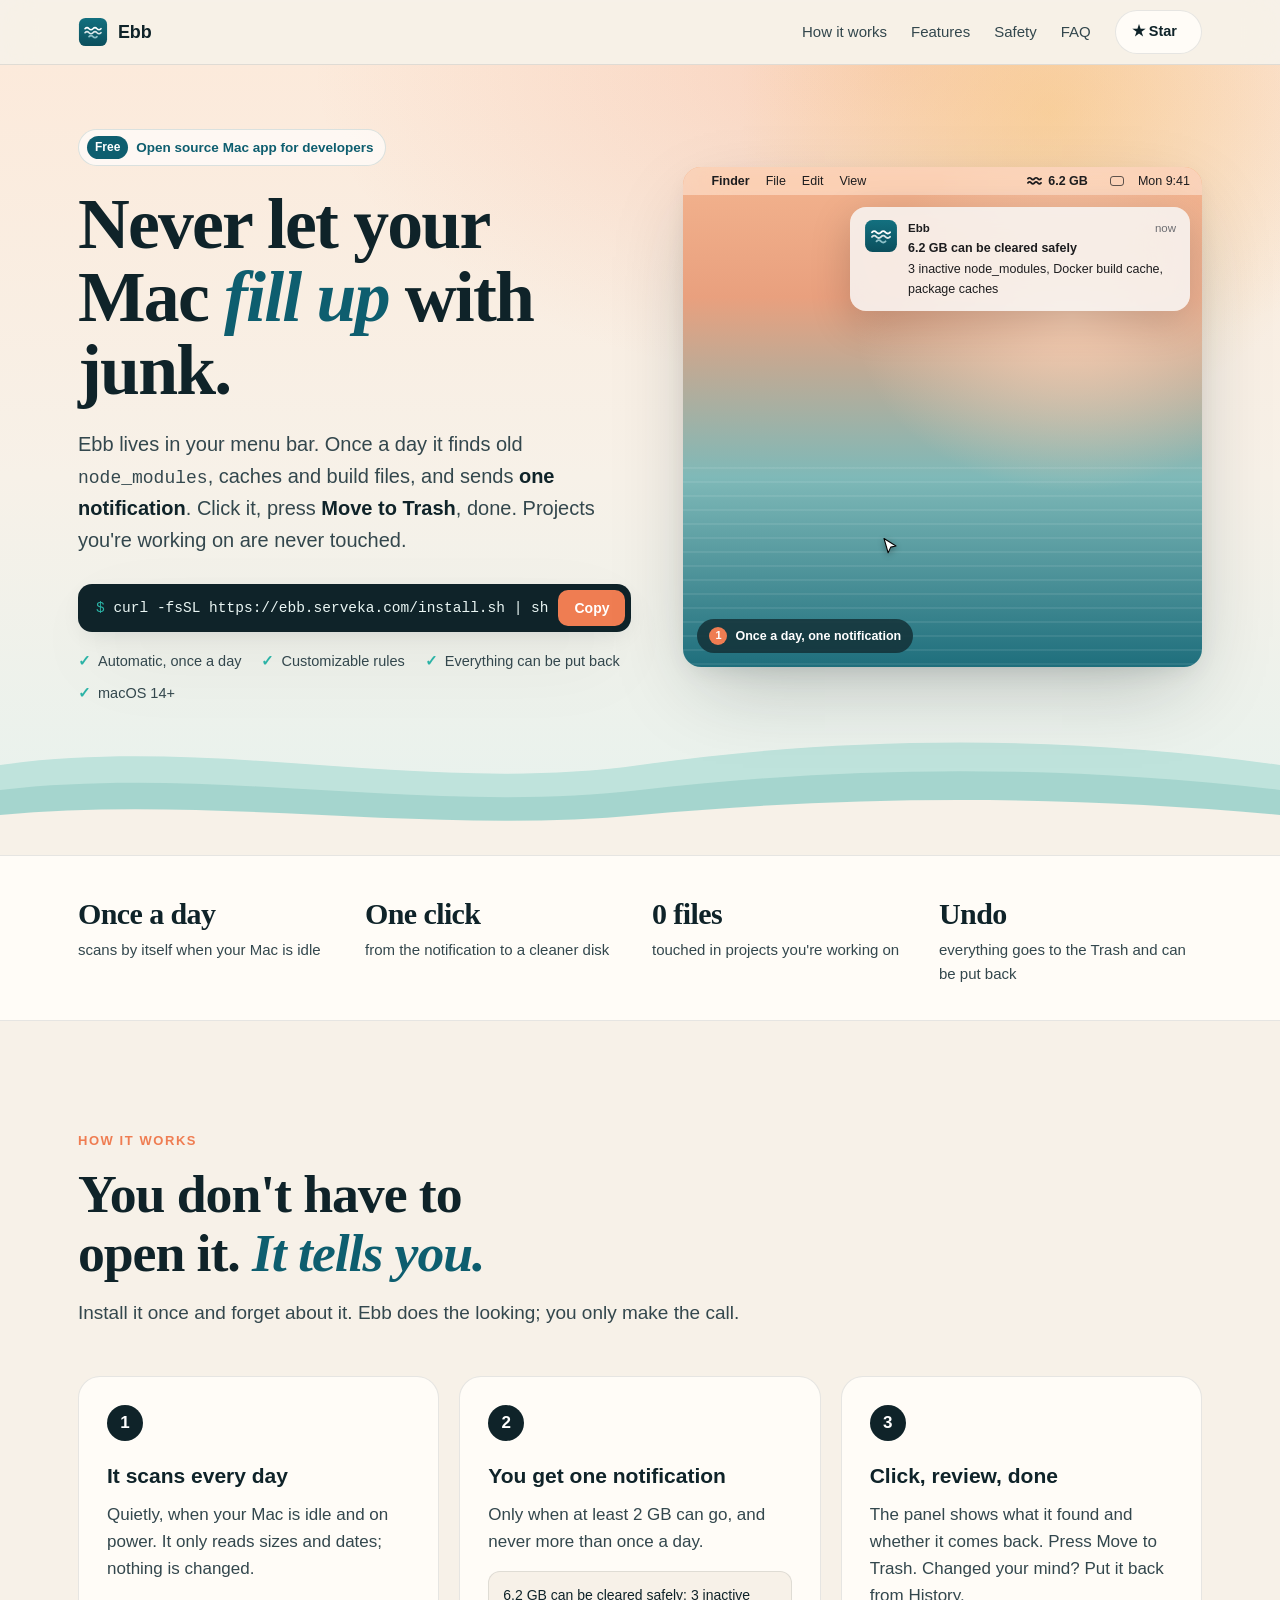
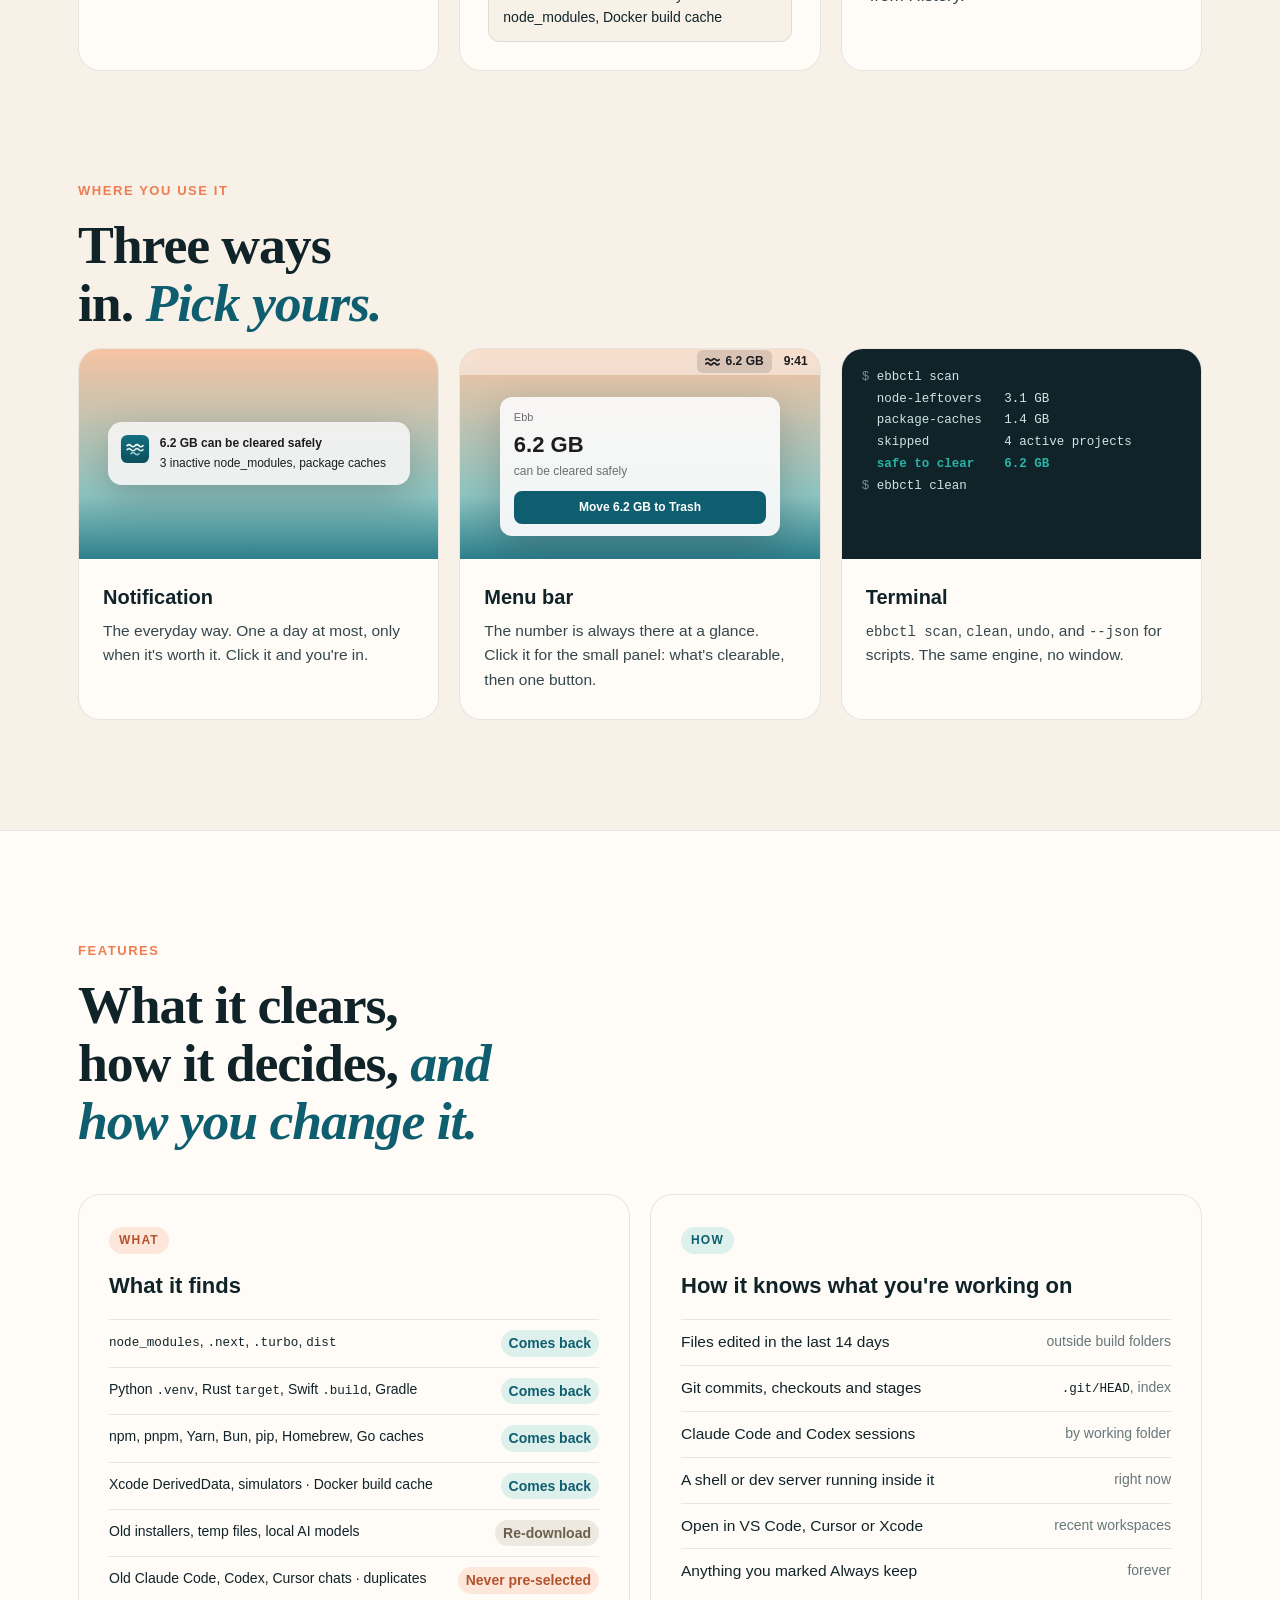
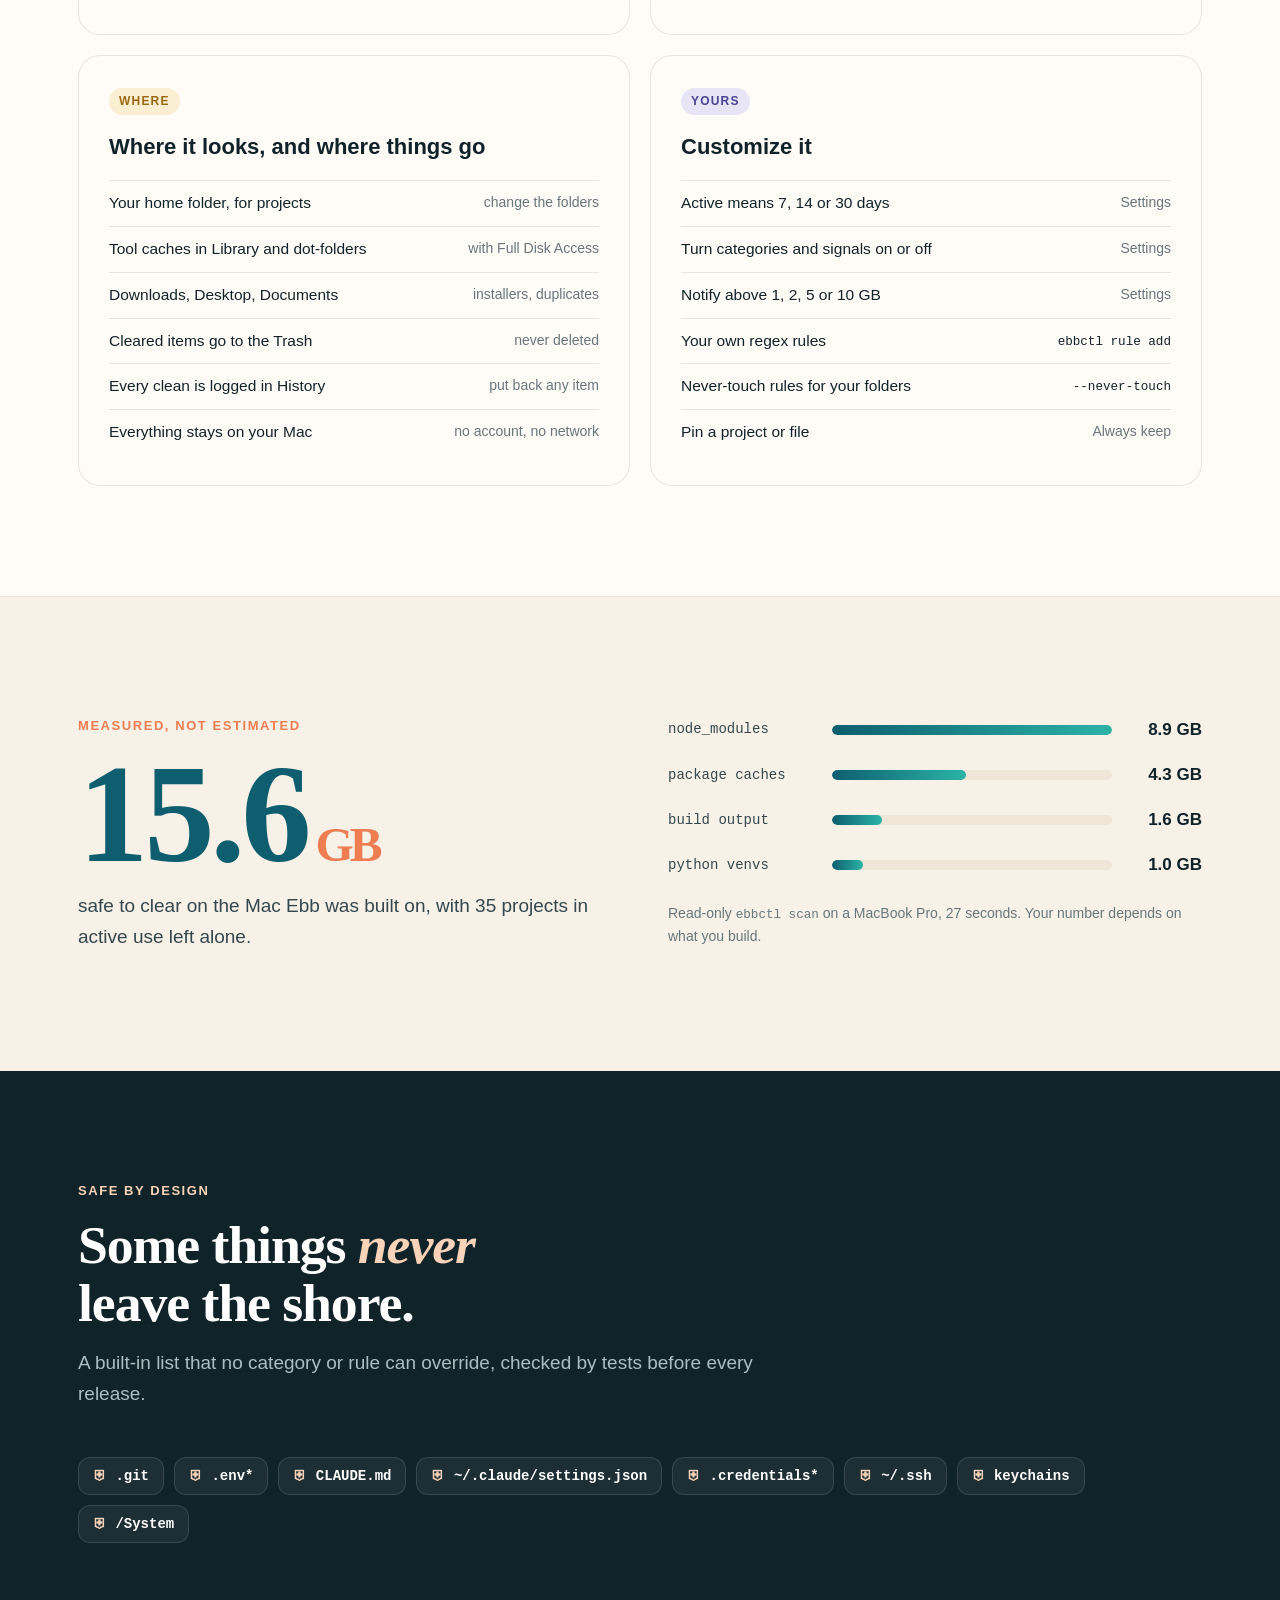
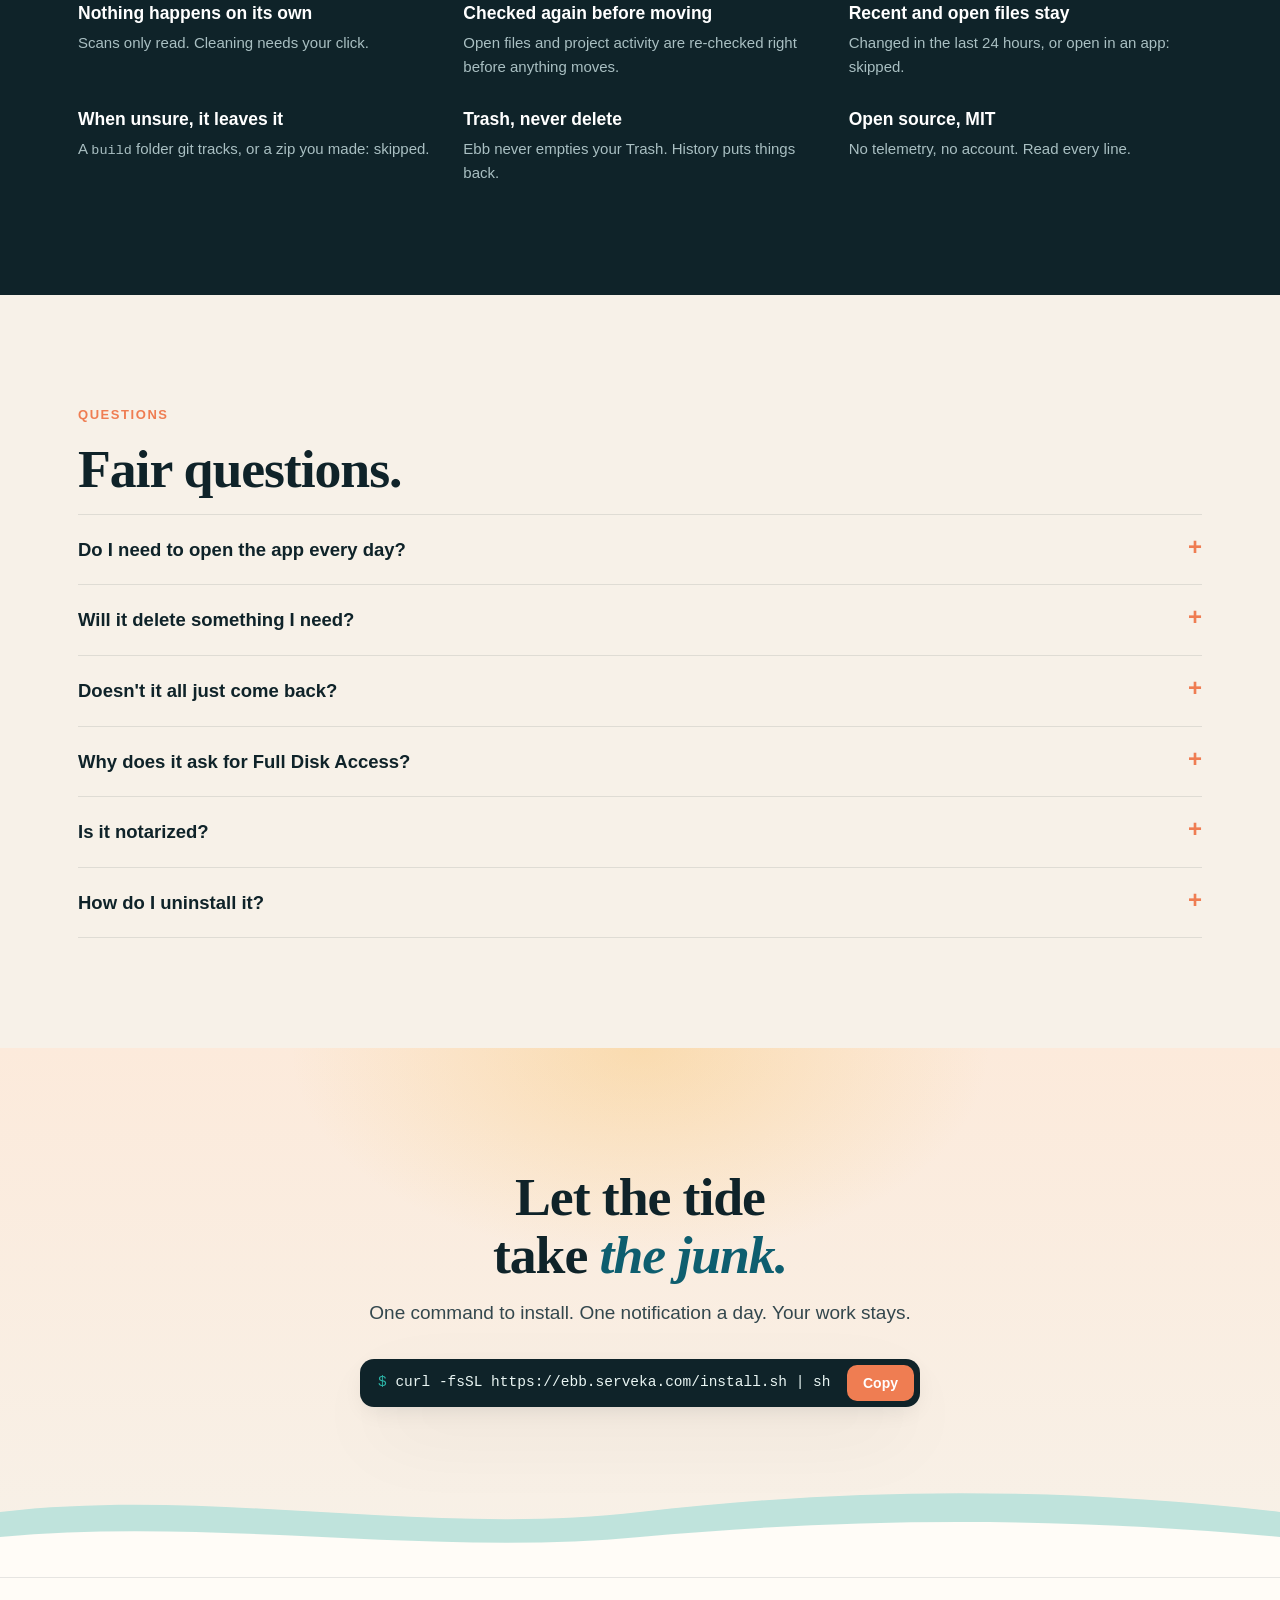
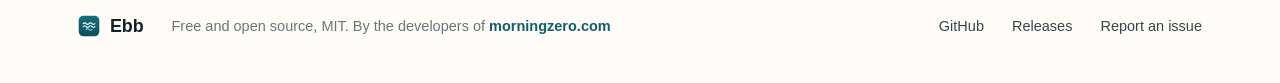
==== landing/index.html @ 32900940 "Keep a feature row on one line" ====
<!doctype html>
<html lang="en" class="no-js">
<head>
  <meta charset="utf-8">
  <meta name="viewport" content="width=device-width, initial-scale=1">
  <title>Ebb · Automatic Mac cleanup for developers (free, open source)</title>
  <meta name="description" content="Ebb keeps your Mac from filling up. Once a day it finds old node_modules, caches, build output and AI agent history, sends one notification, and moves what you approve to the Trash. It never touches a project you're working on. Free and open source.">
  <meta name="keywords" content="mac cleaner for developers, delete node_modules, clear npm cache, Xcode DerivedData, free up disk space mac, open source mac cleaner">
  <link rel="canonical" href="https://ebb.serveka.com/">
  <link rel="icon" href="assets/icon.svg" type="image/svg+xml">
  <meta name="theme-color" content="#F7F1E8">
  <meta property="og:type" content="website">
  <meta property="og:site_name" content="Ebb">
  <meta property="og:url" content="https://ebb.serveka.com/">
  <meta property="og:title" content="Ebb · Never let your Mac fill up with junk">
  <meta property="og:description" content="Automatic, customizable cleanup for developers' Macs. One notification a day, one click, and your active projects are never touched.">
  <meta property="og:image" content="https://ebb.serveka.com/assets/og.png">
  <meta name="twitter:card" content="summary_large_image">
  <script type="application/ld+json">
  {
    "@context": "https://schema.org",
    "@type": "SoftwareApplication",
    "name": "Ebb",
    "url": "https://ebb.serveka.com/",
    "description": "Automatic, customizable disk cleanup for developers' Macs. Finds old node_modules, caches and build output, and never touches active projects.",
    "applicationCategory": "UtilitiesApplication",
    "operatingSystem": "macOS 14 or later",
    "offers": { "@type": "Offer", "price": "0", "priceCurrency": "USD" },
    "license": "https://opensource.org/licenses/MIT",
    "codeRepository": "https://github.com/rajpra808/ebb",
    "author": { "@type": "Person", "name": "Rajendra Prajapat" }
  }
  </script>
  <link rel="stylesheet" href="styles.css">
  <script>document.documentElement.classList.replace("no-js", "js")</script>
</head>
<body>

<nav class="top">
  <div class="wrap">
    <a class="brand" href="#"><img src="assets/icon.svg" alt="">Ebb</a>
    <div class="links">
      <a href="#how">How it works</a>
      <a href="#features">Features</a>
      <a href="#safety">Safety</a>
      <a href="#faq">FAQ</a>
      <a class="btn" href="https://github.com/rajpra808/ebb">★ Star <span class="count" id="stars"></span></a>
    </div>
  </div>
</nav>

<header class="hero">
  <div class="wrap">
    <div>
      <span class="tag"><b>Free</b> Open source Mac app for developers</span>
      <h1>Never let your Mac <em>fill up</em> with junk.</h1>
      <p class="lead">Ebb lives in your menu bar. Once a day it finds old <code>node_modules</code>, caches and build files, and sends <b>one notification</b>. Click it, press <b>Move to Trash</b>, done. Projects you're working on are never touched.</p>
      <div class="install">
        <code><span class="p">$ </span>curl -fsSL https://ebb.serveka.com/install.sh | sh</code>
        <button class="copy" data-copy="curl -fsSL https://ebb.serveka.com/install.sh | sh">Copy</button>
      </div>
      <ul class="checks">
        <li>Automatic, once a day</li>
        <li>Customizable rules</li>
        <li>Everything can be put back</li>
        <li>macOS 14+</li>
      </ul>
    </div>

    <!-- A Mac's top right corner: the notification arrives, one click opens the panel, one more clears. -->
    <div class="mac" id="mac" role="img" aria-label="Ebb in the menu bar: a notification says 6.2 GB can be cleared safely; clicking it opens a small panel with Move to Trash.">
      <div class="menubar">
        <span class="apple"></span><b>Finder</b><span>File</span><span>Edit</span><span>View</span>
        <div class="right">
          <span class="ebb-item" id="ebb-item">
            <svg viewBox="0 0 16 12" fill="none" stroke="currentColor" stroke-width="1.8" stroke-linecap="round"><path d="M1 3.5q1.75-2 3.5 0t3.5 0t3.5 0t3.5 0"/><path d="M1 8q1.75-2 3.5 0t3.5 0t3.5 0t3.5 0"/></svg>
            <span id="item-size">6.2 GB</span>
          </span>
          <span class="icon"></span><span>Mon 9:41</span>
        </div>
      </div>

      <div class="notice" id="notice">
        <img src="assets/icon.svg" alt="">
        <div>
          <div class="t"><b>Ebb</b><span>now</span></div>
          <div class="h">6.2 GB can be cleared safely</div>
          <div>3 inactive node_modules, Docker build cache, package caches</div>
        </div>
        <span class="press"></span>
      </div>

      <div class="panel" id="panel">
        <div class="ph">
          <div class="row1"><b>Ebb</b><span>Scanned today, 9:30</span></div>
          <div class="big"><span id="panel-size">6.2 GB</span> <small>can be cleared safely</small></div>
          <div class="bar"><i style="flex:3.1;background:#0E5E6F"></i><i style="flex:1.7;background:#3B8F9A"></i><i style="flex:1.4;background:#8FC1C9"></i></div>
        </div>
        <div class="items">
          <div class="it"><i style="background:#0E5E6F"></i><span>node_modules<small>3 projects inactive 30+ days</small></span><em>Comes back</em><b>3.1 GB</b></div>
          <div class="it"><i style="background:#3B8F9A"></i><span>Docker build cache<small>Not used by any container</small></span><em>Comes back</em><b>1.7 GB</b></div>
          <div class="it"><i style="background:#8FC1C9"></i><span>Package caches<small>npm, pip, Homebrew</small></span><em>Comes back</em><b>1.4 GB</b></div>
        </div>
        <div class="safe">⛨ <span><b>4 active projects skipped</b> · edits, git or agent sessions</span></div>
        <div class="acts"><span>Review</span><span class="go" id="go">Move 6.2 GB to Trash</span></div>
        <div class="done"><b>Moved 6.2 GB to the Trash</b><span>Put it back any time from History.</span></div>
      </div>

      <svg class="cursor" id="cursor" viewBox="0 0 24 24" aria-hidden="true"><path d="M4 2l16 10-7 1.5L9.5 21z" fill="#fff" stroke="#000" stroke-width="1.4" stroke-linejoin="round"/></svg>
      <div class="caption" id="caption"><i>1</i><span>A notification, once a day</span></div>
    </div>
  </div>

  <div class="tide" aria-hidden="true">
    <svg class="c" viewBox="0 0 2880 160" preserveAspectRatio="none"><path fill="#BFE3DC" d="M0 70 C240 40 480 100 720 70 S1200 40 1440 70 S1920 100 2160 70 S2640 40 2880 70 V160 H0Z"/></svg>
    <svg class="b" viewBox="0 0 2880 160" preserveAspectRatio="none"><path fill="#9FD3CB" opacity=".8" d="M0 95 C240 70 480 120 720 95 S1200 70 1440 95 S1920 120 2160 95 S2640 70 2880 95 V160 H0Z"/></svg>
    <svg class="a" viewBox="0 0 2880 160" preserveAspectRatio="none"><path fill="#F7F1E8" d="M0 120 C240 100 480 140 720 120 S1200 100 1440 120 S1920 140 2160 120 S2640 100 2880 120 V160 H0Z"/></svg>
  </div>
</header>

<div class="oneliner">
  <div class="wrap">
    <div><b>Once a day</b>scans by itself when your Mac is idle</div>
    <div><b>One click</b>from the notification to a cleaner disk</div>
    <div><b>0 files</b>touched in projects you're working on</div>
    <div><b>Undo</b>everything goes to the Trash and can be put back</div>
  </div>
</div>

<section id="how">
  <div class="wrap">
    <div class="kicker reveal">How it works</div>
    <h2 class="reveal">You don't have to open it. <em>It tells you.</em></h2>
    <p class="sub reveal">Install it once and forget about it. Ebb does the looking; you only make the call.</p>
    <div class="steps">
      <div class="step reveal"><div class="n">1</div><h3>It scans every day</h3><p>Quietly, when your Mac is idle and on power. It only reads sizes and dates; nothing is changed.</p></div>
      <div class="step reveal"><div class="n">2</div><h3>You get one notification</h3><p>Only when at least 2 GB can go, and never more than once a day.</p><div class="quote">6.2 GB can be cleared safely: 3 inactive node_modules, Docker build cache</div></div>
      <div class="step reveal"><div class="n">3</div><h3>Click, review, done</h3><p>The panel shows what it found and whether it comes back. Press Move to Trash. Changed your mind? Put it back from History.</p></div>
    </div>
  </div>
</section>

<section style="padding-top:0">
  <div class="wrap">
    <div class="kicker reveal">Where you use it</div>
    <h2 class="reveal">Three ways in. <em>Pick yours.</em></h2>
    <div class="where">
      <div class="surface reveal">
        <div class="art"><div class="mini-note"><img src="assets/icon.svg" alt=""><div><b>6.2 GB can be cleared safely</b><br>3 inactive node_modules, package caches</div></div></div>
        <div class="body"><h3>Notification</h3><p>The everyday way. One a day at most, only when it's worth it. Click it and you're in.</p></div>
      </div>
      <div class="surface reveal">
        <div class="art"><div class="mini-bar"><span class="ebb-item"><svg viewBox="0 0 16 12" width="14" fill="none" stroke="currentColor" stroke-width="1.8" stroke-linecap="round"><path d="M1 3.5q1.75-2 3.5 0t3.5 0t3.5 0t3.5 0"/><path d="M1 8q1.75-2 3.5 0t3.5 0t3.5 0t3.5 0"/></svg>6.2 GB</span><span>9:41</span></div>
          <div class="mini-pop"><div style="color:#6e6e73;font-size:11px">Ebb</div><div class="big">6.2 GB</div><div style="color:#6e6e73">can be cleared safely</div><div class="go">Move 6.2 GB to Trash</div></div></div>
        <div class="body"><h3>Menu bar</h3><p>The number is always there at a glance. Click it for the small panel: what's clearable, then one button.</p></div>
      </div>
      <div class="surface reveal">
        <div class="art term"><div class="mini-term"><span class="d">$</span> ebbctl scan
  node-leftovers   3.1 GB
  package-caches   1.4 GB
  skipped          4 active projects
  <span class="g">safe to clear    6.2 GB</span>
<span class="d">$</span> ebbctl clean</div></div>
        <div class="body"><h3>Terminal</h3><p><code>ebbctl scan</code>, <code>clean</code>, <code>undo</code>, and <code>--json</code> for scripts. The same engine, no window.</p></div>
      </div>
    </div>
  </div>
</section>

<section id="features" style="background:var(--paper);border-top:1px solid var(--line);border-bottom:1px solid var(--line)">
  <div class="wrap">
    <div class="kicker reveal">Features</div>
    <h2 class="reveal">What it clears, how it decides, <em>and how you change it.</em></h2>
    <div class="features" style="margin-top:44px">
      <div class="feature reveal">
        <span class="label l-what">What</span><h3>What it finds</h3>
        <ul>
          <li><span style="text-align:left;color:var(--ink)"><code>node_modules</code>, <code>.next</code>, <code>.turbo</code>, <code>dist</code></span><span class="pill y">Comes back</span></li>
          <li><span style="text-align:left;color:var(--ink)">Python <code>.venv</code>, Rust <code>target</code>, Swift <code>.build</code>, Gradle</span><span class="pill y">Comes back</span></li>
          <li><span style="text-align:left;color:var(--ink)">npm, pnpm, Yarn, Bun, pip, Homebrew, Go caches</span><span class="pill y">Comes back</span></li>
          <li><span style="text-align:left;color:var(--ink)">Xcode DerivedData, simulators · Docker build cache</span><span class="pill y">Comes back</span></li>
          <li><span style="text-align:left;color:var(--ink)">Old installers, temp files, local AI models</span><span class="pill r">Re-download</span></li>
          <li><span style="text-align:left;color:var(--ink)">Old Claude Code, Codex, Cursor chats · duplicates</span><span class="pill n">Never pre-selected</span></li>
        </ul>
      </div>
      <div class="feature reveal">
        <span class="label l-how">How</span><h3>How it knows what you're working on</h3>
        <ul>
          <li>Files edited in the last 14 days<span>outside build folders</span></li>
          <li>Git commits, checkouts and stages<span><code>.git/HEAD</code>, index</span></li>
          <li>Claude Code and Codex sessions<span>by working folder</span></li>
          <li>A shell or dev server running inside it<span>right now</span></li>
          <li>Open in VS Code, Cursor or Xcode<span>recent workspaces</span></li>
          <li>Anything you marked Always keep<span>forever</span></li>
        </ul>
      </div>
      <div class="feature reveal">
        <span class="label l-where">Where</span><h3>Where it looks, and where things go</h3>
        <ul>
          <li>Your home folder, for projects<span>change the folders</span></li>
          <li>Tool caches in Library and dot-folders<span>with Full Disk Access</span></li>
          <li>Downloads, Desktop, Documents<span>installers, duplicates</span></li>
          <li>Cleared items go to the Trash<span>never deleted</span></li>
          <li>Every clean is logged in History<span>put back any item</span></li>
          <li>Everything stays on your Mac<span>no account, no network</span></li>
        </ul>
      </div>
      <div class="feature reveal">
        <span class="label l-yours">Yours</span><h3>Customize it</h3>
        <ul>
          <li>Active means 7, 14 or 30 days<span>Settings</span></li>
          <li>Turn categories and signals on or off<span>Settings</span></li>
          <li>Notify above 1, 2, 5 or 10 GB<span>Settings</span></li>
          <li>Your own regex rules<span><code>ebbctl rule add</code></span></li>
          <li>Never-touch rules for your folders<span><code>--never-touch</code></span></li>
          <li>Pin a project or file<span>Always keep</span></li>
        </ul>
      </div>
    </div>
  </div>
</section>

<section>
  <div class="wrap numbers">
    <div class="reveal">
      <div class="kicker">Measured, not estimated</div>
      <div class="big-figure"><span id="figure" data-to="16.0">16.0</span><small> GB</small></div>
      <p class="sub" style="margin:14px 0 0">safe to clear on the Mac Ebb was built on, with 35 projects in active use left alone.</p>
    </div>
    <div class="reveal">
      <div class="bars" id="bars">
        <div><span class="l">node_modules</span><span class="t"><span class="f" data-w="100"></span></span><span class="v">8.9 GB</span></div>
        <div><span class="l">package caches</span><span class="t"><span class="f" data-w="48"></span></span><span class="v">4.3 GB</span></div>
        <div><span class="l">build output</span><span class="t"><span class="f" data-w="18"></span></span><span class="v">1.6 GB</span></div>
        <div><span class="l">python venvs</span><span class="t"><span class="f" data-w="11"></span></span><span class="v">1.0 GB</span></div>
      </div>
      <p class="fine">Read-only <code>ebbctl scan</code> on a MacBook Pro, 27 seconds. Your number depends on what you build.</p>
    </div>
  </div>
</section>

<section id="safety" class="shore">
  <div class="wrap">
    <div class="kicker reveal" style="color:var(--peach)">Safe by design</div>
    <h2 class="reveal">Some things <em>never</em> leave the shore.</h2>
    <p class="sub reveal">A built-in list that no category or rule can override, checked by tests before every release.</p>
    <div class="chips reveal"><span>.git</span><span>.env*</span><span>CLAUDE.md</span><span>~/.claude/settings.json</span><span>.credentials*</span><span>~/.ssh</span><span>keychains</span><span>/System</span></div>
    <div class="promises">
      <div class="reveal"><h3>Nothing happens on its own</h3><p>Scans only read. Cleaning needs your click.</p></div>
      <div class="reveal"><h3>Checked again before moving</h3><p>Open files and project activity are re-checked right before anything moves.</p></div>
      <div class="reveal"><h3>Recent and open files stay</h3><p>Changed in the last 24 hours, or open in an app: skipped.</p></div>
      <div class="reveal"><h3>When unsure, it leaves it</h3><p>A <code>build</code> folder git tracks, or a zip you made: skipped.</p></div>
      <div class="reveal"><h3>Trash, never delete</h3><p>Ebb never empties your Trash. History puts things back.</p></div>
      <div class="reveal"><h3>Open source, MIT</h3><p>No telemetry, no account. Read every line.</p></div>
    </div>
  </div>
</section>

<section id="faq">
  <div class="wrap">
    <div class="kicker reveal">Questions</div>
    <h2 class="reveal">Fair questions.</h2>
    <div class="reveal">
      <details><summary>Do I need to open the app every day?</summary><p>No. Ebb scans by itself and sends a notification only when there's at least 2 GB to clear. Click it, check the panel, press Move to Trash. The full window is there when you want details.</p></details>
      <details><summary>Will it delete something I need?</summary><p>It never deletes: items go to the Trash and every clean is logged, so you can put things back. Projects with any recent activity are skipped completely, and a never-touch list protects things like .git, .env and your AI tool settings.</p></details>
      <details><summary>Doesn't it all just come back?</summary><p>Caches refill when a tool needs them, and Ebb says so for every item. Most of the space is from projects you stopped opening, which only comes back if you build them again.</p></details>
      <details><summary>Why does it ask for Full Disk Access?</summary><p>macOS hides parts of ~/Library and some tool folders without it. Ebb still works without it and tells you what it couldn't see.</p></details>
      <details><summary>Is it notarized?</summary><p>Not yet. The install script downloads with curl, which macOS doesn't flag, and verifies the checksum and signature. If you download the zip in a browser, right-click Ebb and choose Open the first time.</p></details>
      <details><summary>How do I uninstall it?</summary><p><code>curl -fsSL https://ebb.serveka.com/install.sh | sh -s -- --uninstall</code> removes the app, the commands and the daily agent.</p></details>
    </div>
  </div>
</section>

<section class="cta">
  <div class="wrap">
    <h2 class="reveal">Let the tide take <em>the junk.</em></h2>
    <p class="sub reveal" style="margin:0 auto">One command to install. One notification a day. Your work stays.</p>
    <div class="install reveal">
      <code><span class="p">$ </span>curl -fsSL https://ebb.serveka.com/install.sh | sh</code>
      <button class="copy" data-copy="curl -fsSL https://ebb.serveka.com/install.sh | sh">Copy</button>
    </div>
  </div>
  <div class="tide" aria-hidden="true">
    <svg class="b" viewBox="0 0 2880 160" preserveAspectRatio="none"><path fill="#BFE3DC" d="M0 95 C240 70 480 120 720 95 S1200 70 1440 95 S1920 120 2160 95 S2640 70 2880 95 V160 H0Z"/></svg>
    <svg class="a" viewBox="0 0 2880 160" preserveAspectRatio="none"><path fill="#FFFCF7" d="M0 120 C240 100 480 140 720 120 S1200 100 1440 120 S1920 140 2160 120 S2640 100 2880 120 V160 H0Z"/></svg>
  </div>
</section>

<footer>
  <div class="wrap">
    <a class="brand" href="#"><img src="assets/icon.svg" alt="" style="width:22px;height:22px">Ebb</a>
    <span>Free and open source, MIT. By the developers of <a class="mz" href="https://morningzero.com">morningzero.com</a></span>
    <span class="sp"></span>
    <a href="https://github.com/rajpra808/ebb">GitHub</a>
    <a href="https://github.com/rajpra808/ebb/releases">Releases</a>
    <a href="https://github.com/rajpra808/ebb/issues">Report an issue</a>
  </div>
</footer>

<script src="script.js" defer></script>
</body>
</html>
---- landing/styles.css ----
/* Ebb · ebb.serveka.com — low tide at dusk: sand, sunset coral, deep teal. */

:root {
  color-scheme: light;
  --sand: #F7F1E8;
  --paper: #FFFCF7;
  --shell: #EFE6D8;
  --ink: #0F2329;
  --ink-2: #33474D;
  --muted: #66777C;
  --line: rgba(15, 35, 41, .1);
  --teal: #0E5E6F;
  --sea: #13788A;
  --aqua: #2BB3A6;
  --foam: #CDEBE6;
  --coral: #EF7D52;
  --peach: #FBD3B8;
  --gold: #F5B94A;
  --radius: 22px;
  --serif: "New York", "Iowan Old Style", "Palatino Linotype", Palatino, Georgia, serif;
  --sans: -apple-system, BlinkMacSystemFont, "SF Pro Text", Inter, "Segoe UI", sans-serif;
  --mono: ui-monospace, "SF Mono", SFMono-Regular, Menlo, Consolas, monospace;
  --shadow: 0 30px 80px -20px rgba(15, 35, 41, .28), 0 8px 24px -8px rgba(15, 35, 41, .12);
}

* { box-sizing: border-box; }
html { scroll-behavior: smooth; }
body { margin: 0; background: var(--sand); color: var(--ink); font: 17px/1.6 var(--sans); -webkit-font-smoothing: antialiased; overflow-x: hidden; }
a { color: var(--teal); text-underline-offset: 3px; }
code { font-family: var(--mono); font-size: .9em; }
.wrap { max-width: 1180px; margin: 0 auto; padding: 0 28px; }
::selection { background: var(--peach); }

/* ---------- Nav ---------- */
nav.top { position: sticky; top: 0; z-index: 40; background: rgba(247, 241, 232, .78); backdrop-filter: blur(16px) saturate(1.5); border-bottom: 1px solid var(--line); }
nav.top .wrap { display: flex; align-items: center; gap: 28px; height: 64px; }
.brand { display: flex; gap: 10px; align-items: center; font-weight: 750; font-size: 18px; color: var(--ink); text-decoration: none; letter-spacing: -.01em; }
.brand img { width: 30px; height: 30px; }
nav .links { margin-left: auto; display: flex; gap: 24px; align-items: center; font-size: 15px; }
nav .links a { color: var(--ink-2); text-decoration: none; }
nav .links a:hover { color: var(--ink); }
.btn { display: inline-flex; gap: 8px; align-items: center; padding: 9px 16px; border-radius: 999px; font-weight: 650; font-size: 14.5px; text-decoration: none; border: 1px solid var(--line); background: var(--paper); color: var(--ink) !important; }
.btn.dark { background: var(--ink); color: #fff !important; border-color: var(--ink); }
.btn .count { color: var(--muted); font-weight: 500; }
.btn.dark .count { color: #A9BCC0; }

/* ---------- Hero ---------- */
.hero { position: relative; overflow: hidden;
  background:
    radial-gradient(520px 520px at 82% 6%, rgba(245, 185, 74, .35), transparent 60%),
    radial-gradient(900px 500px at 70% 0%, rgba(239, 125, 82, .22), transparent 65%),
    linear-gradient(180deg, #FCEADB 0%, var(--sand) 52%, #E6F2EE 100%);
}
.hero .wrap { position: relative; z-index: 2; display: grid; grid-template-columns: 1fr 1.05fr; gap: 52px; align-items: center; padding-top: 64px; padding-bottom: 150px; }
.tag { display: inline-flex; gap: 8px; align-items: center; font-size: 13.5px; font-weight: 650; color: var(--teal); background: rgba(255,255,255,.65); border: 1px solid rgba(14,94,111,.15); padding: 6px 12px 6px 8px; border-radius: 999px; }
.tag b { background: var(--teal); color: #fff; border-radius: 999px; padding: 2px 8px; font-size: 12px; }
h1 { font-family: var(--serif); font-weight: 600; letter-spacing: -.025em; line-height: 1.02; font-size: clamp(44px, 5.6vw, 76px); margin: 22px 0 20px; }
h1 em { font-style: italic; color: var(--teal); }
.hero .lead { font-size: 20px; color: var(--ink-2); margin: 0 0 28px; max-width: 32em; }
.hero .lead b { color: var(--ink); }
.install { display: flex; align-items: center; gap: 10px; max-width: 560px; padding: 6px 6px 6px 18px; border-radius: 14px; background: var(--ink); box-shadow: var(--shadow); }
.install code { flex: 1; color: #EAF6F4; font-size: 14.5px; white-space: nowrap; overflow-x: auto; scrollbar-width: none; }
.install code::-webkit-scrollbar { display: none; }
.install .p { color: var(--aqua); user-select: none; }
.copy { border: 0; cursor: pointer; padding: 11px 16px; border-radius: 10px; font: 650 14px/1 var(--sans); background: var(--coral); color: #fff; transition: transform .15s, background .2s; }
.copy:hover { transform: translateY(-1px); }
.copy.done { background: var(--aqua); }
.checks { display: flex; flex-wrap: wrap; gap: 8px 20px; margin: 18px 0 0; padding: 0; list-style: none; font-size: 14.5px; color: var(--ink-2); }
.checks li::before { content: "✓"; color: var(--aqua); font-weight: 800; margin-right: 7px; }

/* The receding tide along the bottom of the hero. */
.tide { position: absolute; left: 0; right: 0; bottom: 0; height: 160px; z-index: 1; pointer-events: none; }
.tide svg { position: absolute; bottom: 0; left: 0; width: 200%; height: 100%; }
.tide .a { animation: drift 26s linear infinite, ebb 10s ease-in-out infinite; }
.tide .b { animation: drift 38s linear infinite reverse, ebb 13s ease-in-out infinite; }
.tide .c { animation: drift 52s linear infinite, ebb 16s ease-in-out infinite; }
@keyframes drift { to { transform: translateX(-50%); } }
@keyframes ebb { 50% { bottom: -24px; } }

/* ---------- The Mac: menu bar, notification, panel ---------- */
.mac { position: relative; border-radius: 18px; overflow: hidden; height: 500px; box-shadow: var(--shadow);
  background:
    radial-gradient(60% 50% at 75% 30%, rgba(251, 211, 184, .85), transparent 70%),
    linear-gradient(180deg, #F3B48F 0%, #E9A07E 26%, #7FB9B8 62%, #1E6E7C 100%);
}
.mac::after { /* a quiet sea horizon in the wallpaper */
  content: ""; position: absolute; left: 0; right: 0; bottom: 0; height: 40%;
  background: repeating-linear-gradient(180deg, rgba(255,255,255,.08) 0 2px, transparent 2px 14px);
}
.menubar { position: absolute; inset: 0 0 auto 0; height: 28px; z-index: 3; display: flex; align-items: center; gap: 16px; padding: 0 12px;
  background: rgba(255, 255, 255, .42); backdrop-filter: blur(20px) saturate(1.6); font-size: 12.5px; color: #1d1d1f; }
.menubar .apple { font-size: 14px; }
.menubar b { font-weight: 700; }
.menubar .right { margin-left: auto; display: flex; gap: 14px; align-items: center; }
.menubar .icon { width: 14px; height: 10px; border: 1.5px solid #1d1d1f; border-radius: 3px; opacity: .7; }
.ebb-item { display: inline-flex; gap: 6px; align-items: center; padding: 2px 8px; border-radius: 6px; font-weight: 650; font-variant-numeric: tabular-nums; transition: background .2s; }
.ebb-item.on { background: rgba(0, 0, 0, .14); }
.ebb-item svg { width: 15px; height: 12px; }

.notice { position: absolute; z-index: 4; top: 40px; right: 12px; width: min(340px, 80%); padding: 12px 14px; border-radius: 16px; display: grid; grid-template-columns: 34px 1fr; gap: 10px;
  background: rgba(246, 246, 246, .86); backdrop-filter: blur(24px) saturate(1.6); box-shadow: 0 12px 40px rgba(0,0,0,.18); font-size: 12.5px; color: #1d1d1f;
  transform: translateX(115%); transition: transform .7s cubic-bezier(.2, .9, .25, 1); }
.notice.show { transform: none; }
.notice img { width: 34px; height: 34px; }
.notice .t { display: flex; justify-content: space-between; color: #6e6e73; font-size: 11.5px; }
.notice .t b { color: #1d1d1f; }
.notice .h { font-weight: 700; margin: 1px 0; }
.notice .press { position: absolute; inset: 0; border-radius: inherit; background: rgba(0,0,0,.06); opacity: 0; transition: opacity .15s; }
.notice.pressed .press { opacity: 1; }

.panel { position: absolute; z-index: 4; top: 34px; right: 64px; width: min(350px, 76%); border-radius: 14px; overflow: hidden;
  background: rgba(250, 250, 250, .94); backdrop-filter: blur(24px); box-shadow: 0 18px 50px rgba(0,0,0,.22); color: #1d1d1f; font-size: 12px;
  opacity: 0; transform: translateY(-8px) scale(.98); transform-origin: top right; transition: opacity .3s, transform .35s cubic-bezier(.2,.9,.25,1); pointer-events: none; }
.panel.show { opacity: 1; transform: none; }
.panel .ph { padding: 12px 14px 10px; }
.panel .row1 { display: flex; justify-content: space-between; color: #6e6e73; font-size: 11px; }
.panel .row1 b { color: #1d1d1f; }
.panel .big { font-size: 26px; font-weight: 800; letter-spacing: -.02em; font-variant-numeric: tabular-nums; margin: 4px 0 8px; }
.panel .big small { font-size: 12px; font-weight: 500; color: #6e6e73; letter-spacing: 0; }
.panel .bar { display: flex; gap: 2px; height: 5px; border-radius: 99px; overflow: hidden; }
.panel .bar i { display: block; height: 100%; transition: flex-grow .8s ease; }
.panel .items { border-top: 1px solid rgba(0,0,0,.06); }
.panel .it { display: grid; grid-template-columns: 8px 1fr auto auto; gap: 8px; align-items: center; padding: 7px 14px; transition: opacity .4s, transform .6s cubic-bezier(.6,0,.3,1); }
.panel .it i { width: 7px; height: 7px; border-radius: 2px; }
.panel .it span small { display: block; color: #6e6e73; font-size: 10.5px; }
.panel .it em { font-style: normal; font-size: 10px; font-weight: 650; color: var(--teal); background: #E1F0F2; padding: 2px 6px; border-radius: 99px; }
.panel .it b { font-variant-numeric: tabular-nums; min-width: 52px; text-align: right; }
.panel .it.gone { opacity: 0; transform: translateX(40%); }
.panel .safe { display: flex; gap: 6px; padding: 8px 14px; background: rgba(0,0,0,.035); color: #3a3a3c; font-size: 11px; }
.panel .acts { display: flex; gap: 8px; padding: 10px 14px 12px; }
.panel .acts span { padding: 7px 12px; border-radius: 8px; background: rgba(0,0,0,.07); font-weight: 600; }
.panel .acts .go { flex: 1; text-align: center; background: var(--teal); color: #fff; transition: transform .12s, filter .2s; }
.panel .acts .go.pressed { transform: scale(.97); filter: brightness(1.15); }
.panel .done { display: none; padding: 16px 14px 18px; text-align: center; }
.panel.cleaned .items, .panel.cleaned .safe, .panel.cleaned .acts { display: none; }
.panel.cleaned .done { display: block; }
.panel .done b { display: block; font-size: 14px; margin-bottom: 2px; }
.panel .done span { color: #6e6e73; }

.cursor { position: absolute; z-index: 6; width: 18px; height: 18px; left: 40%; top: 70%; transition: left .9s cubic-bezier(.4,0,.2,1), top .9s cubic-bezier(.4,0,.2,1); pointer-events: none; filter: drop-shadow(0 2px 3px rgba(0,0,0,.35)); }
.caption { position: absolute; z-index: 5; left: 14px; bottom: 14px; max-width: calc(100% - 28px); display: flex; gap: 8px; align-items: center; padding: 7px 12px; border-radius: 999px;
  background: rgba(15, 35, 41, .72); color: #fff; font-size: 12.5px; font-weight: 600; backdrop-filter: blur(10px); }
.caption i { width: 18px; height: 18px; border-radius: 50%; display: grid; place-items: center; background: var(--coral); font-style: normal; font-size: 11px; }

/* ---------- Sections ---------- */
section { padding: 110px 0; }
.kicker { font-size: 13px; font-weight: 750; letter-spacing: .12em; text-transform: uppercase; color: var(--coral); margin-bottom: 14px; }
h2 { font-family: var(--serif); font-weight: 600; letter-spacing: -.02em; line-height: 1.08; font-size: clamp(34px, 4.2vw, 54px); margin: 0 0 16px; max-width: 20ch; text-wrap: balance; }
h2 em { font-style: italic; color: var(--teal); }
.sub { color: var(--ink-2); font-size: 19px; max-width: 38em; margin: 0 0 48px; }
.reveal { opacity: 0; transform: translateY(24px); transition: opacity .8s ease, transform .8s cubic-bezier(.2,.7,.2,1); }
.reveal.in { opacity: 1; transform: none; }
.no-js .reveal { opacity: 1; transform: none; }

/* What it is, in one line each. */
.oneliner { background: var(--paper); border-top: 1px solid var(--line); border-bottom: 1px solid var(--line); padding: 34px 0; }
.oneliner .wrap { display: grid; grid-template-columns: repeat(4, 1fr); gap: 24px; }
.oneliner div { font-size: 15px; color: var(--ink-2); }
.oneliner b { display: block; font-family: var(--serif); font-size: 30px; color: var(--ink); font-weight: 600; letter-spacing: -.02em; }

/* Steps */
.steps { display: grid; grid-template-columns: repeat(3, 1fr); gap: 20px; }
.step { background: var(--paper); border: 1px solid var(--line); border-radius: var(--radius); padding: 28px; position: relative; }
.step .n { width: 36px; height: 36px; border-radius: 50%; display: grid; place-items: center; background: var(--ink); color: #fff; font-weight: 750; margin-bottom: 18px; }
.step h3 { margin: 0 0 8px; font-size: 21px; }
.step p { margin: 0; color: var(--ink-2); }
.step .quote { margin-top: 16px; padding: 12px 14px; border-radius: 12px; background: var(--sand); font-size: 14px; color: var(--ink); border: 1px solid var(--line); }

/* Where you use it */
.where { display: grid; grid-template-columns: repeat(3, 1fr); gap: 20px; }
.surface { background: var(--paper); border: 1px solid var(--line); border-radius: var(--radius); overflow: hidden; display: flex; flex-direction: column; }
.surface .art { height: 210px; position: relative; display: grid; place-items: center; overflow: hidden;
  background: linear-gradient(180deg, #F6C3A3, #8CC3C0 70%, #2C7F8C); }
.surface .art.term { background: #0F2329; place-items: stretch; }
.surface .body { padding: 22px 24px 26px; }
.surface h3 { margin: 0 0 6px; font-size: 20px; }
.surface p { margin: 0; color: var(--ink-2); font-size: 15.5px; }
.mini-bar { position: absolute; top: 0; left: 0; right: 0; height: 26px; background: rgba(255,255,255,.45); backdrop-filter: blur(10px); display: flex; justify-content: flex-end; align-items: center; gap: 12px; padding: 0 12px; font-size: 12px; font-weight: 650; color: #1d1d1f; }
.mini-bar .ebb-item { background: rgba(0,0,0,.12); }
.mini-pop { width: 78%; margin-top: 26px; border-radius: 12px; background: rgba(250,250,250,.94); box-shadow: 0 14px 40px rgba(0,0,0,.2); padding: 12px 14px; font-size: 12px; color: #1d1d1f; }
.mini-pop .big { font-size: 22px; font-weight: 800; }
.mini-pop .go { margin-top: 10px; background: var(--teal); color: #fff; text-align: center; border-radius: 8px; padding: 7px; font-weight: 650; }
.mini-note { width: 84%; border-radius: 14px; padding: 12px; background: rgba(246,246,246,.9); box-shadow: 0 14px 40px rgba(0,0,0,.2); display: grid; grid-template-columns: 30px 1fr; gap: 10px; font-size: 12px; color: #1d1d1f; animation: float 5s ease-in-out infinite; }
.mini-note img { width: 30px; }
@keyframes float { 50% { transform: translateY(-6px); } }
.mini-term { font: 12.5px/1.75 var(--mono); color: #CFE6E3; padding: 18px 20px; white-space: pre; }
.mini-term .g { color: var(--aqua); font-weight: 700; } .mini-term .d { color: #6F8D93; }

/* Features: what, how, where, your way */
.features { display: grid; grid-template-columns: repeat(2, 1fr); gap: 20px; }
.feature { background: var(--paper); border: 1px solid var(--line); border-radius: var(--radius); padding: 30px; }
.feature .label { display: inline-block; font-size: 12px; font-weight: 750; letter-spacing: .1em; text-transform: uppercase; padding: 4px 10px; border-radius: 999px; margin-bottom: 14px; }
.l-what { background: #FDE6DA; color: #B3532D; } .l-how { background: #DDF0EC; color: var(--teal); }
.l-where { background: #FBEFD3; color: #9A6A12; } .l-yours { background: #E7E4F6; color: #4B4290; }
.feature h3 { margin: 0 0 16px; font-size: 22px; }
.feature ul { list-style: none; margin: 0; padding: 0; }
.feature li { display: grid; grid-template-columns: 1fr auto; gap: 12px; padding: 10px 0; border-top: 1px solid var(--line); font-size: 15.5px; }
.feature li span { color: var(--muted); font-size: 14px; text-align: right; }
.feature li code { color: var(--ink); }
.pill { font-size: 12px; font-weight: 650; padding: 2px 8px; border-radius: 99px; white-space: nowrap; }
.pill.y { background: #DDF0EC; color: var(--teal); } .pill.r { background: #EEE9E0; color: #6B5F4D; } .pill.n { background: #FDE6DA; color: #B3532D; }

/* Never touch */
.shore { background: var(--ink); color: #EAF3F2; position: relative; overflow: hidden; }
.shore h2 { color: #fff; } .shore h2 em { color: var(--peach); }
.shore .sub { color: #A9BFC2; }
.chips { display: flex; flex-wrap: wrap; gap: 10px; }
.chips span { font: 600 14px/1 var(--mono); padding: 11px 14px; border-radius: 12px; background: rgba(255,255,255,.06); border: 1px solid rgba(255,255,255,.12); color: #fff; }
.chips span::before { content: "⛨ "; color: var(--peach); }
.promises { display: grid; grid-template-columns: repeat(3, 1fr); gap: 26px 32px; margin-top: 56px; }
.promises h3 { margin: 0 0 4px; font-size: 17.5px; color: #fff; }
.promises p { margin: 0; color: #A9BFC2; font-size: 15px; }

/* Numbers */
.numbers { display: grid; grid-template-columns: 1fr 1fr; gap: 56px; align-items: center; }
.big-figure { font-family: var(--serif); font-size: clamp(84px, 11vw, 150px); line-height: .9; letter-spacing: -.03em; font-weight: 600; color: var(--teal); }
.big-figure small { font-size: .35em; color: var(--coral); }
.bars div { display: grid; grid-template-columns: 150px 1fr 76px; gap: 14px; align-items: center; padding: 9px 0; }
.bars .l { font-family: var(--mono); font-size: 14px; color: var(--ink-2); }
.bars .v { text-align: right; font-weight: 700; font-variant-numeric: tabular-nums; }
.bars .t { height: 10px; border-radius: 99px; background: var(--shell); overflow: hidden; }
.bars .f { display: block; height: 100%; width: 0; border-radius: inherit; background: linear-gradient(90deg, var(--teal), var(--aqua)); transition: width 1.5s cubic-bezier(.2,.7,.2,1); }
.fine { color: var(--muted); font-size: 14px; }

/* FAQ */
details { border-top: 1px solid var(--line); padding: 20px 0; }
details:last-of-type { border-bottom: 1px solid var(--line); }
summary { cursor: pointer; list-style: none; display: flex; justify-content: space-between; gap: 20px; font-weight: 650; font-size: 18.5px; }
summary::-webkit-details-marker { display: none; }
summary::after { content: "+"; color: var(--coral); font-size: 24px; line-height: 1; transition: transform .25s; }
details[open] summary::after { transform: rotate(45deg); }
details p { color: var(--ink-2); margin: 12px 0 0; max-width: 48em; }

/* CTA + footer */
.cta { text-align: center; position: relative; overflow: hidden; padding: 120px 0 170px;
  background: radial-gradient(500px 300px at 50% 0%, rgba(245,185,74,.3), transparent 70%), linear-gradient(180deg, #FCEADB, var(--sand)); }
.cta h2 { margin: 0 auto 14px; }
.cta .install { margin: 30px auto 0; text-align: left; }
footer { background: var(--paper); border-top: 1px solid var(--line); padding: 34px 0 44px; font-size: 14.5px; color: var(--muted); }
footer .wrap { display: flex; flex-wrap: wrap; gap: 20px 28px; align-items: center; }
footer .sp { flex: 1; }
footer a { color: var(--ink-2); text-decoration: none; }
footer a:hover { color: var(--ink); }
footer .mz { font-weight: 650; color: var(--teal); }

@media (max-width: 980px) {
  .hero .wrap, .numbers { grid-template-columns: 1fr; }
  .steps, .where, .promises { grid-template-columns: 1fr 1fr; }
  .features { grid-template-columns: 1fr; }
  .oneliner .wrap { grid-template-columns: 1fr 1fr; }
  nav .links a:not(.btn) { display: none; }
}
@media (max-width: 640px) {
  .steps, .where, .promises, .oneliner .wrap { grid-template-columns: 1fr; }
  section { padding: 84px 0; }
  .bars div { grid-template-columns: 110px 1fr 66px; }
}
@media (prefers-reduced-motion: reduce) {
  *, *::before, *::after { animation: none !important; transition: none !important; }
  .reveal { opacity: 1; transform: none; }
}
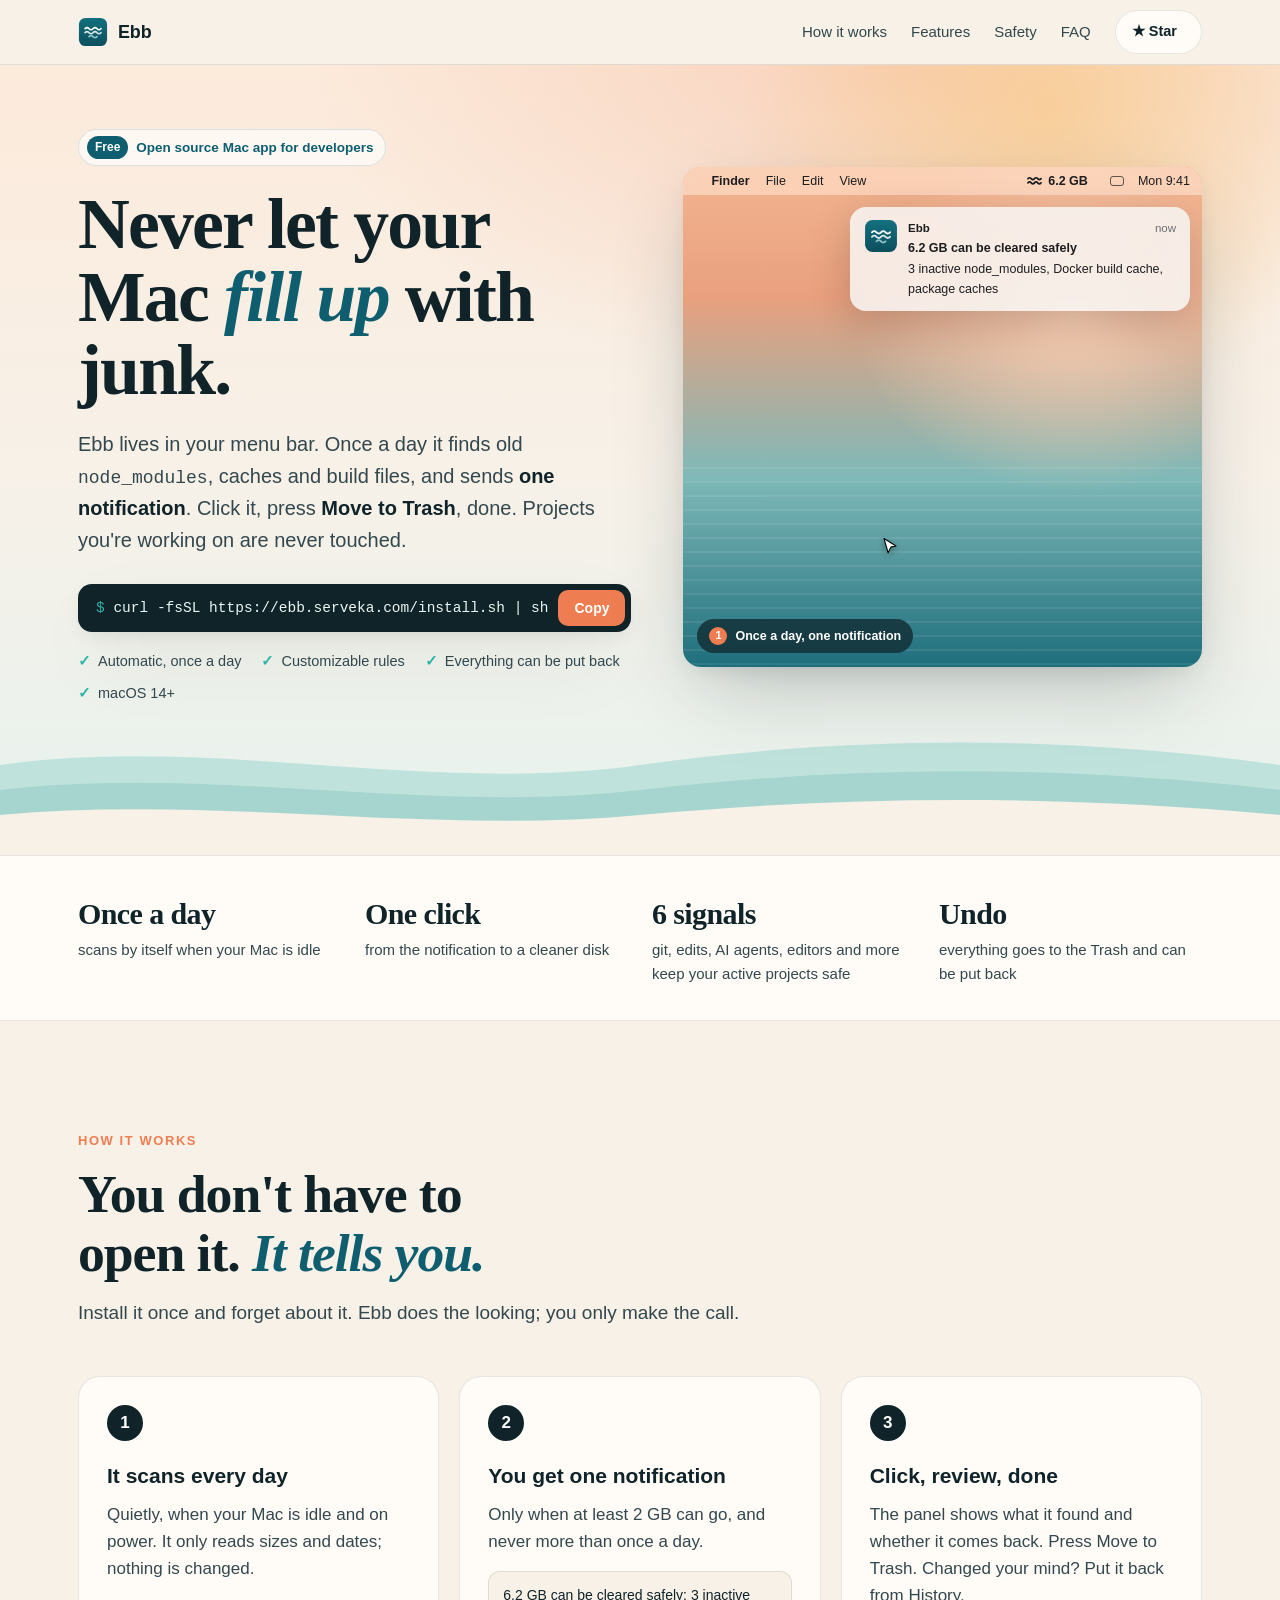
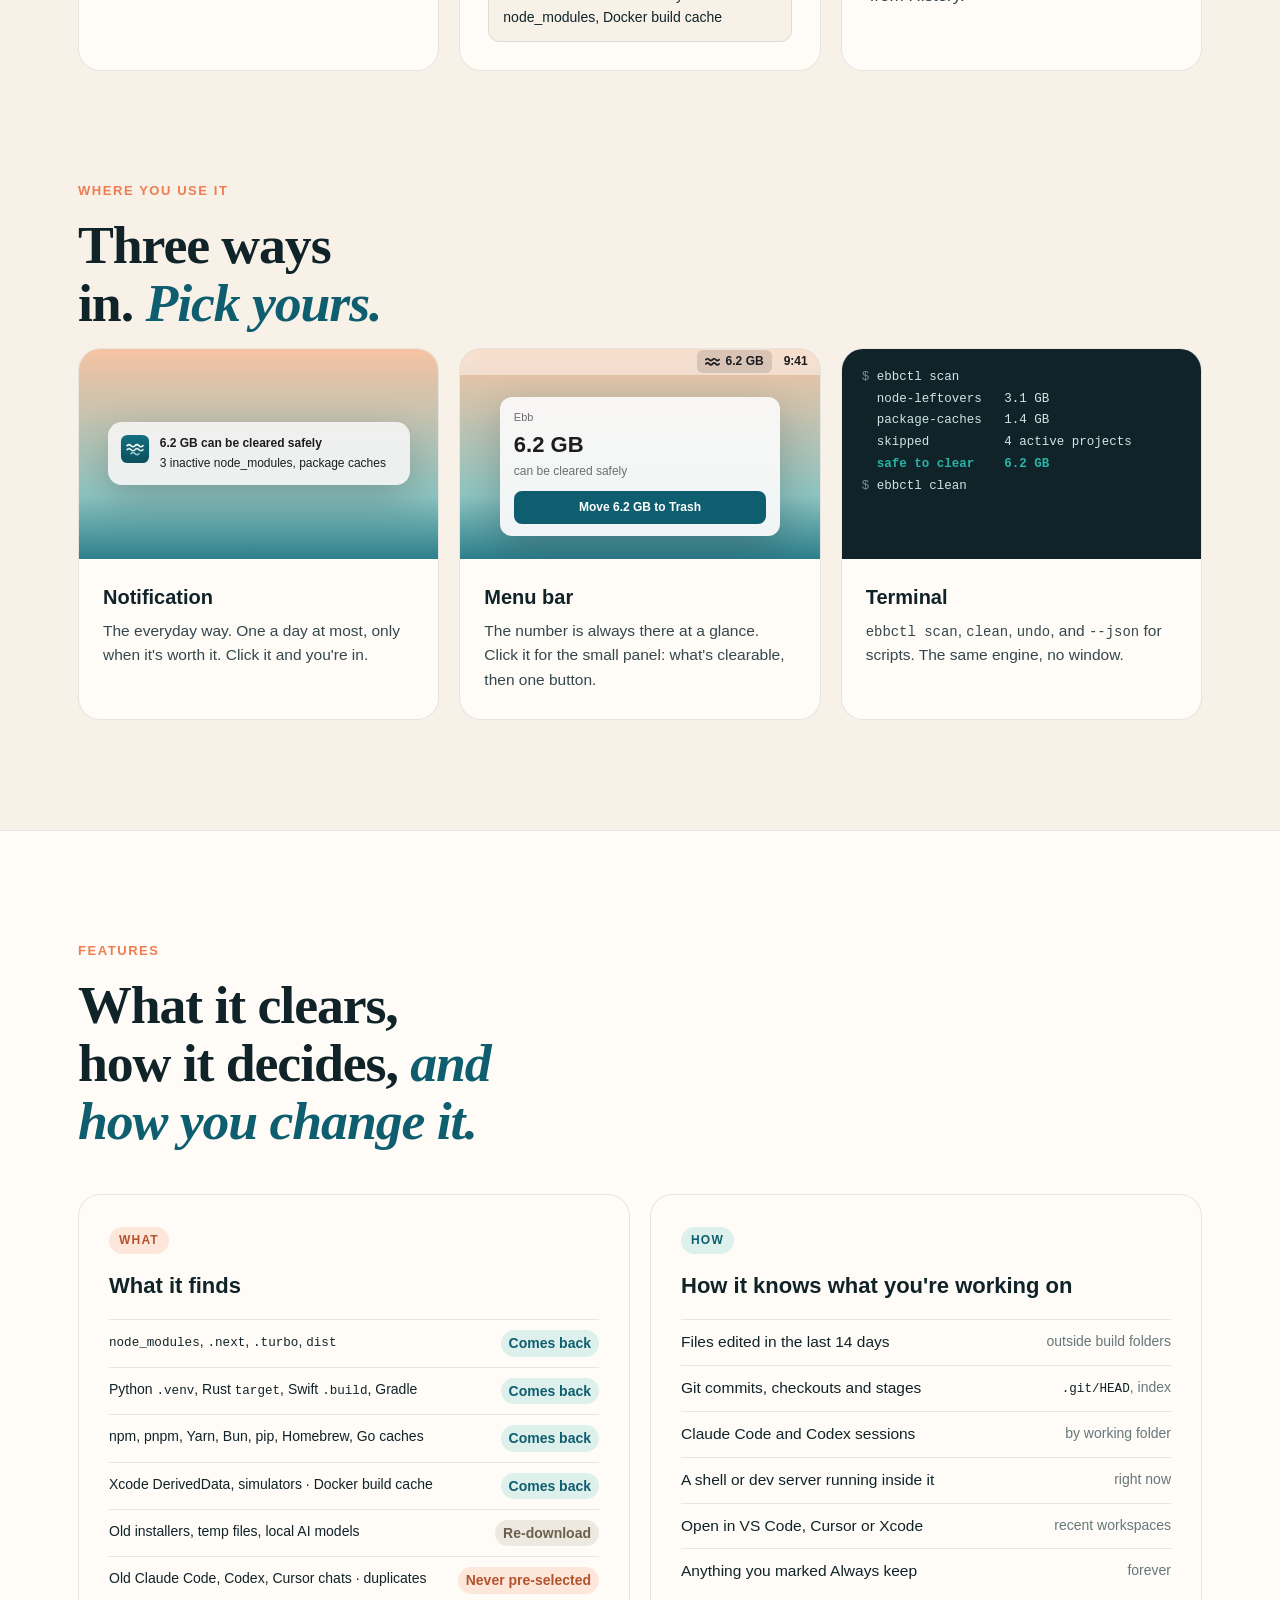
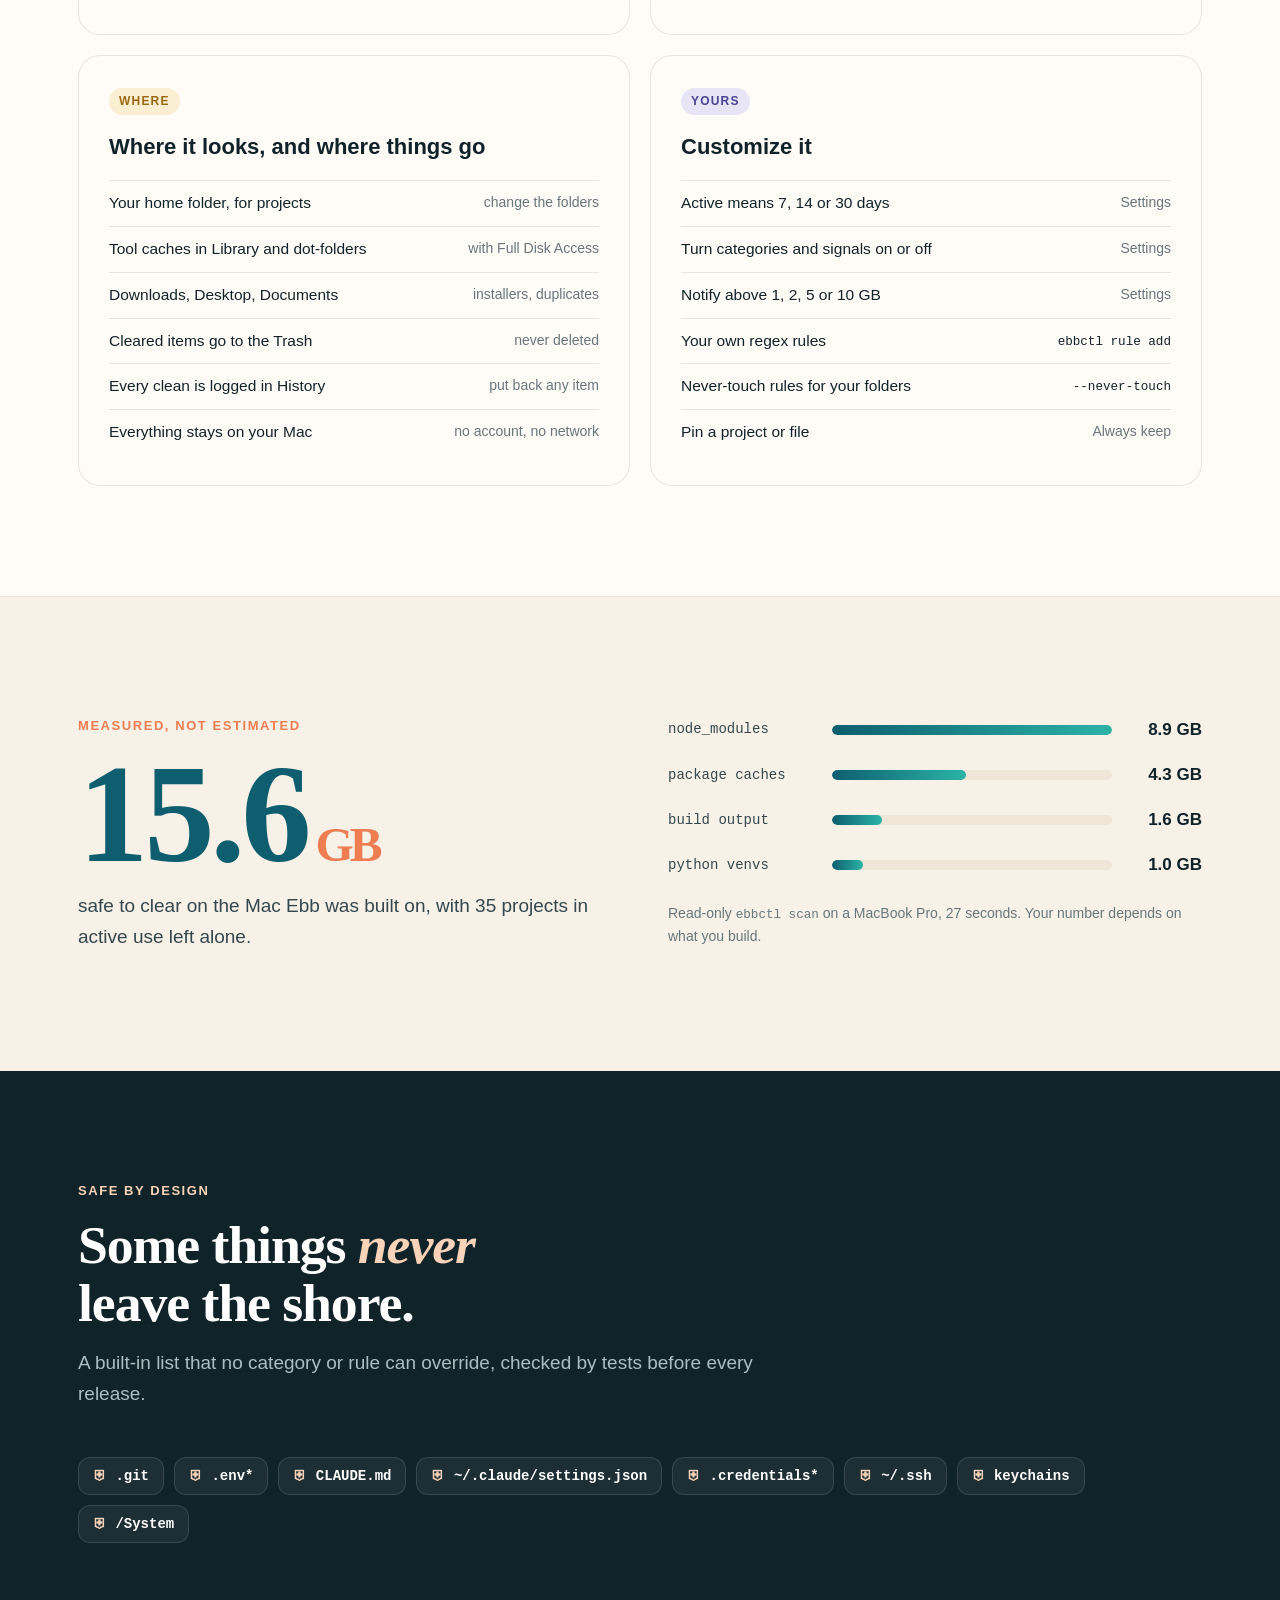
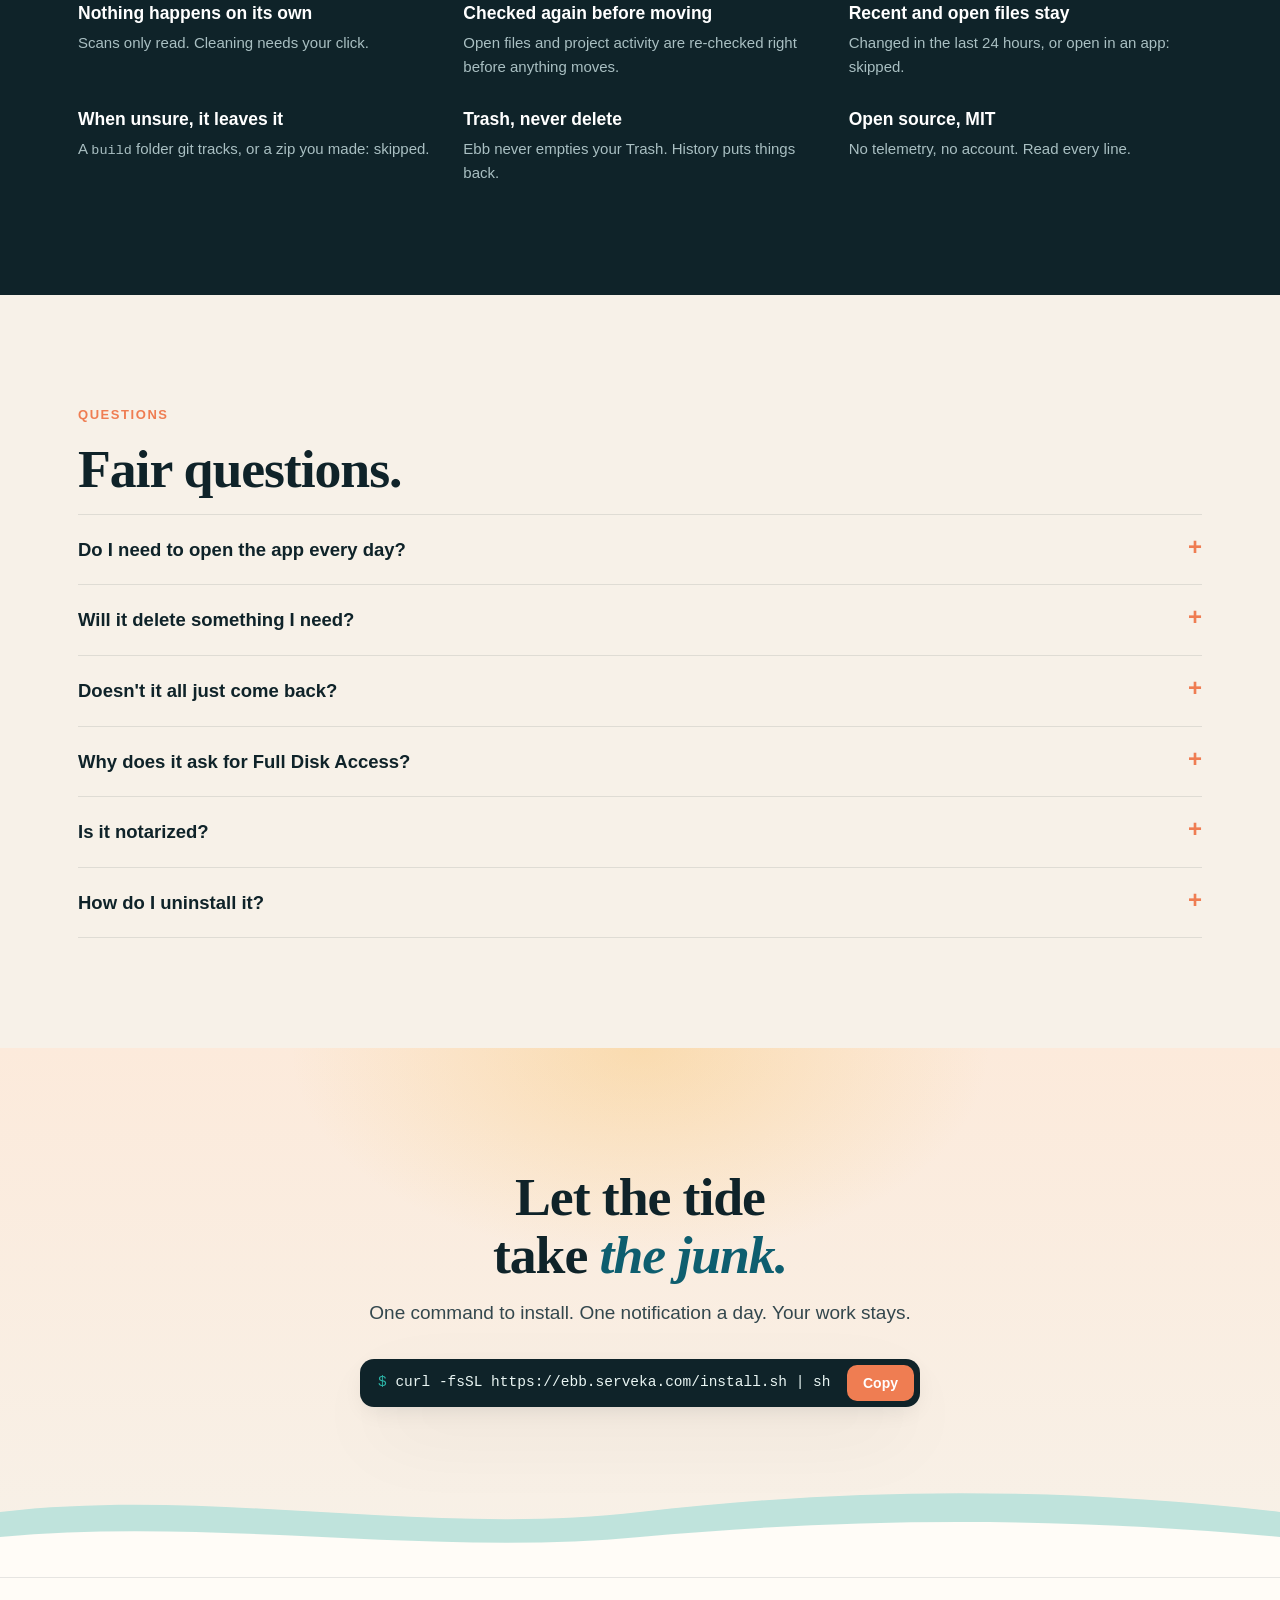
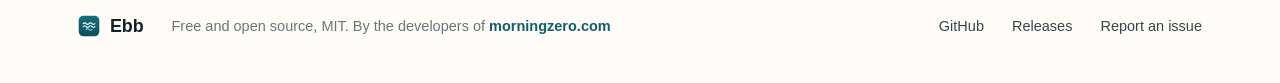
==== commit 08d4588c: "Add ebb rule remove, and a clearer stat on the website Rules could only be removed from the app's Se" ====
--- a/landing/index.html
+++ b/landing/index.html
@@ -122,7 +122,7 @@
   <div class="wrap">
     <div><b>Once a day</b>scans by itself when your Mac is idle</div>
     <div><b>One click</b>from the notification to a cleaner disk</div>
-    <div><b>0 files</b>touched in projects you're working on</div>
+    <div><b>6 signals</b>git, edits, AI agents, editors and more keep your active projects safe</div>
     <div><b>Undo</b>everything goes to the Trash and can be put back</div>
   </div>
 </div>
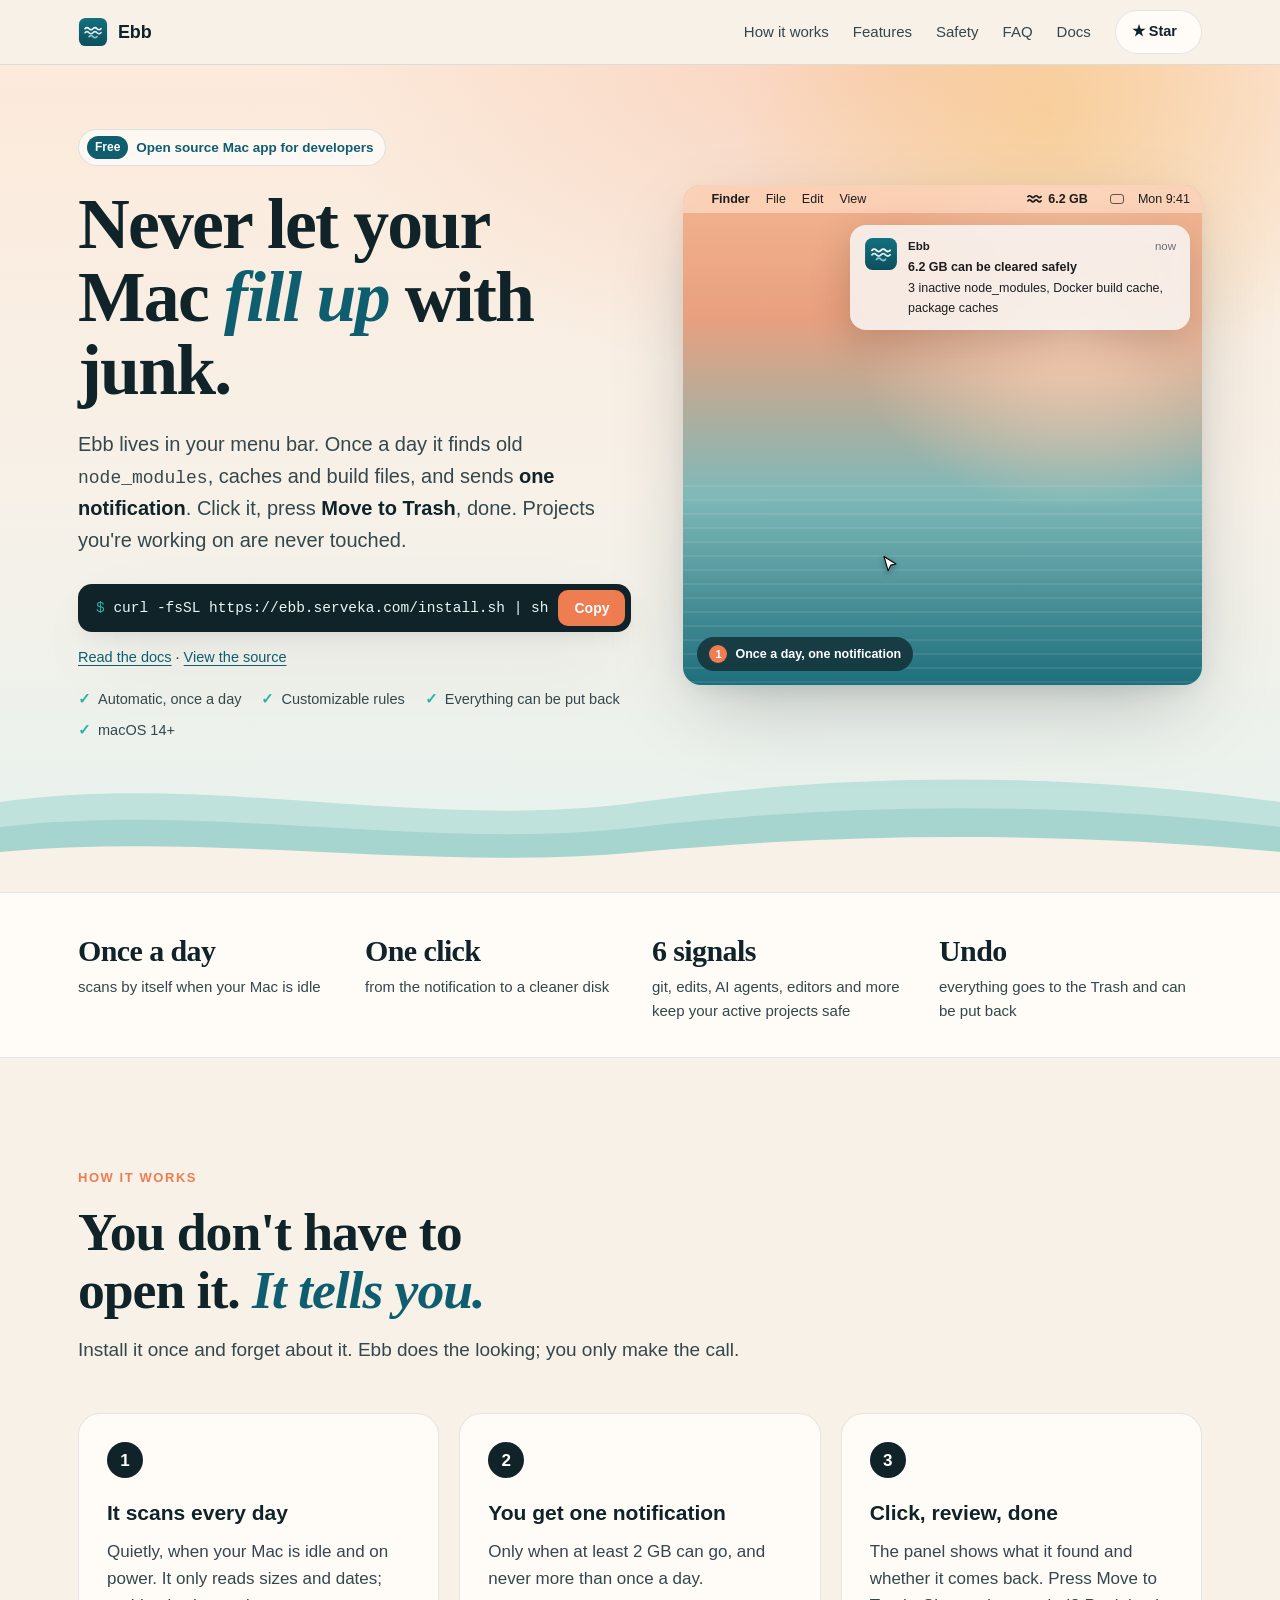
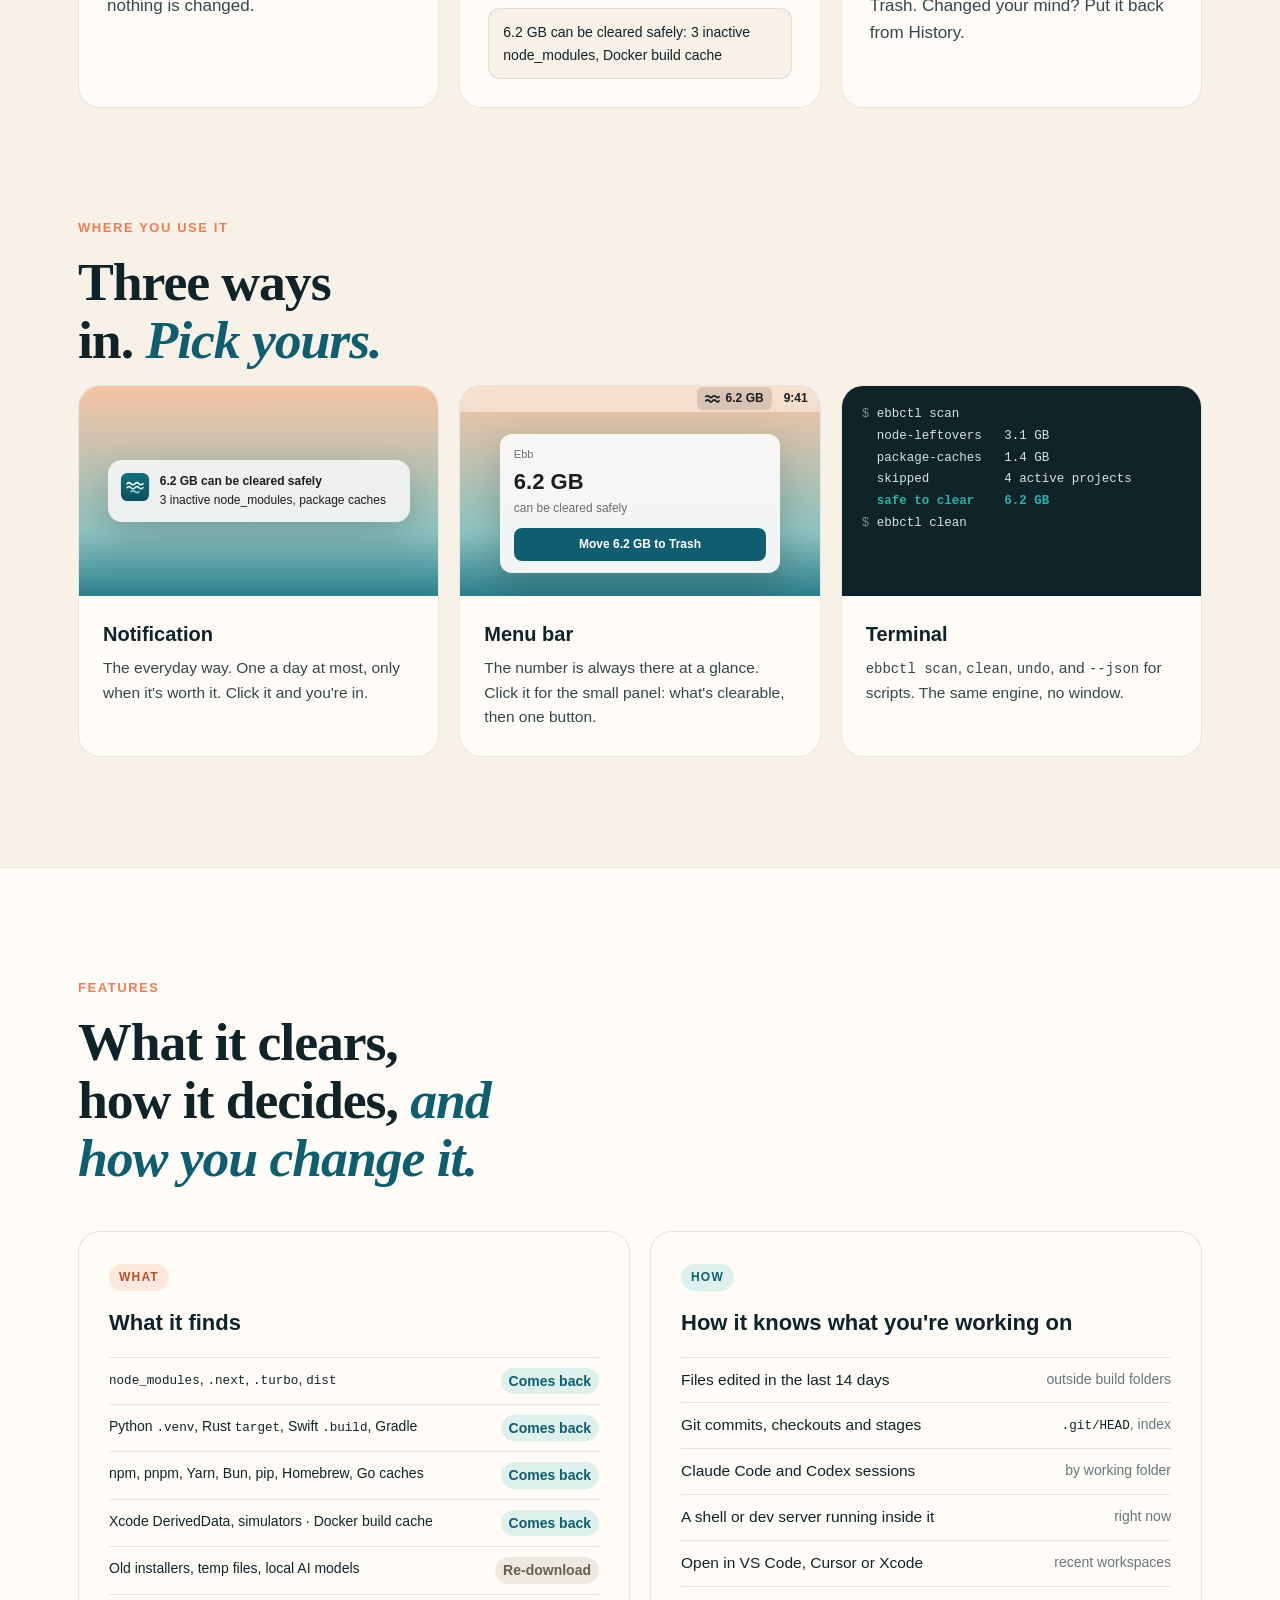
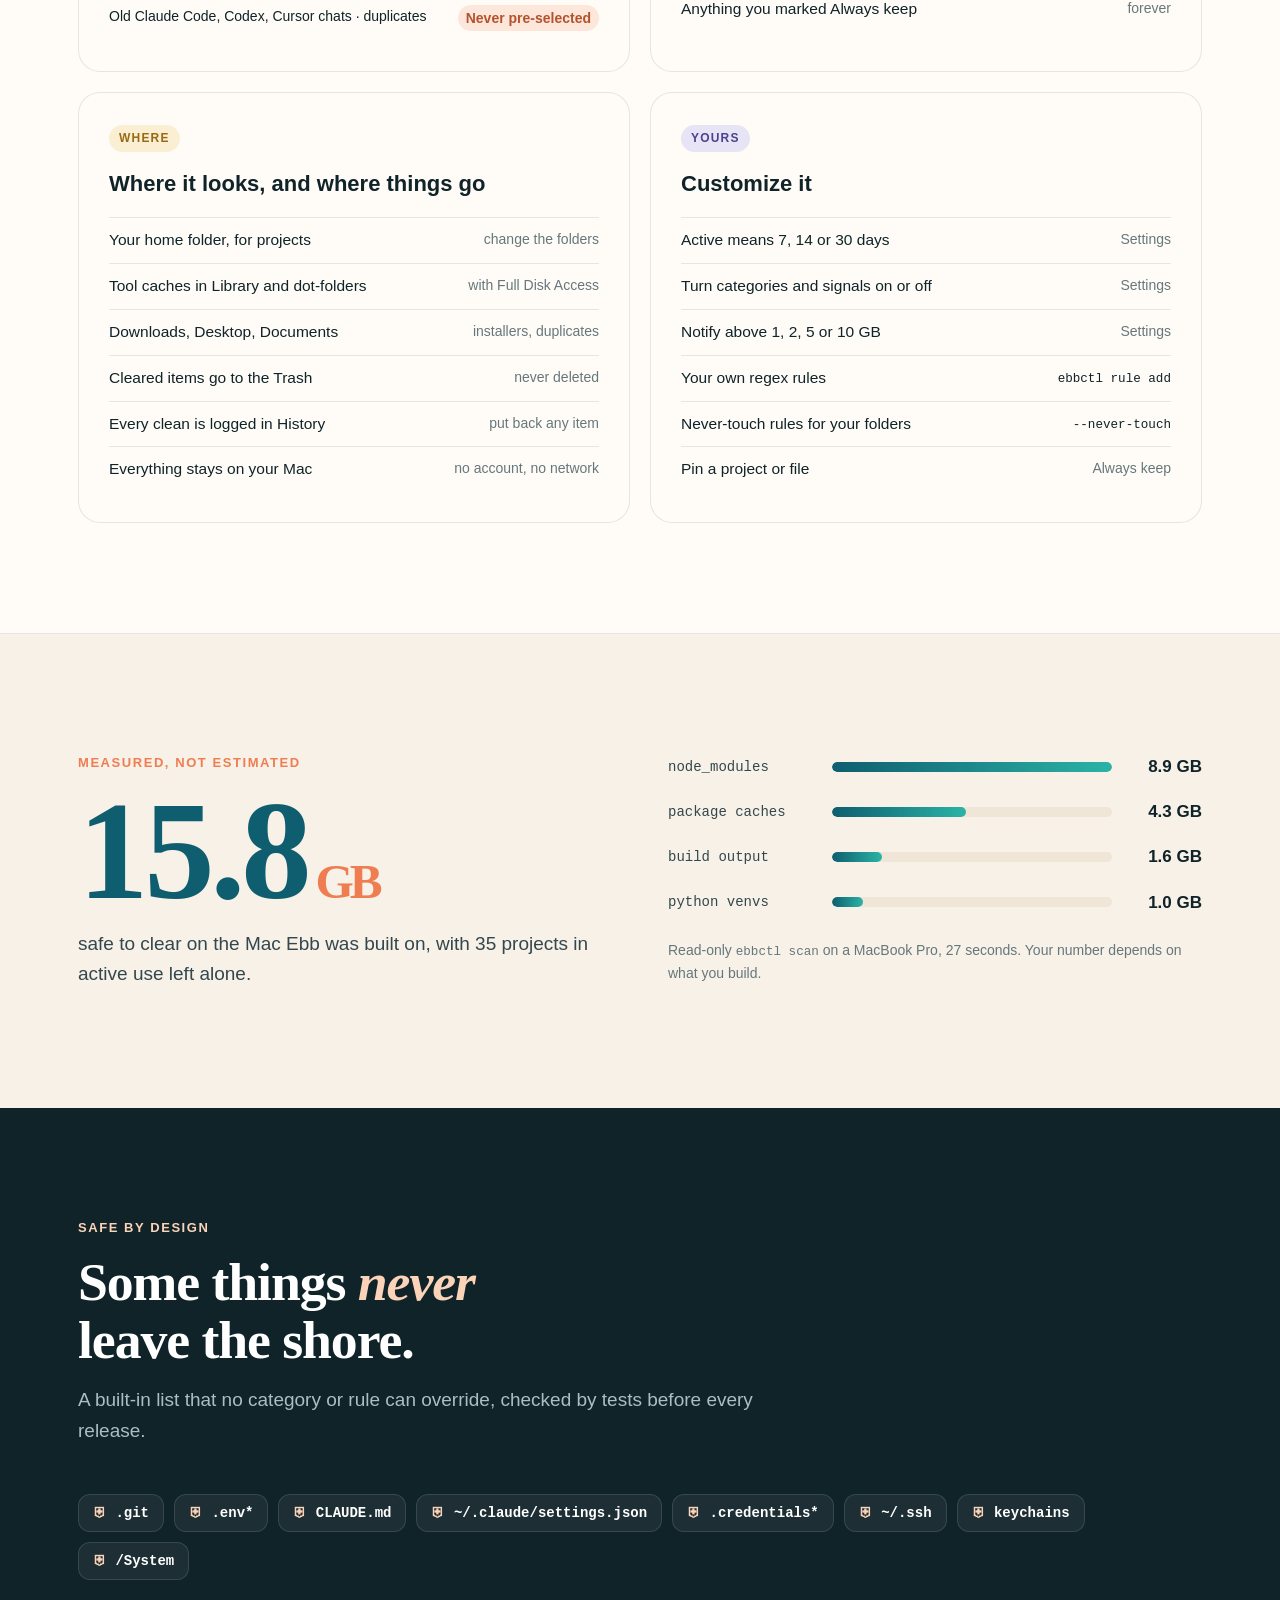
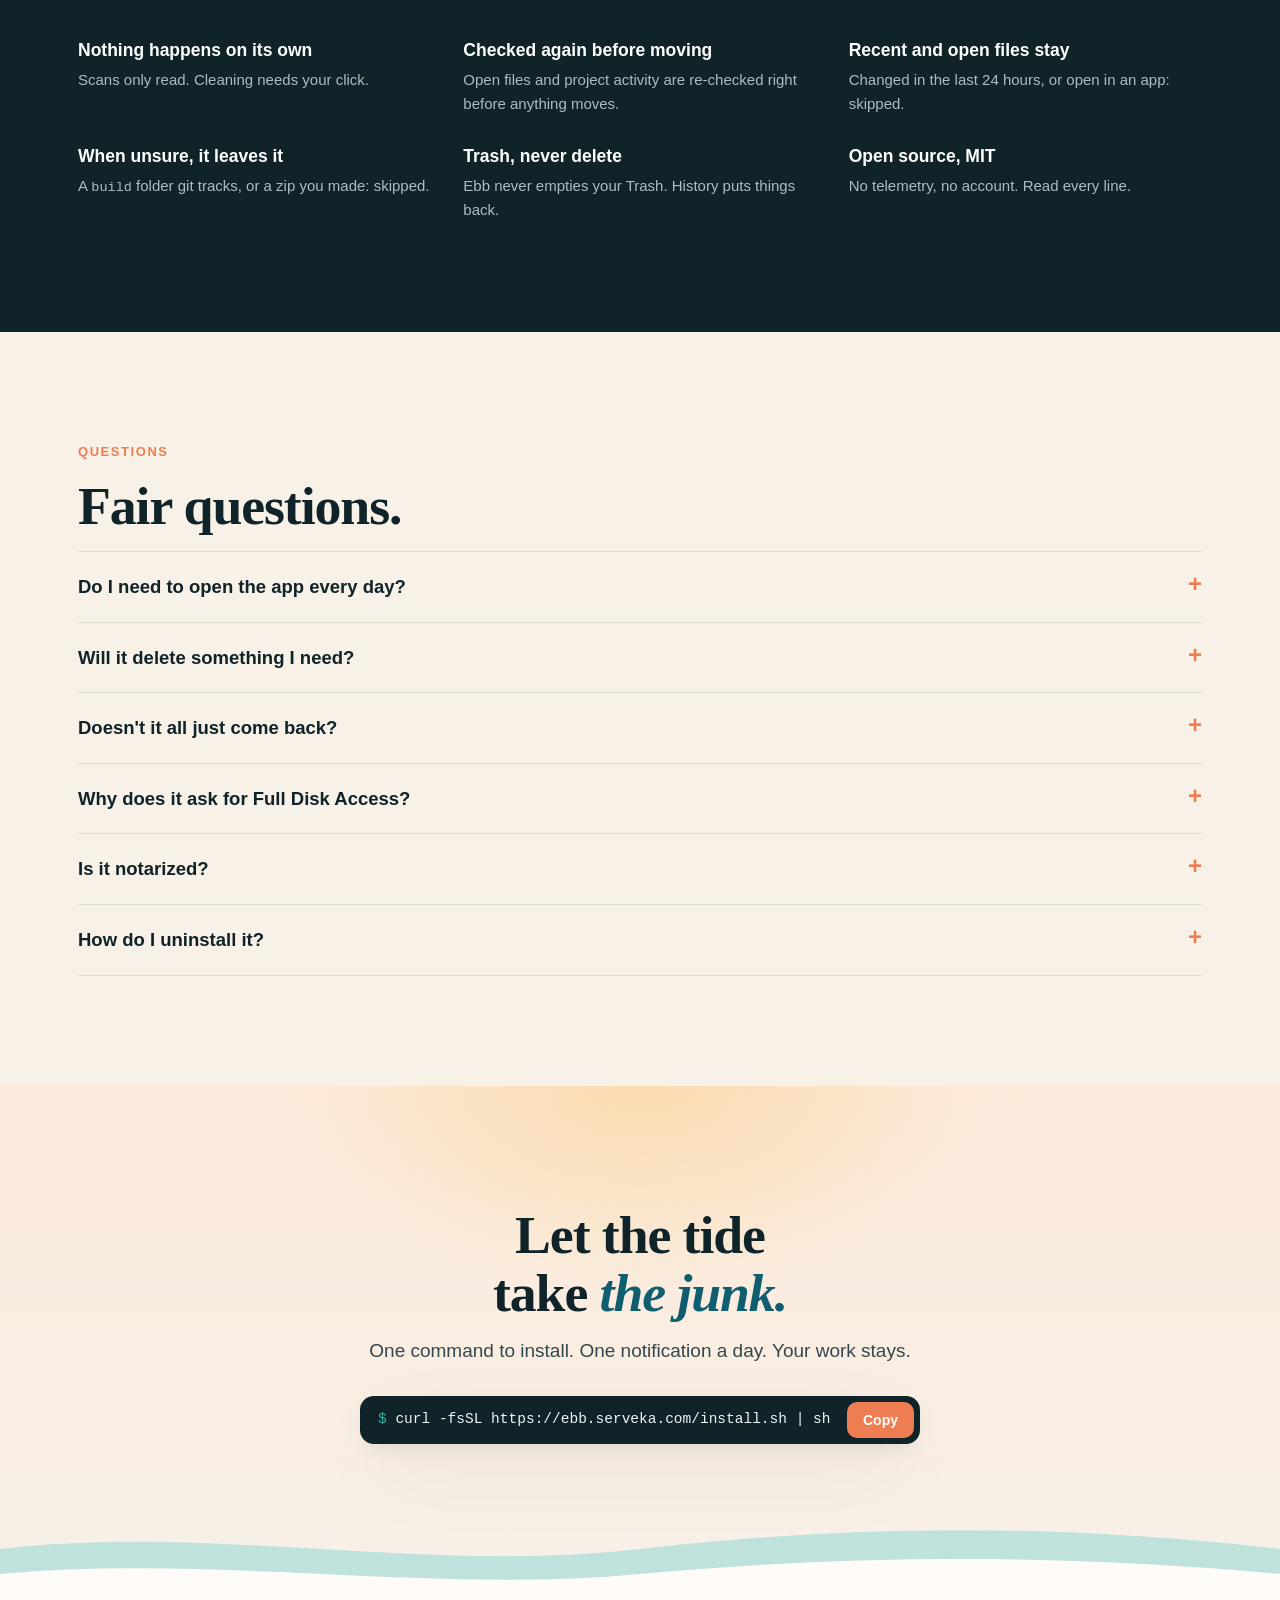
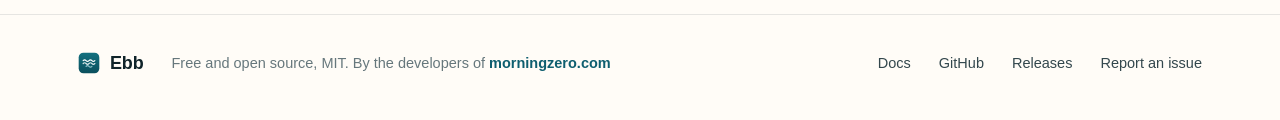
==== commit 77a975d4: "Add user docs to the website A docs page at /docs/ covers installing, first run, updating and uninst" ====
--- a/landing/index.html
+++ b/landing/index.html
@@ -44,6 +44,7 @@
       <a href="#features">Features</a>
       <a href="#safety">Safety</a>
       <a href="#faq">FAQ</a>
+      <a href="docs/">Docs</a>
       <a class="btn" href="https://github.com/rajpra808/ebb">★ Star <span class="count" id="stars"></span></a>
     </div>
   </div>
@@ -59,7 +60,8 @@
         <code><span class="p">$ </span>curl -fsSL https://ebb.serveka.com/install.sh | sh</code>
         <button class="copy" data-copy="curl -fsSL https://ebb.serveka.com/install.sh | sh">Copy</button>
       </div>
-      <ul class="checks">
+      <p style="margin:14px 0 0;font-size:14.5px"><a href="docs/">Read the docs</a> · <a href="https://github.com/rajpra808/ebb">View the source</a></p>
+      <ul class="checks" aria-label="Highlights">
         <li>Automatic, once a day</li>
         <li>Customizable rules</li>
         <li>Everything can be put back</li>
@@ -291,6 +293,7 @@
     <a class="brand" href="#"><img src="assets/icon.svg" alt="" style="width:22px;height:22px">Ebb</a>
     <span>Free and open source, MIT. By the developers of <a class="mz" href="https://morningzero.com">morningzero.com</a></span>
     <span class="sp"></span>
+    <a href="docs/">Docs</a>
     <a href="https://github.com/rajpra808/ebb">GitHub</a>
     <a href="https://github.com/rajpra808/ebb/releases">Releases</a>
     <a href="https://github.com/rajpra808/ebb/issues">Report an issue</a>
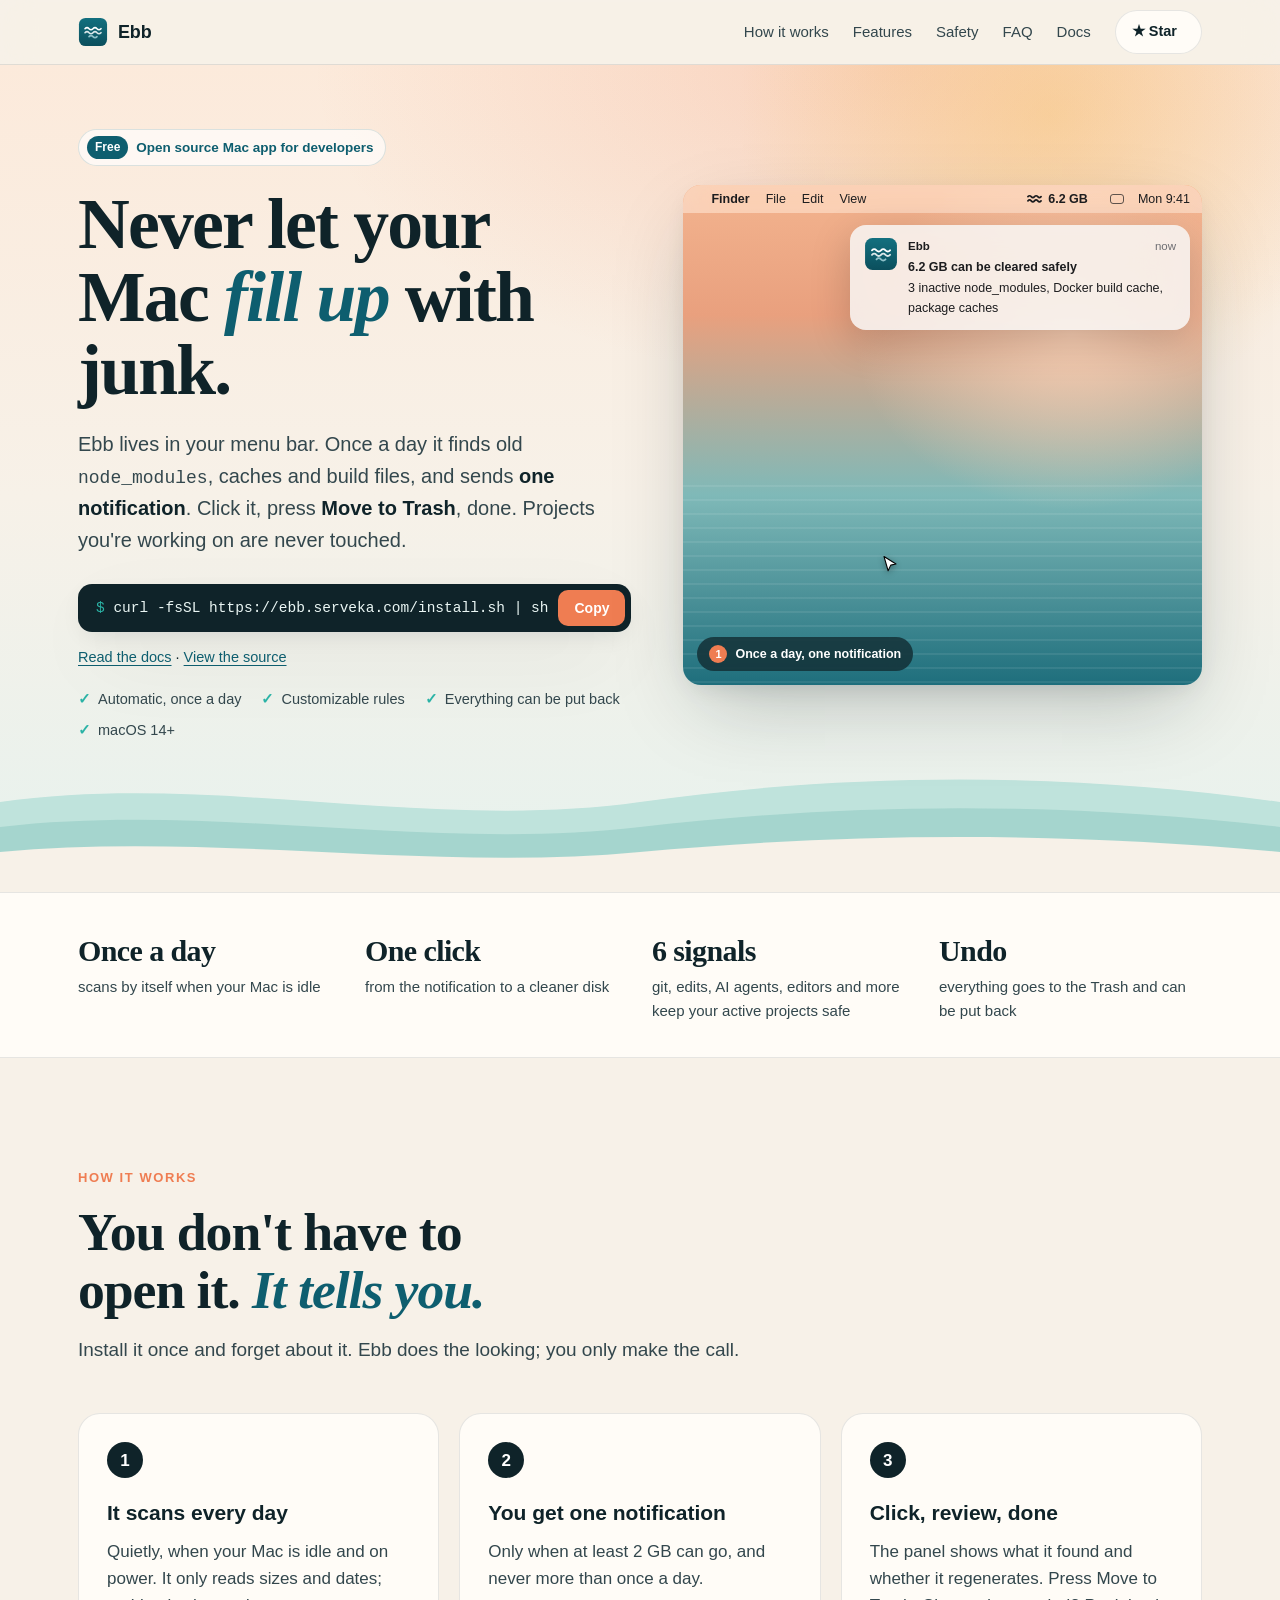
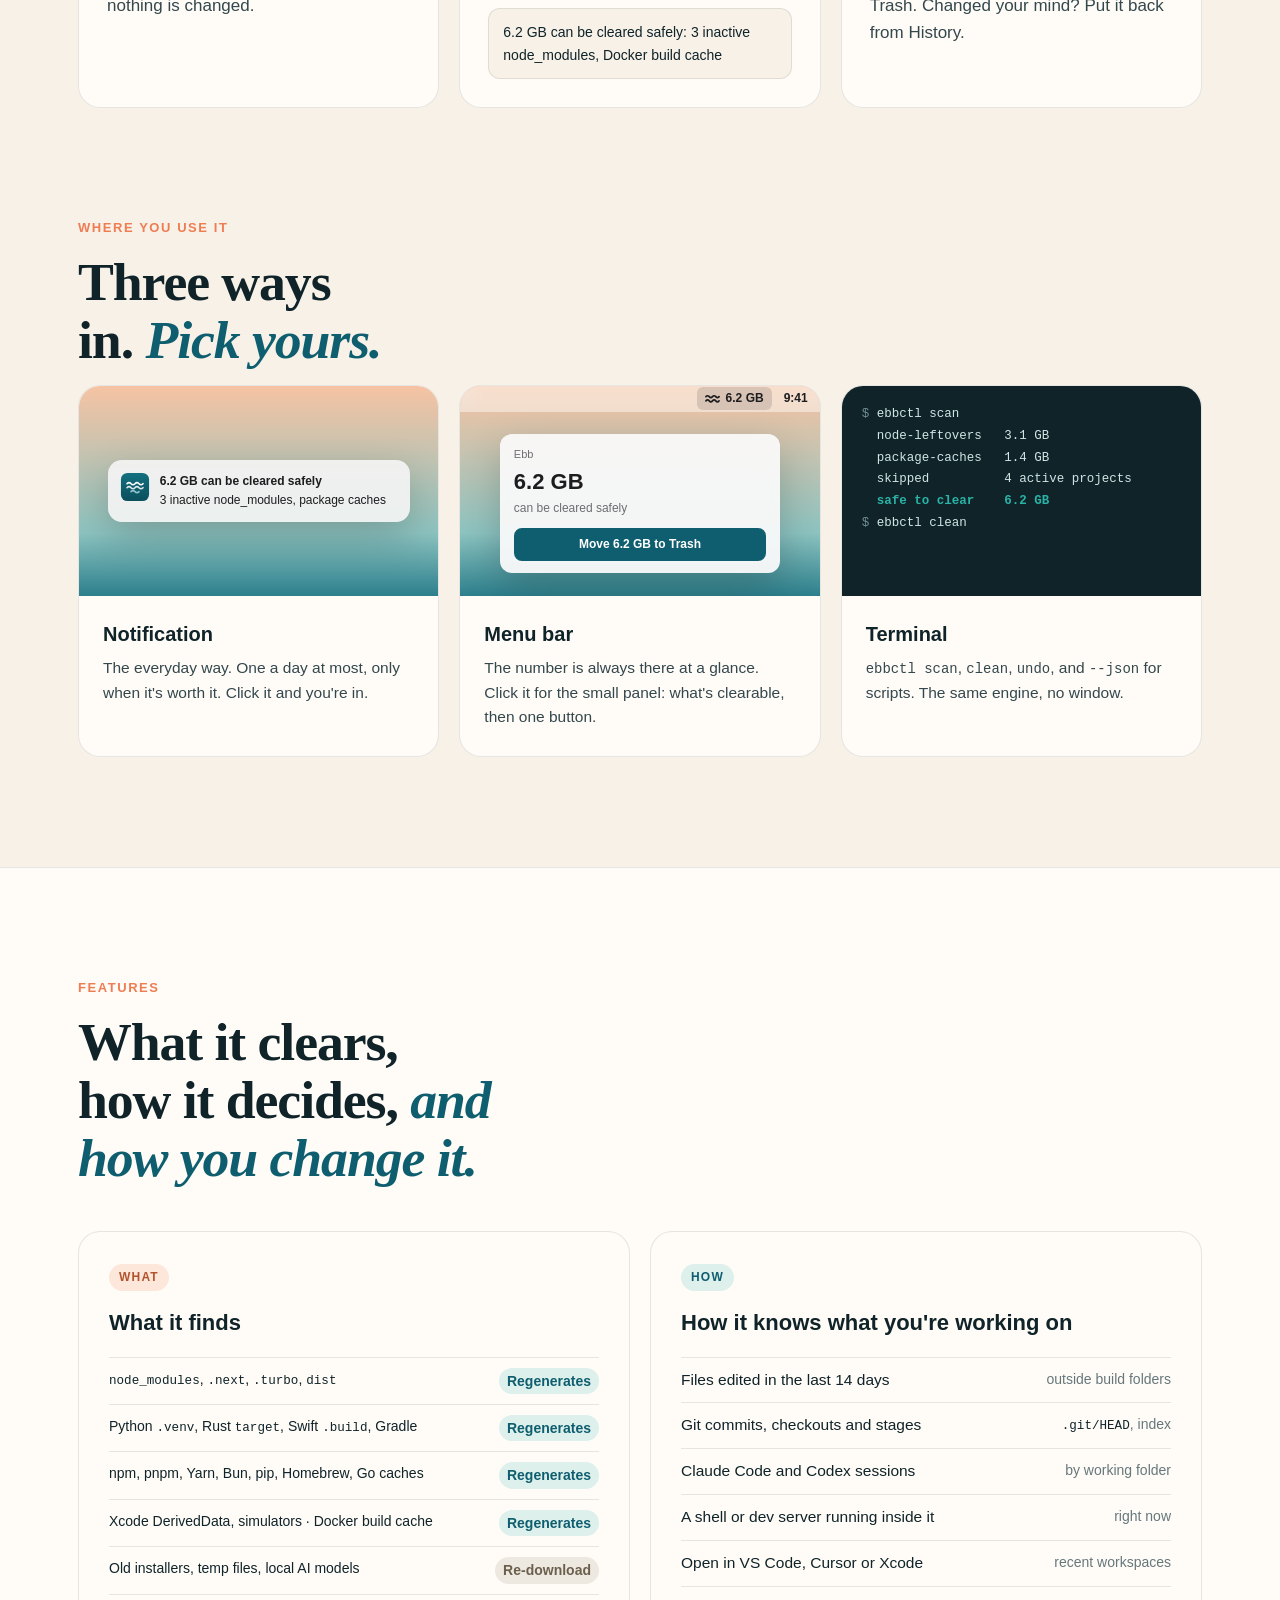
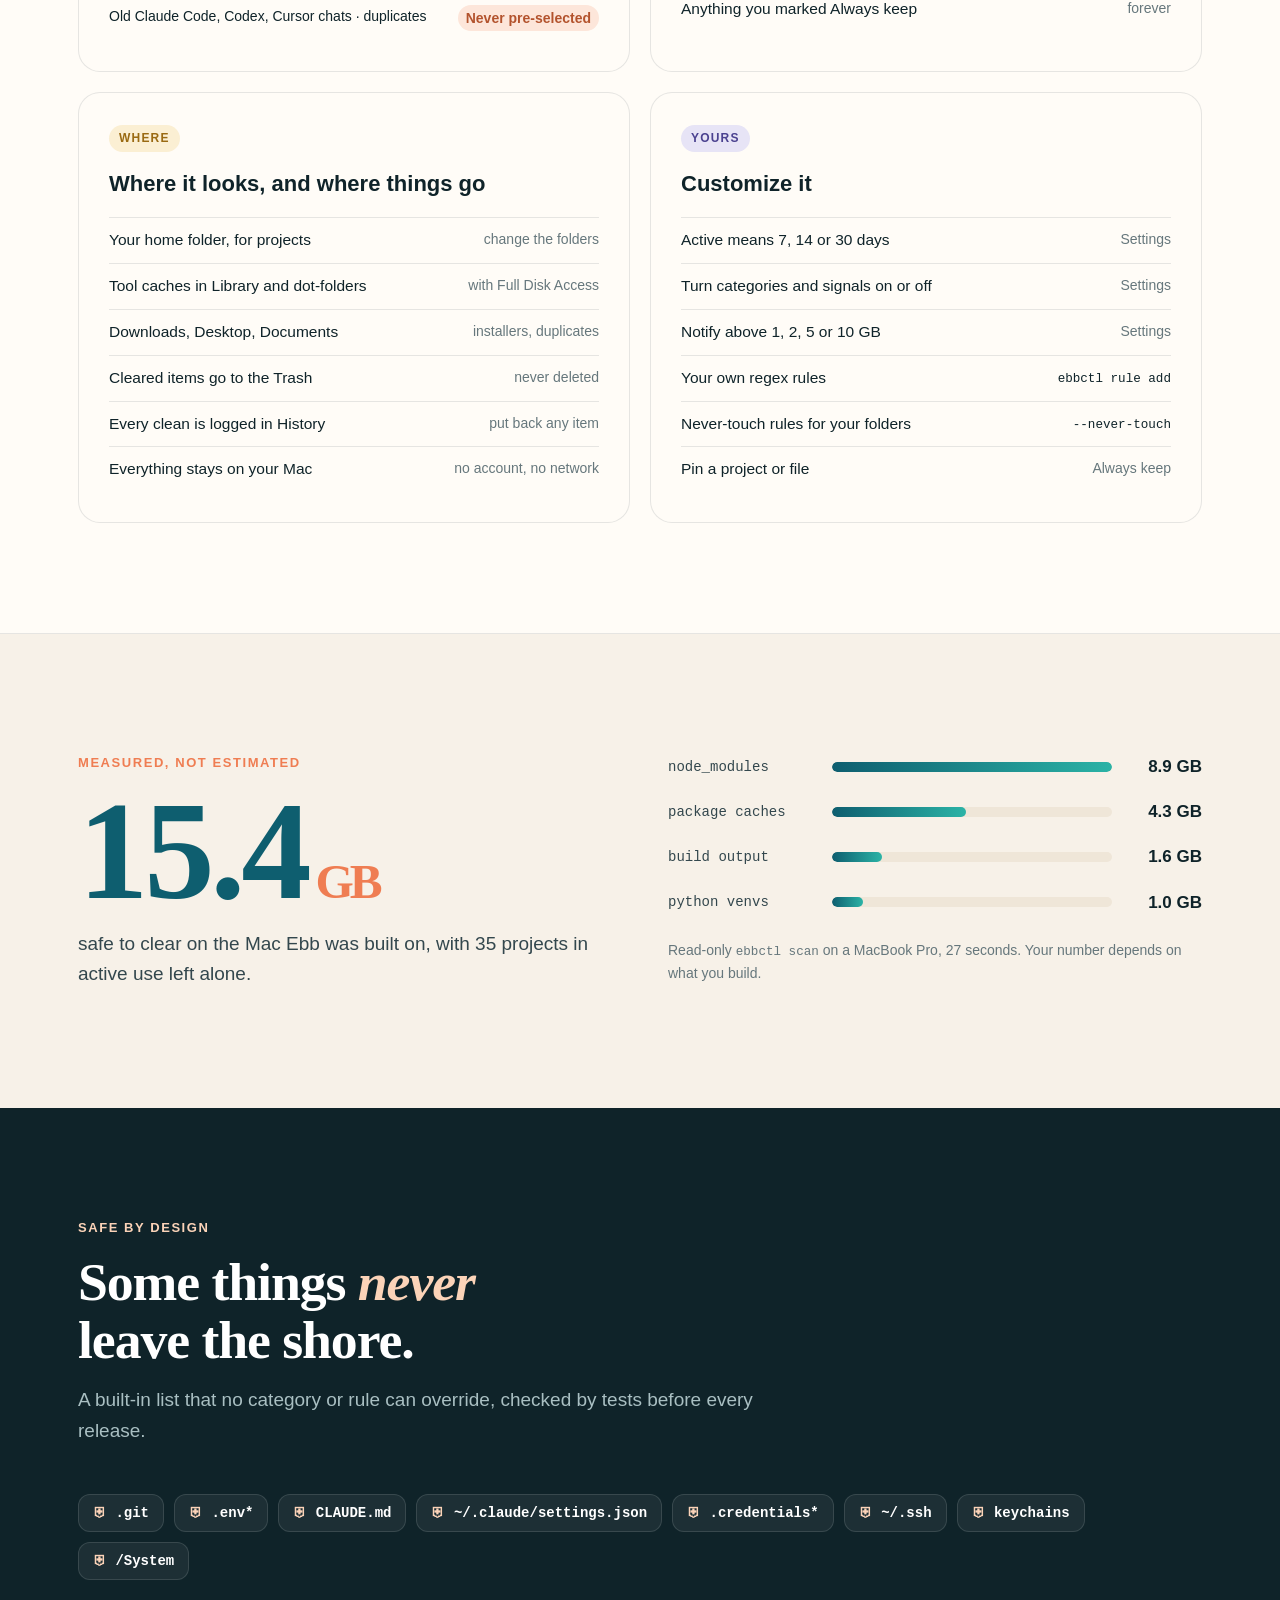
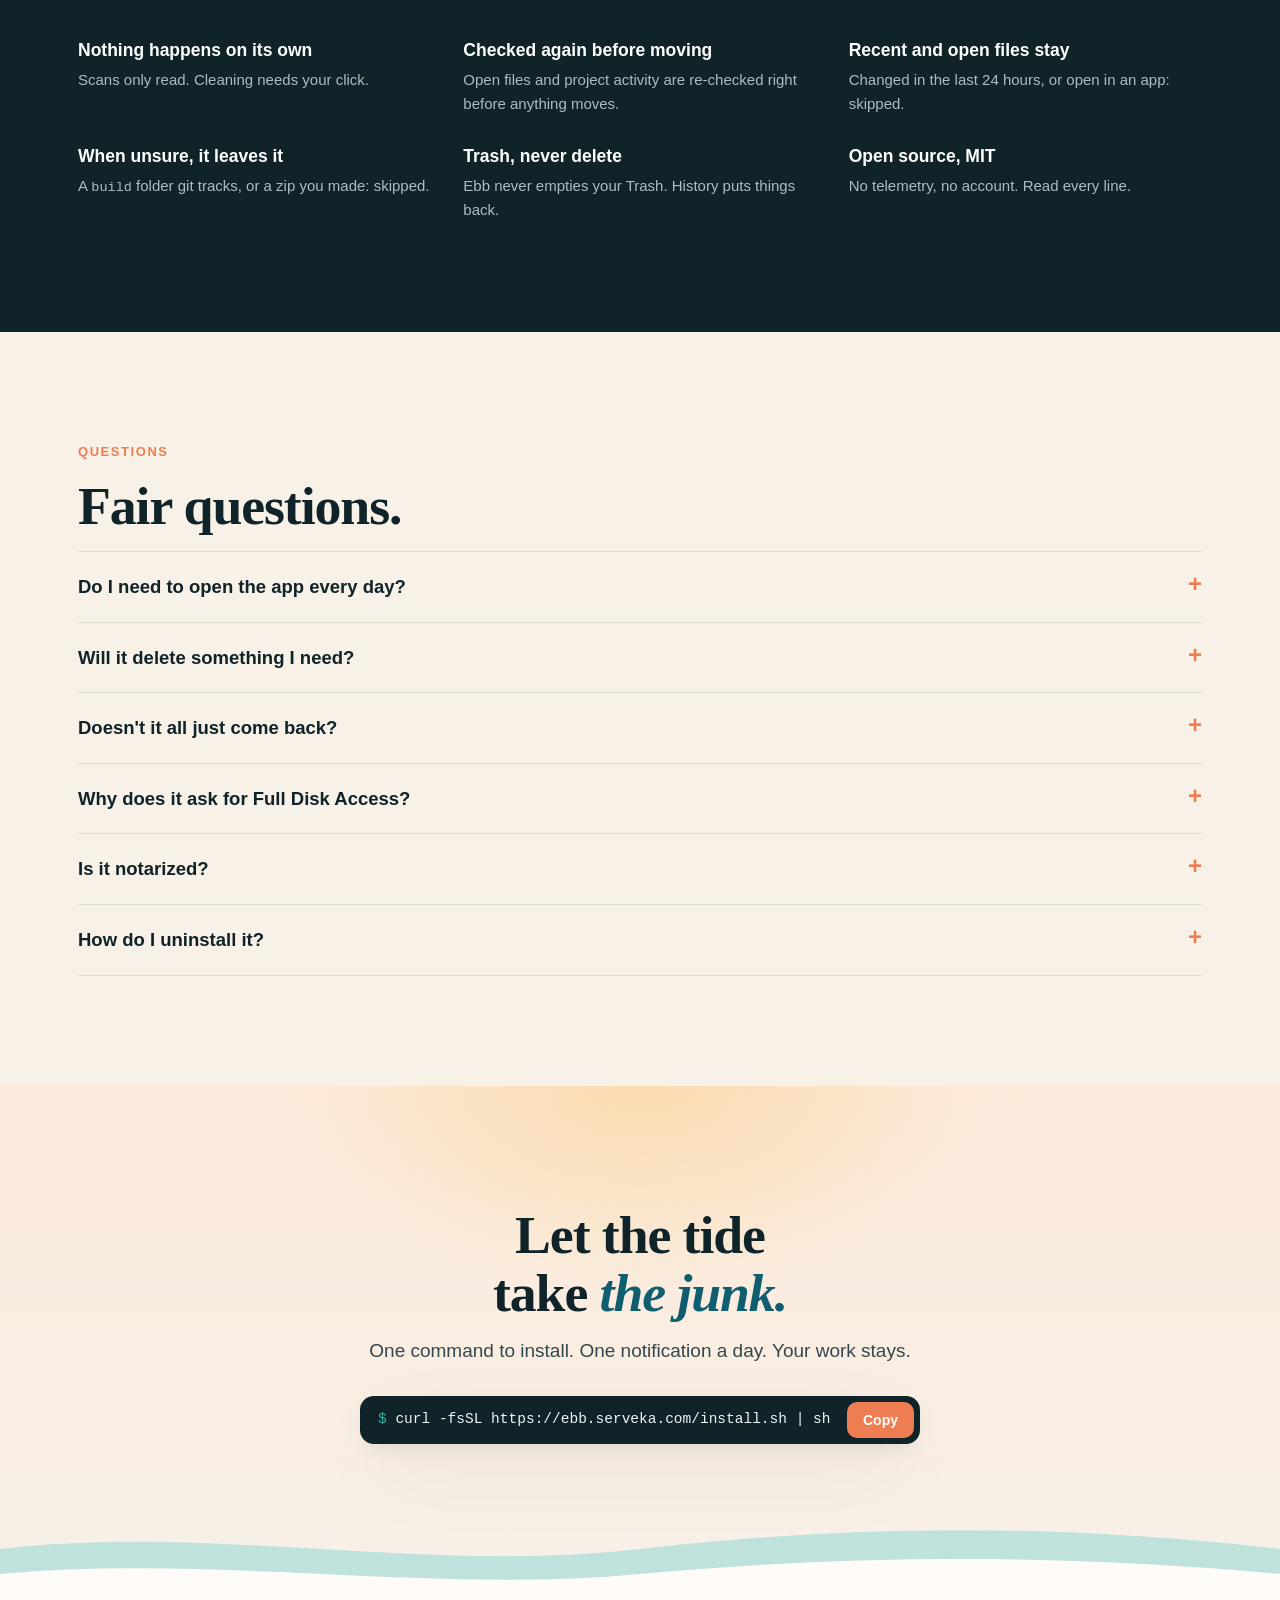
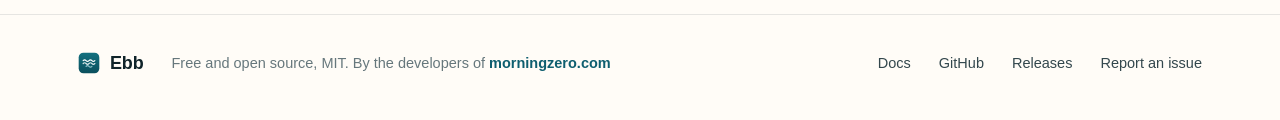
==== commit 118a4a4b: "Say "regenerates" instead of "comes back", and add a full uninstall The badge and labels now read "R" ====
--- a/landing/index.html
+++ b/landing/index.html
@@ -99,9 +99,9 @@
           <div class="bar"><i style="flex:3.1;background:#0E5E6F"></i><i style="flex:1.7;background:#3B8F9A"></i><i style="flex:1.4;background:#8FC1C9"></i></div>
         </div>
         <div class="items">
-          <div class="it"><i style="background:#0E5E6F"></i><span>node_modules<small>3 projects inactive 30+ days</small></span><em>Comes back</em><b>3.1 GB</b></div>
-          <div class="it"><i style="background:#3B8F9A"></i><span>Docker build cache<small>Not used by any container</small></span><em>Comes back</em><b>1.7 GB</b></div>
-          <div class="it"><i style="background:#8FC1C9"></i><span>Package caches<small>npm, pip, Homebrew</small></span><em>Comes back</em><b>1.4 GB</b></div>
+          <div class="it"><i style="background:#0E5E6F"></i><span>node_modules<small>3 projects inactive 30+ days</small></span><em>Regenerates</em><b>3.1 GB</b></div>
+          <div class="it"><i style="background:#3B8F9A"></i><span>Docker build cache<small>Not used by any container</small></span><em>Regenerates</em><b>1.7 GB</b></div>
+          <div class="it"><i style="background:#8FC1C9"></i><span>Package caches<small>npm, pip, Homebrew</small></span><em>Regenerates</em><b>1.4 GB</b></div>
         </div>
         <div class="safe">⛨ <span><b>4 active projects skipped</b> · edits, git or agent sessions</span></div>
         <div class="acts"><span>Review</span><span class="go" id="go">Move 6.2 GB to Trash</span></div>
@@ -137,7 +137,7 @@
     <div class="steps">
       <div class="step reveal"><div class="n">1</div><h3>It scans every day</h3><p>Quietly, when your Mac is idle and on power. It only reads sizes and dates; nothing is changed.</p></div>
       <div class="step reveal"><div class="n">2</div><h3>You get one notification</h3><p>Only when at least 2 GB can go, and never more than once a day.</p><div class="quote">6.2 GB can be cleared safely: 3 inactive node_modules, Docker build cache</div></div>
-      <div class="step reveal"><div class="n">3</div><h3>Click, review, done</h3><p>The panel shows what it found and whether it comes back. Press Move to Trash. Changed your mind? Put it back from History.</p></div>
+      <div class="step reveal"><div class="n">3</div><h3>Click, review, done</h3><p>The panel shows what it found and whether it regenerates. Press Move to Trash. Changed your mind? Put it back from History.</p></div>
     </div>
   </div>
 </section>
@@ -177,10 +177,10 @@
       <div class="feature reveal">
         <span class="label l-what">What</span><h3>What it finds</h3>
         <ul>
-          <li><span style="text-align:left;color:var(--ink)"><code>node_modules</code>, <code>.next</code>, <code>.turbo</code>, <code>dist</code></span><span class="pill y">Comes back</span></li>
-          <li><span style="text-align:left;color:var(--ink)">Python <code>.venv</code>, Rust <code>target</code>, Swift <code>.build</code>, Gradle</span><span class="pill y">Comes back</span></li>
-          <li><span style="text-align:left;color:var(--ink)">npm, pnpm, Yarn, Bun, pip, Homebrew, Go caches</span><span class="pill y">Comes back</span></li>
-          <li><span style="text-align:left;color:var(--ink)">Xcode DerivedData, simulators · Docker build cache</span><span class="pill y">Comes back</span></li>
+          <li><span style="text-align:left;color:var(--ink)"><code>node_modules</code>, <code>.next</code>, <code>.turbo</code>, <code>dist</code></span><span class="pill y">Regenerates</span></li>
+          <li><span style="text-align:left;color:var(--ink)">Python <code>.venv</code>, Rust <code>target</code>, Swift <code>.build</code>, Gradle</span><span class="pill y">Regenerates</span></li>
+          <li><span style="text-align:left;color:var(--ink)">npm, pnpm, Yarn, Bun, pip, Homebrew, Go caches</span><span class="pill y">Regenerates</span></li>
+          <li><span style="text-align:left;color:var(--ink)">Xcode DerivedData, simulators · Docker build cache</span><span class="pill y">Regenerates</span></li>
           <li><span style="text-align:left;color:var(--ink)">Old installers, temp files, local AI models</span><span class="pill r">Re-download</span></li>
           <li><span style="text-align:left;color:var(--ink)">Old Claude Code, Codex, Cursor chats · duplicates</span><span class="pill n">Never pre-selected</span></li>
         </ul>
@@ -268,7 +268,7 @@
       <details><summary>Doesn't it all just come back?</summary><p>Caches refill when a tool needs them, and Ebb says so for every item. Most of the space is from projects you stopped opening, which only comes back if you build them again.</p></details>
       <details><summary>Why does it ask for Full Disk Access?</summary><p>macOS hides parts of ~/Library and some tool folders without it. Ebb still works without it and tells you what it couldn't see.</p></details>
       <details><summary>Is it notarized?</summary><p>Not yet. The install script downloads with curl, which macOS doesn't flag, and verifies the checksum and signature. If you download the zip in a browser, right-click Ebb and choose Open the first time.</p></details>
-      <details><summary>How do I uninstall it?</summary><p><code>curl -fsSL https://ebb.serveka.com/install.sh | sh -s -- --uninstall</code> removes the app, the commands and the daily agent.</p></details>
+      <details><summary>How do I uninstall it?</summary><p><code>curl -fsSL https://ebb.serveka.com/uninstall.sh | sh</code> removes the app, the commands, the daily agent, its settings and its permissions. Add <code>-s -- --keep-data</code> to keep settings and history.</p></details>
     </div>
   </div>
 </section>
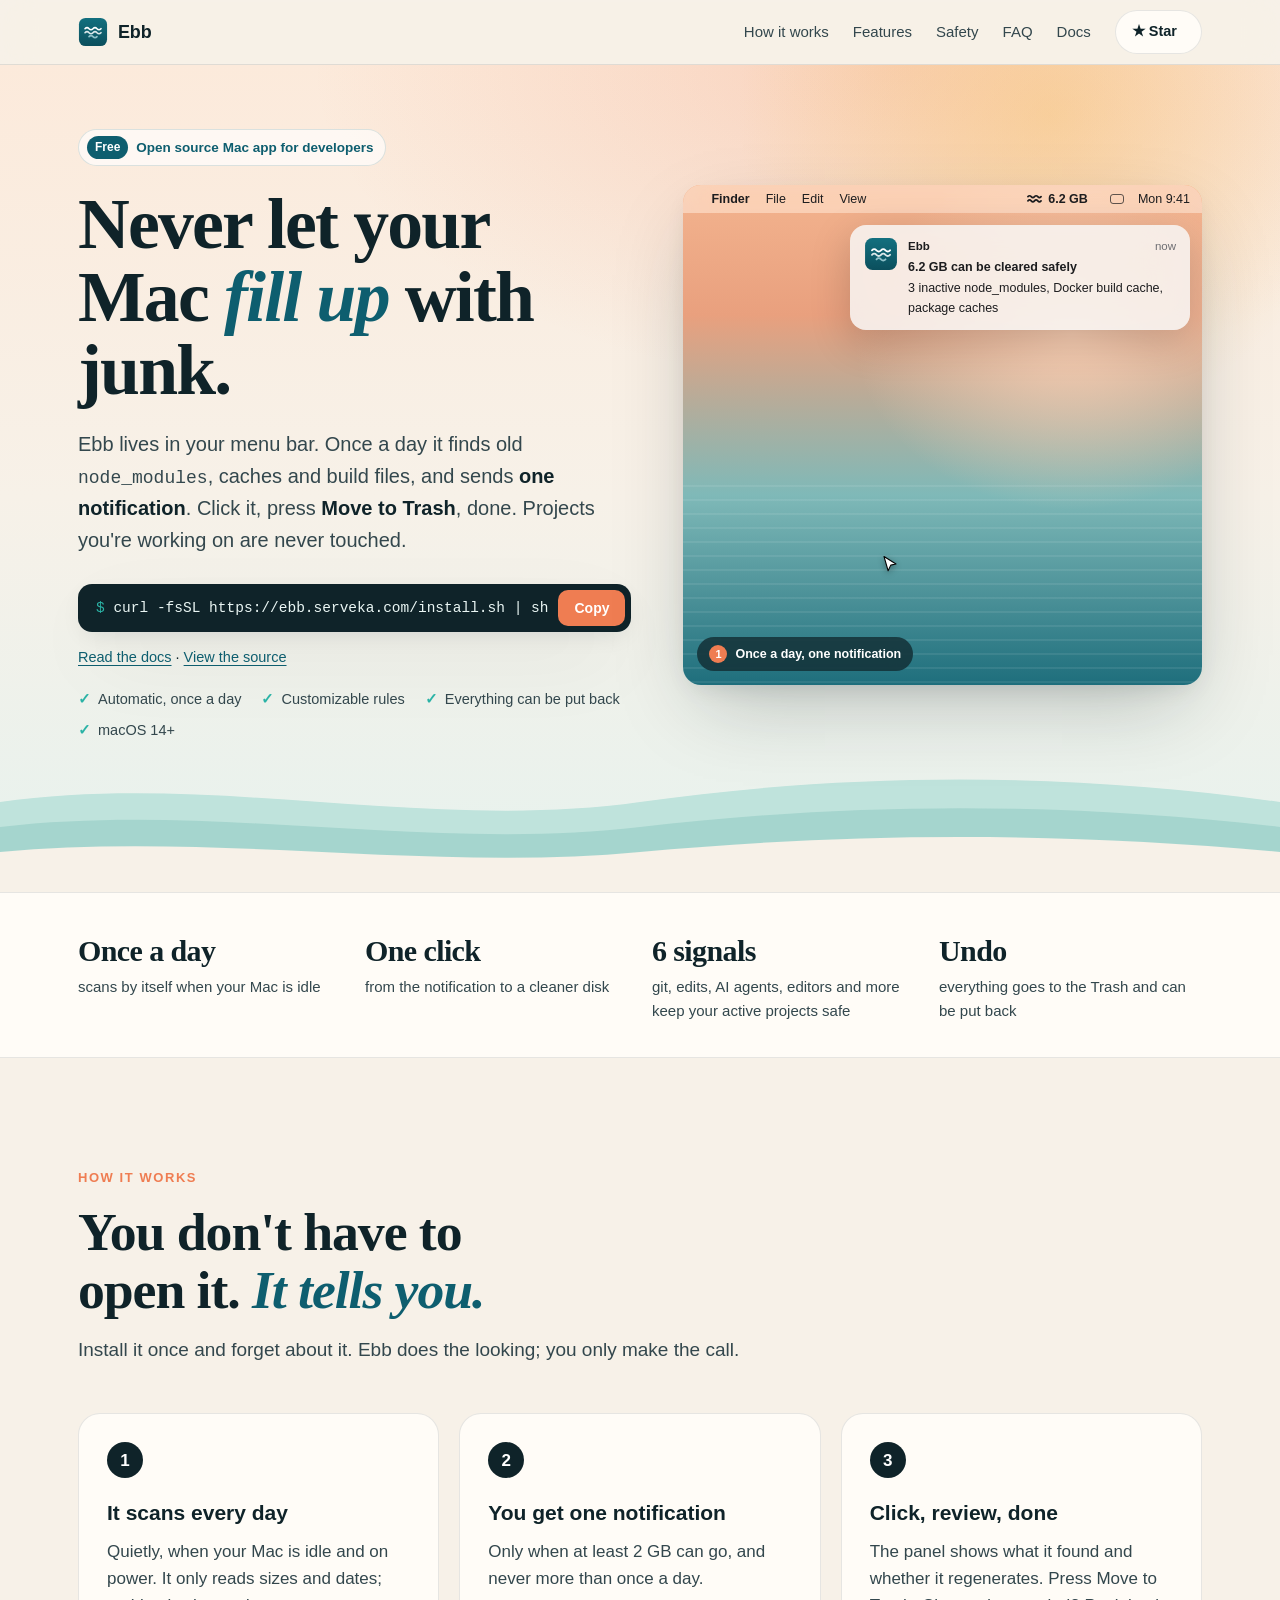
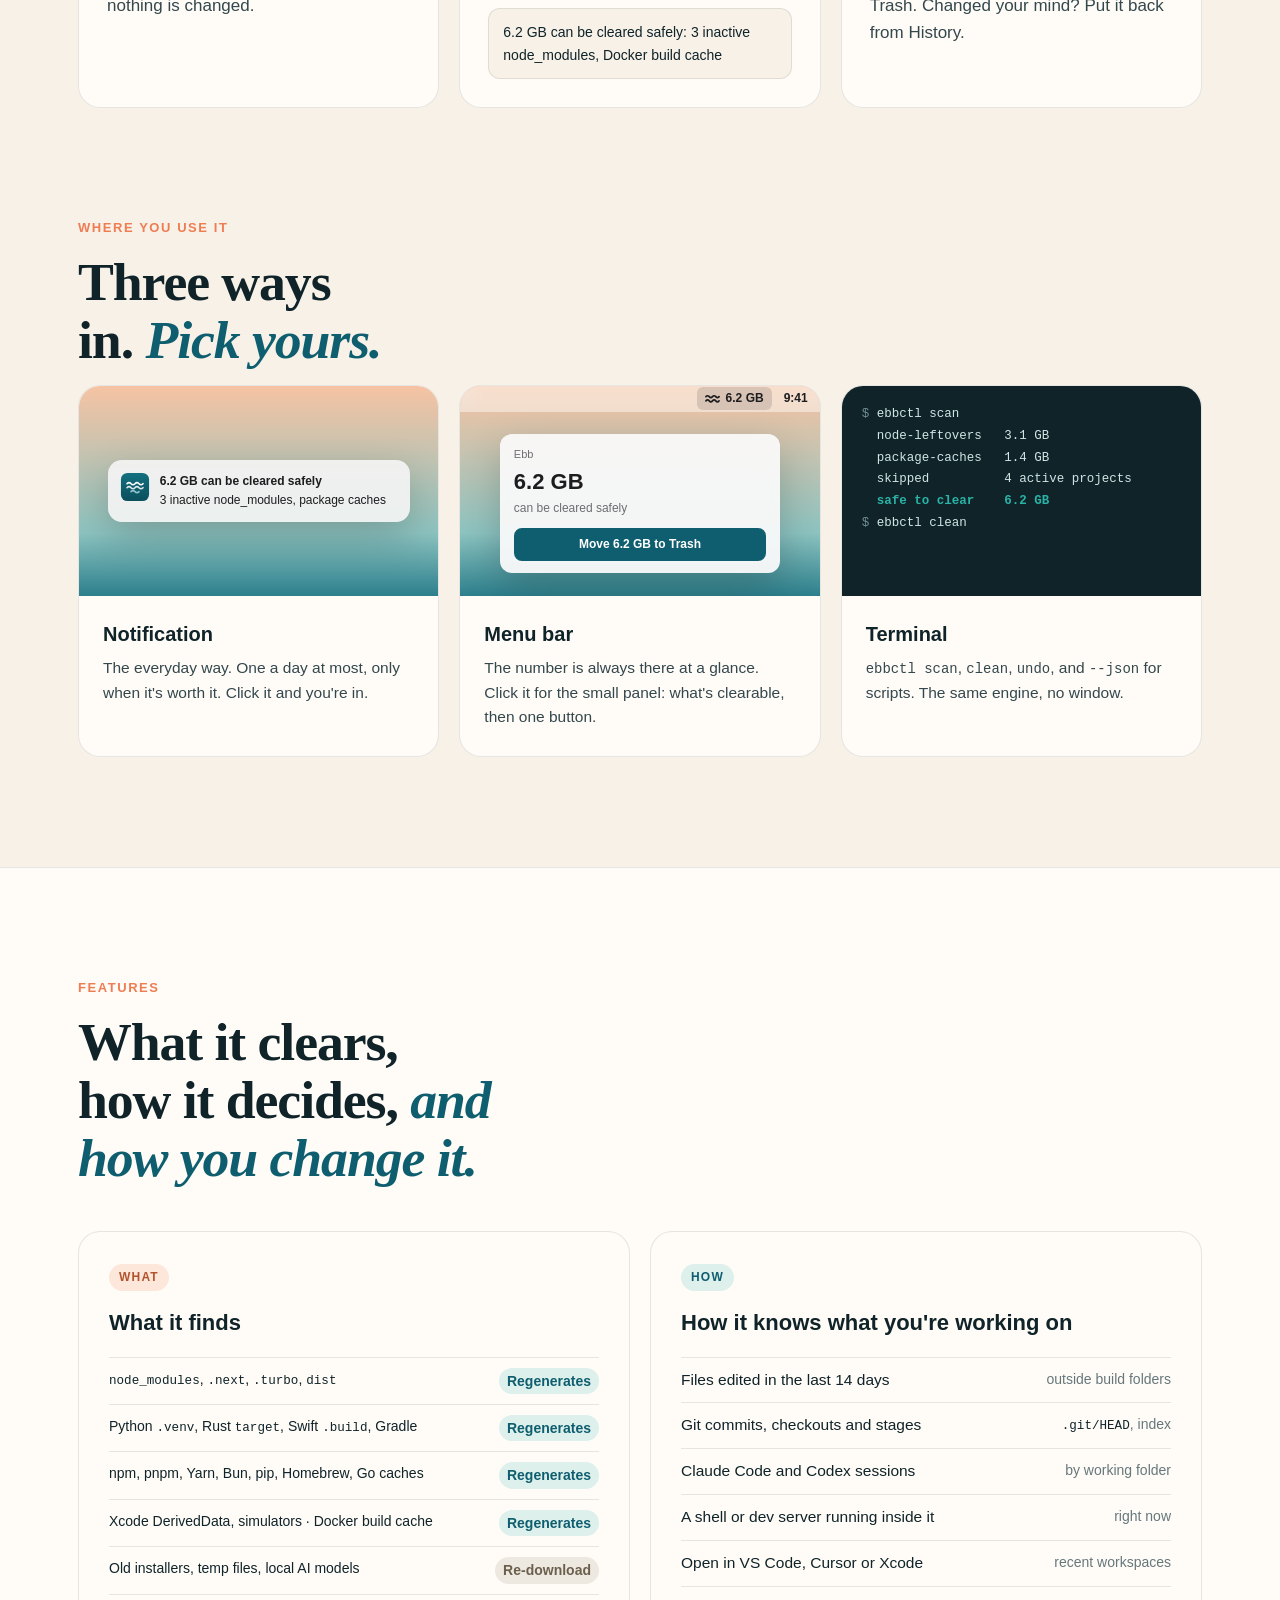
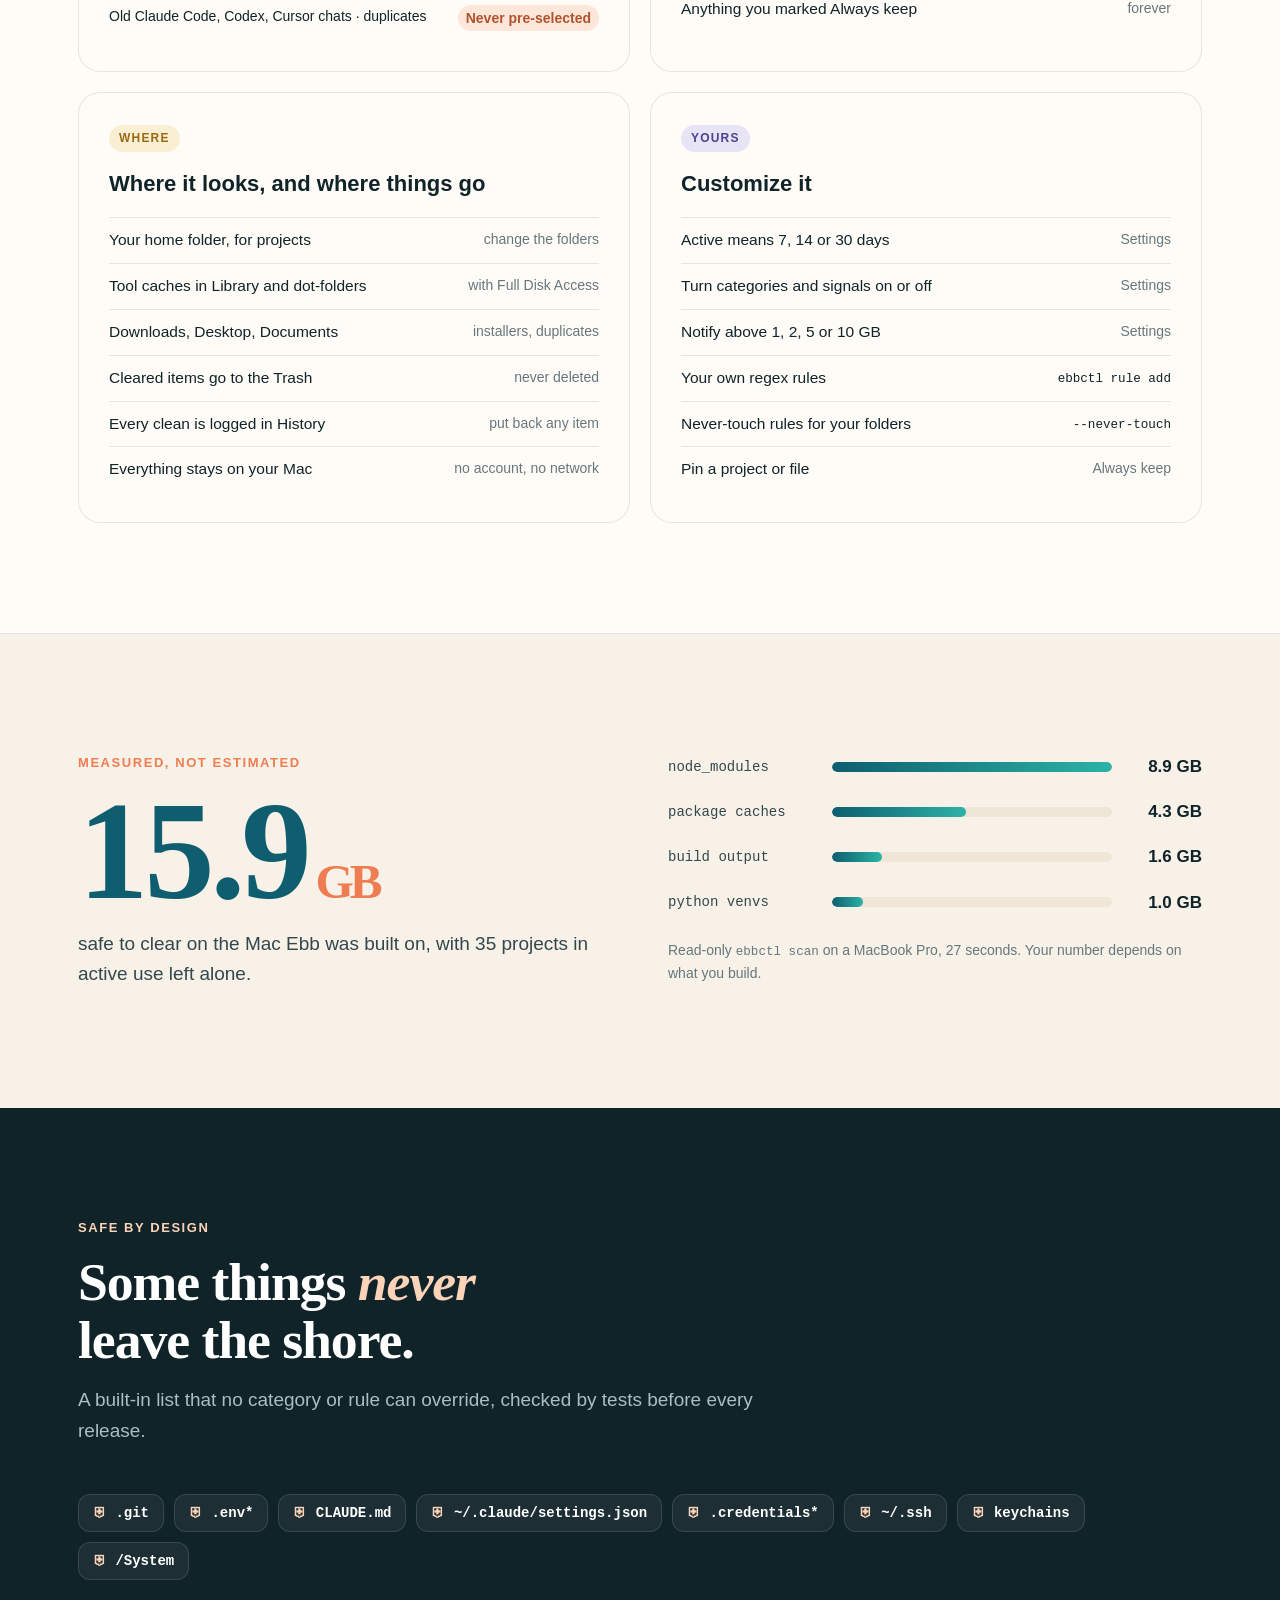
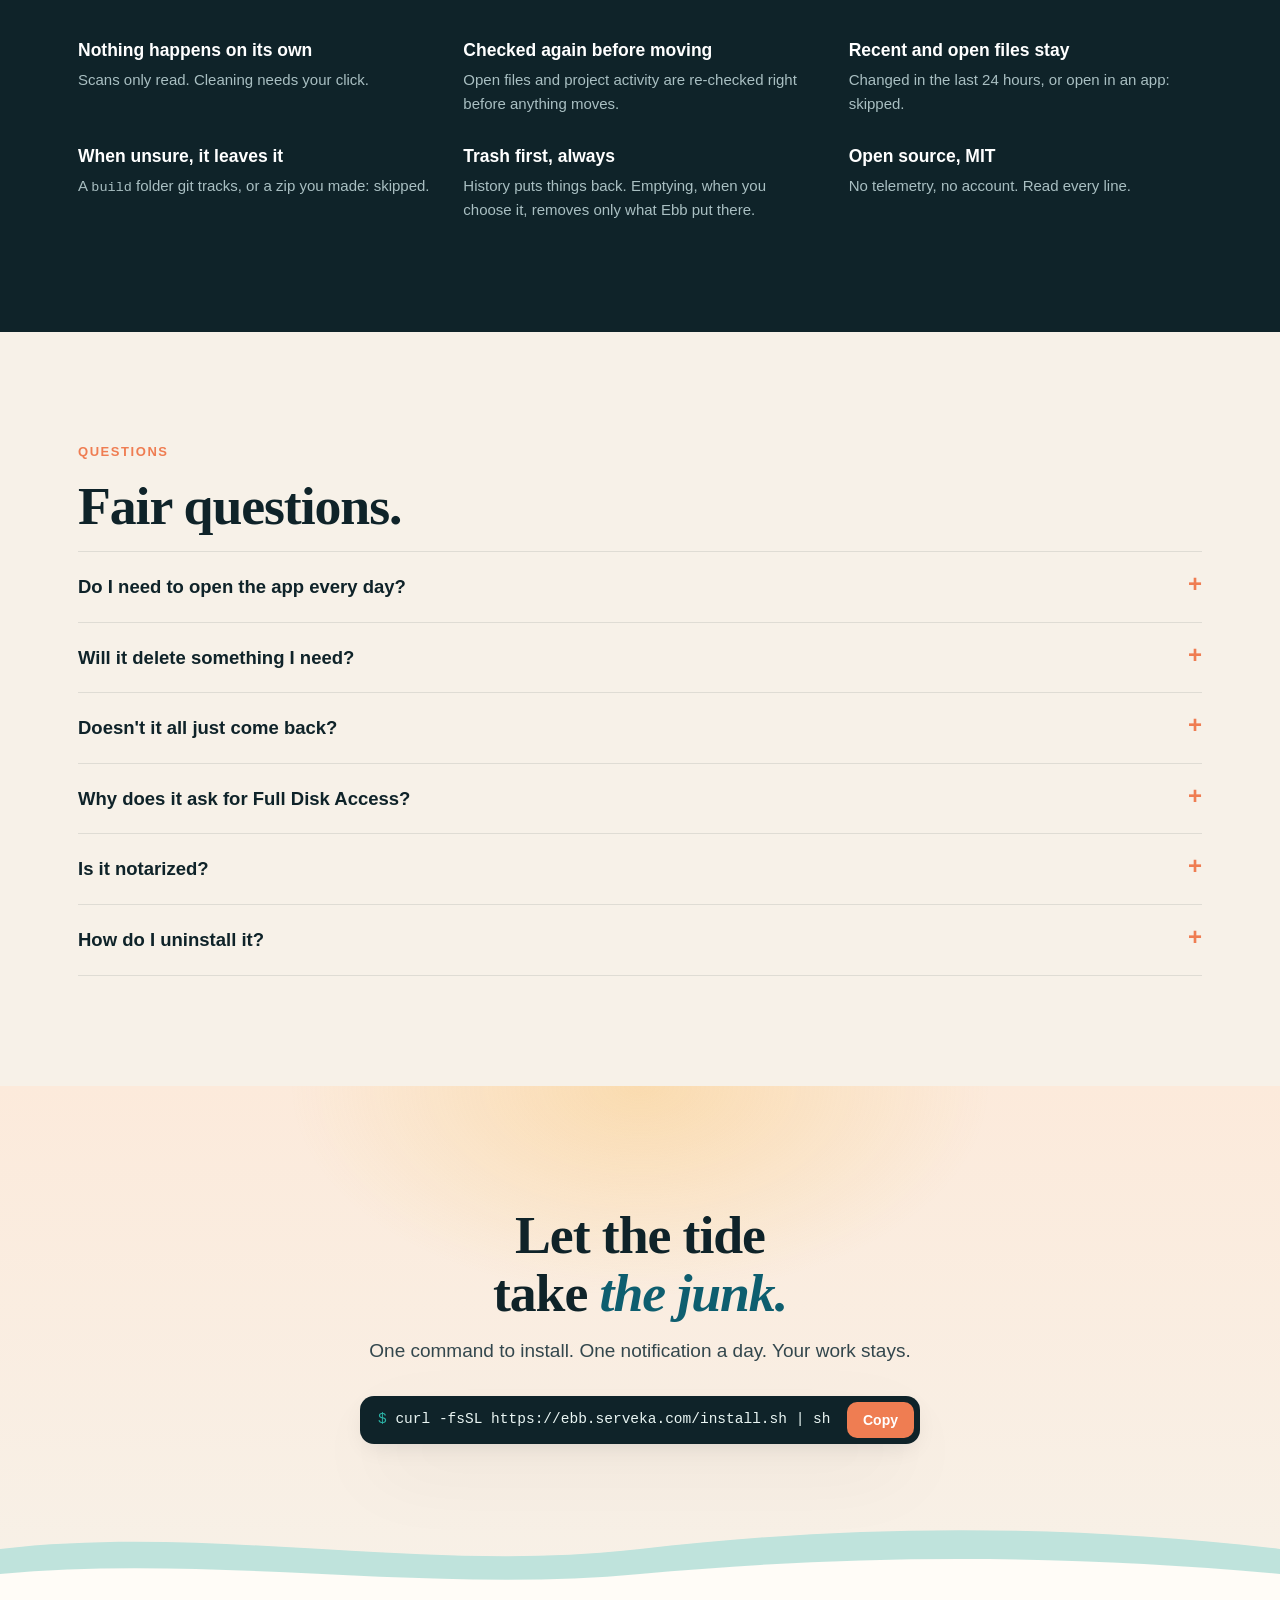
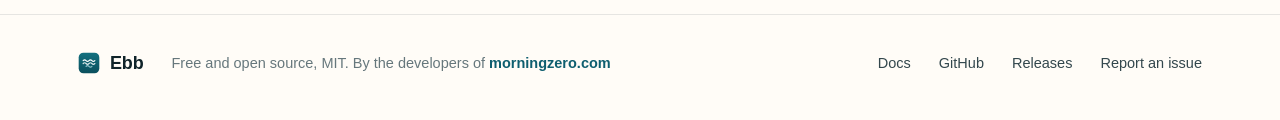
==== commit ae72c41a: "Update the Trash promise in the docs and website Ebb never empties the Trash on its own; when asked," ====
--- a/landing/index.html
+++ b/landing/index.html
@@ -252,7 +252,7 @@
       <div class="reveal"><h3>Checked again before moving</h3><p>Open files and project activity are re-checked right before anything moves.</p></div>
       <div class="reveal"><h3>Recent and open files stay</h3><p>Changed in the last 24 hours, or open in an app: skipped.</p></div>
       <div class="reveal"><h3>When unsure, it leaves it</h3><p>A <code>build</code> folder git tracks, or a zip you made: skipped.</p></div>
-      <div class="reveal"><h3>Trash, never delete</h3><p>Ebb never empties your Trash. History puts things back.</p></div>
+      <div class="reveal"><h3>Trash first, always</h3><p>History puts things back. Emptying, when you choose it, removes only what Ebb put there.</p></div>
       <div class="reveal"><h3>Open source, MIT</h3><p>No telemetry, no account. Read every line.</p></div>
     </div>
   </div>
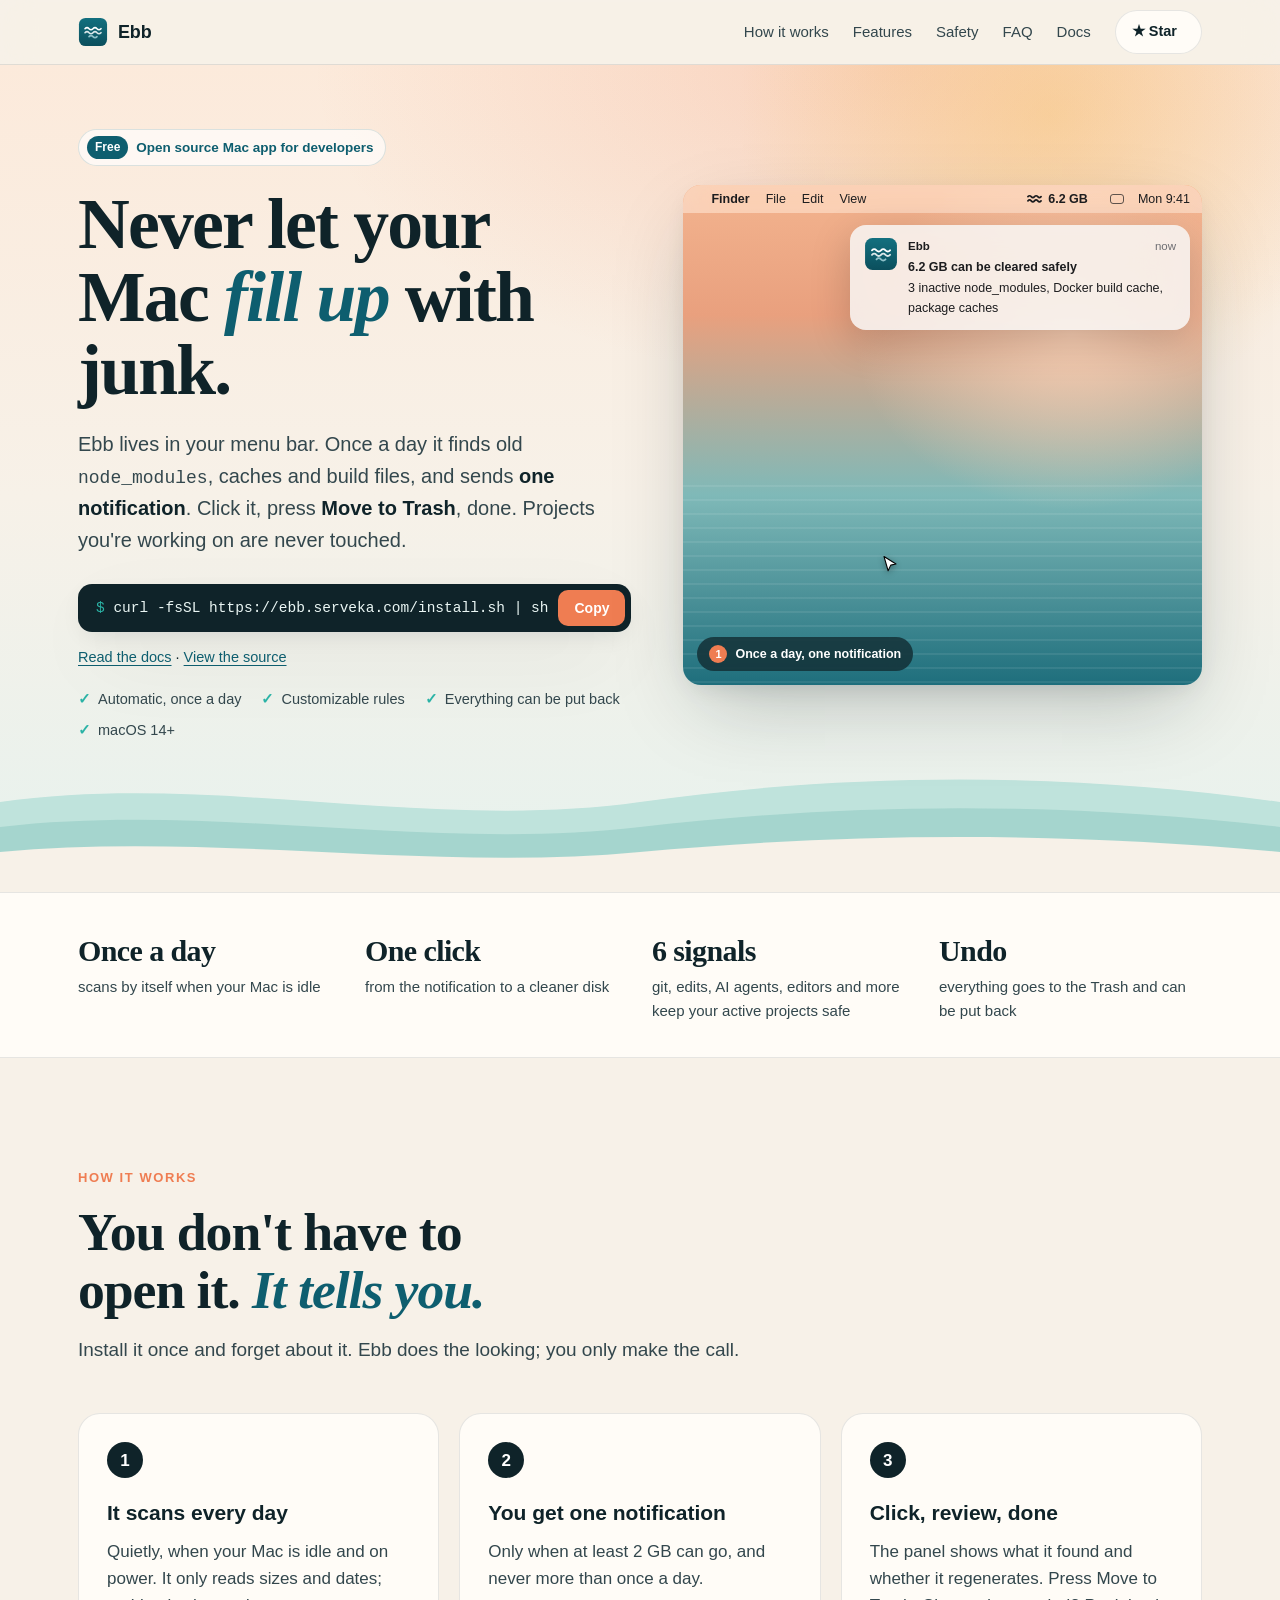
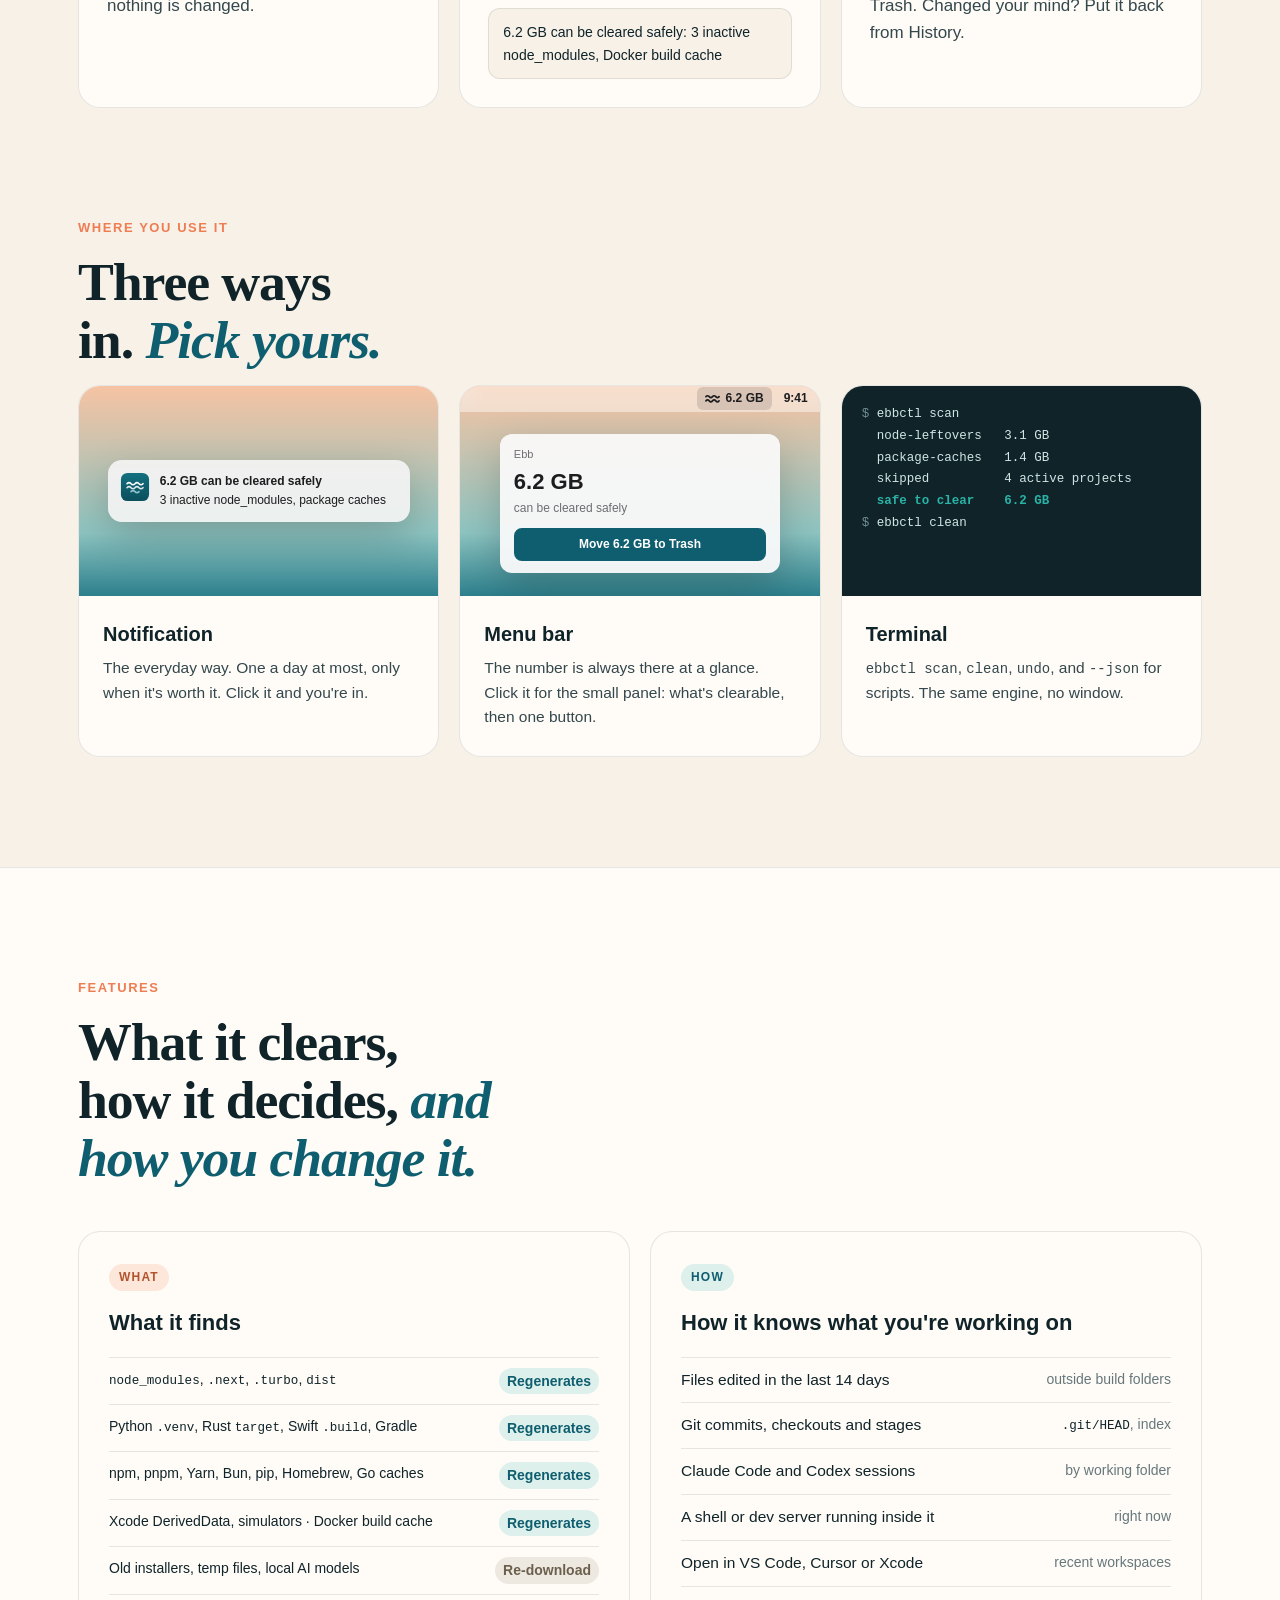
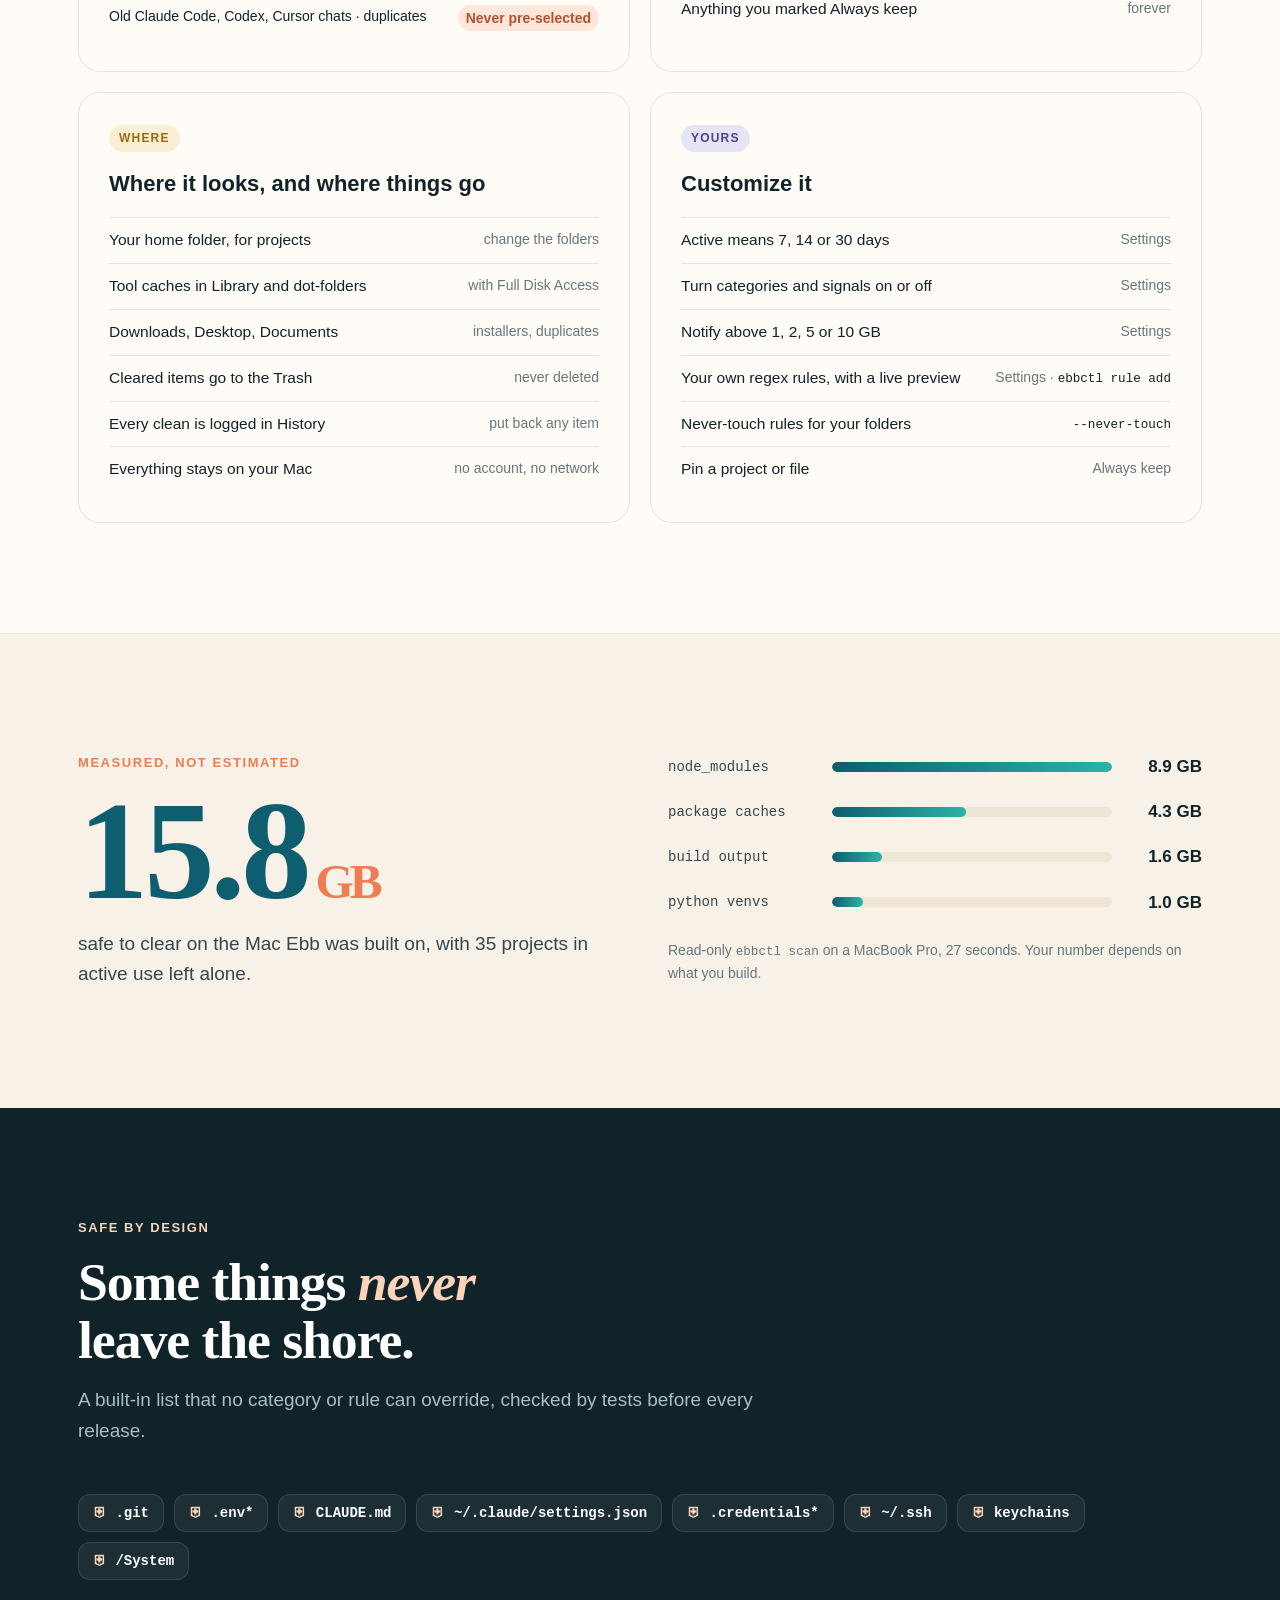
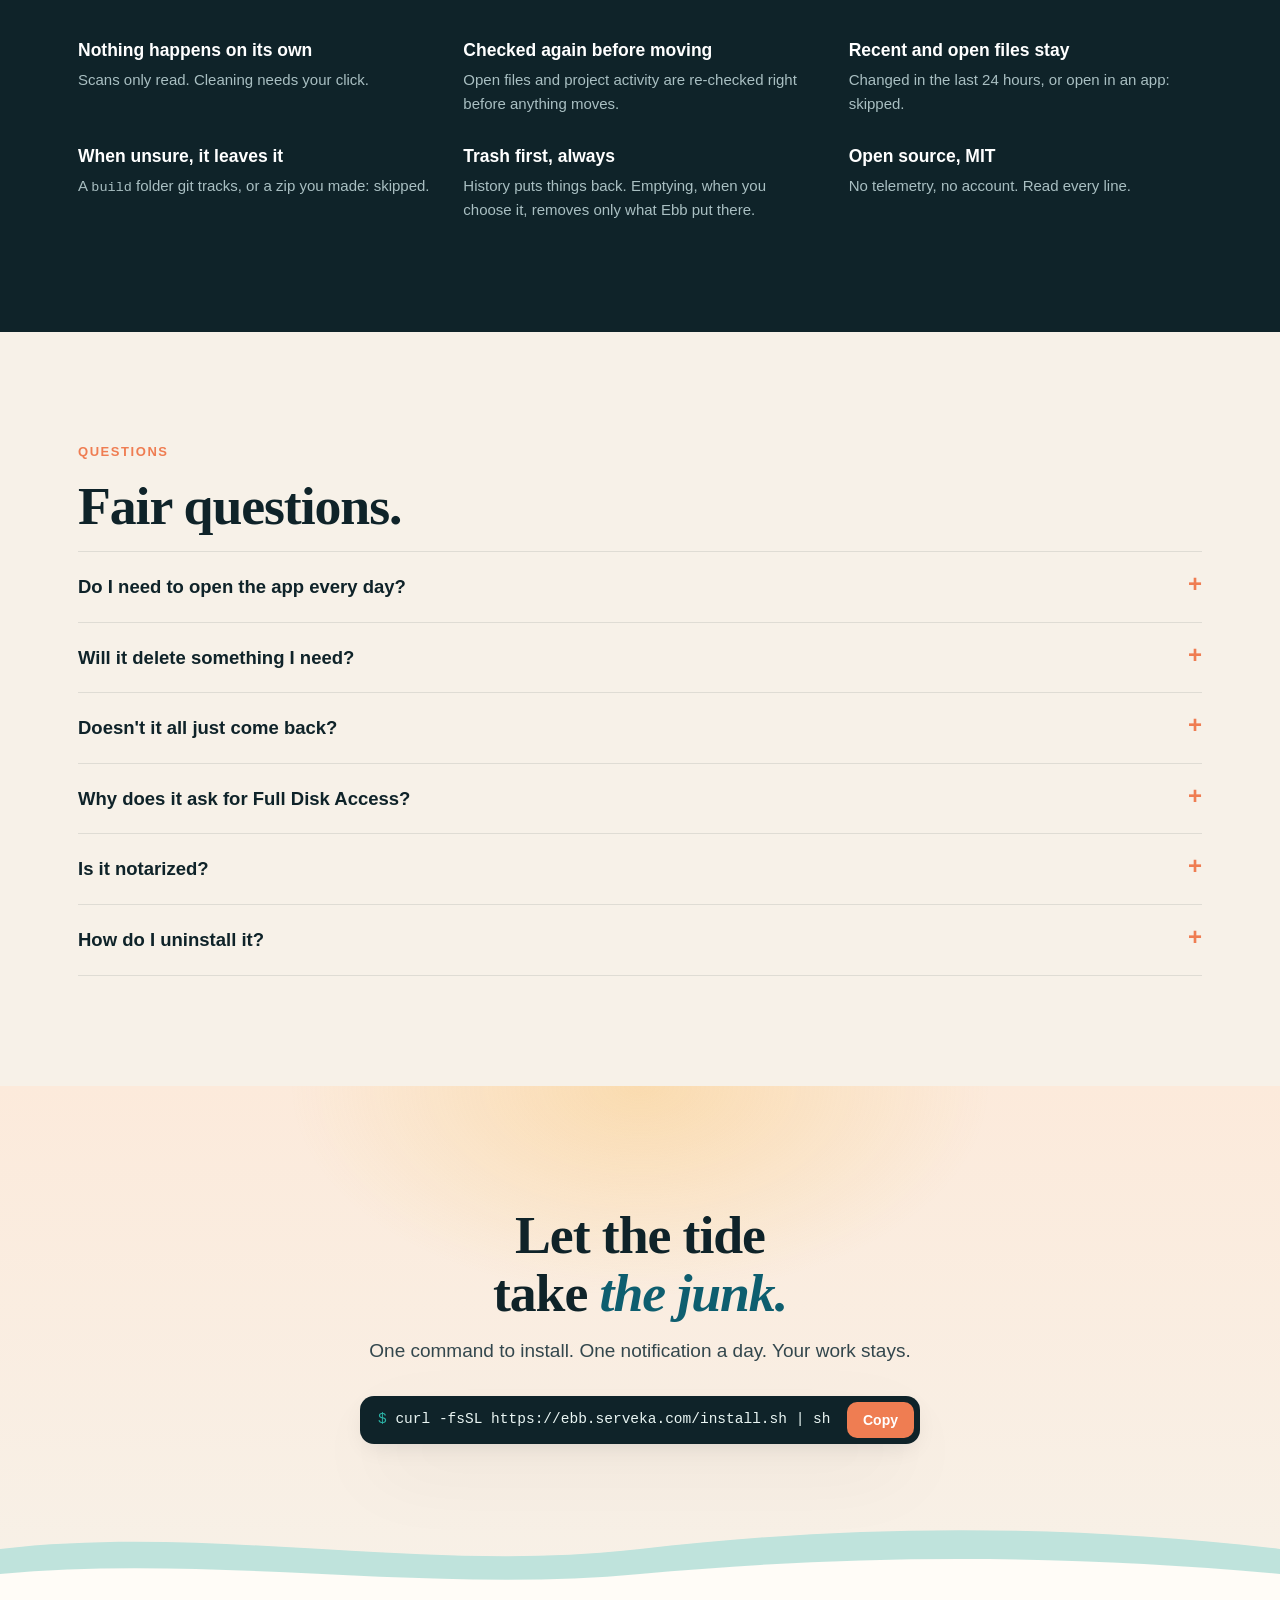
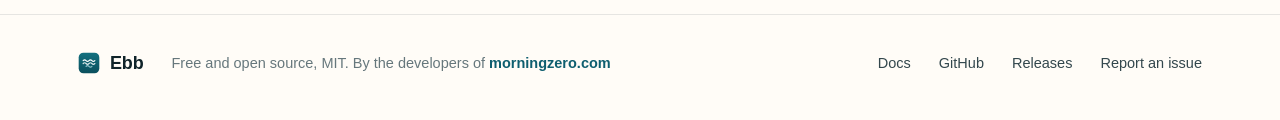
==== commit 3b939b8b: "Document the rule editor and tool commands, and bump to 0.2.6" ====
--- a/landing/index.html
+++ b/landing/index.html
@@ -213,7 +213,7 @@
           <li>Active means 7, 14 or 30 days<span>Settings</span></li>
           <li>Turn categories and signals on or off<span>Settings</span></li>
           <li>Notify above 1, 2, 5 or 10 GB<span>Settings</span></li>
-          <li>Your own regex rules<span><code>ebbctl rule add</code></span></li>
+          <li>Your own regex rules, with a live preview<span>Settings · <code>ebbctl rule add</code></span></li>
           <li>Never-touch rules for your folders<span><code>--never-touch</code></span></li>
           <li>Pin a project or file<span>Always keep</span></li>
         </ul>
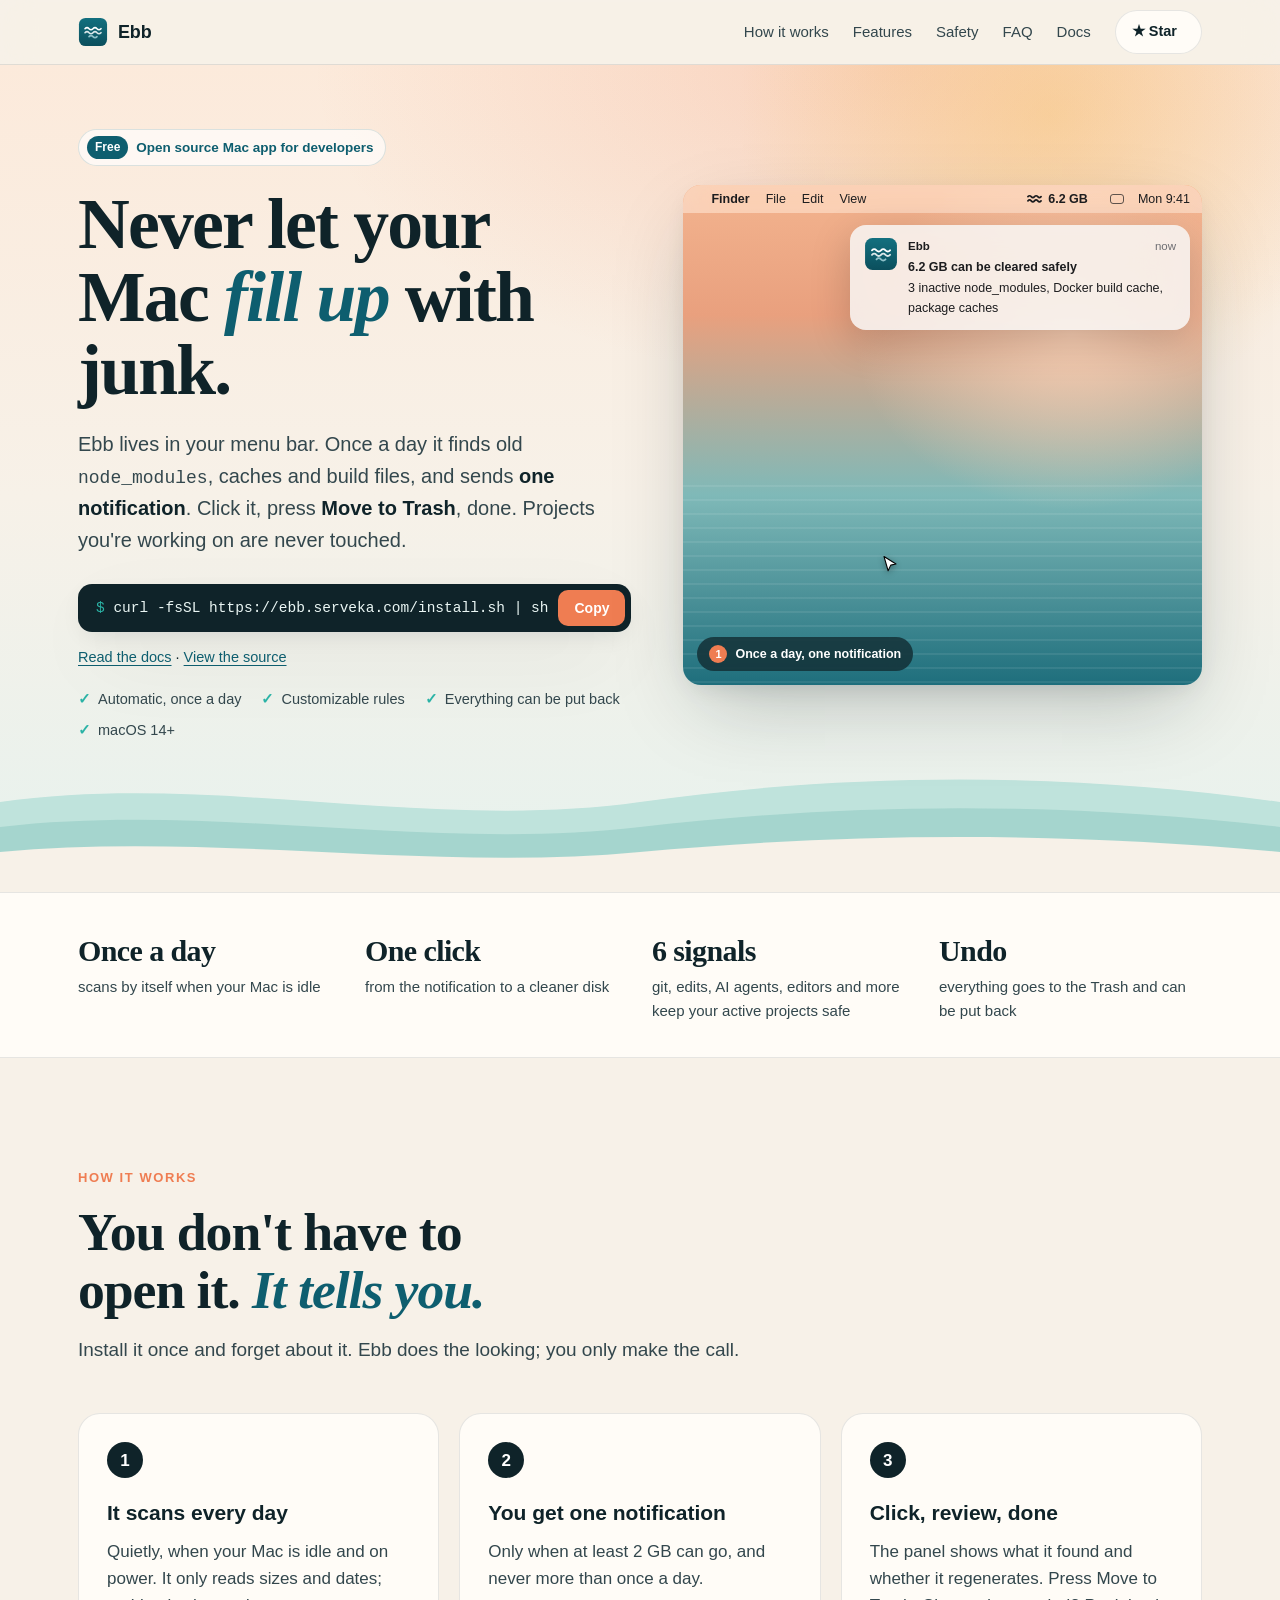
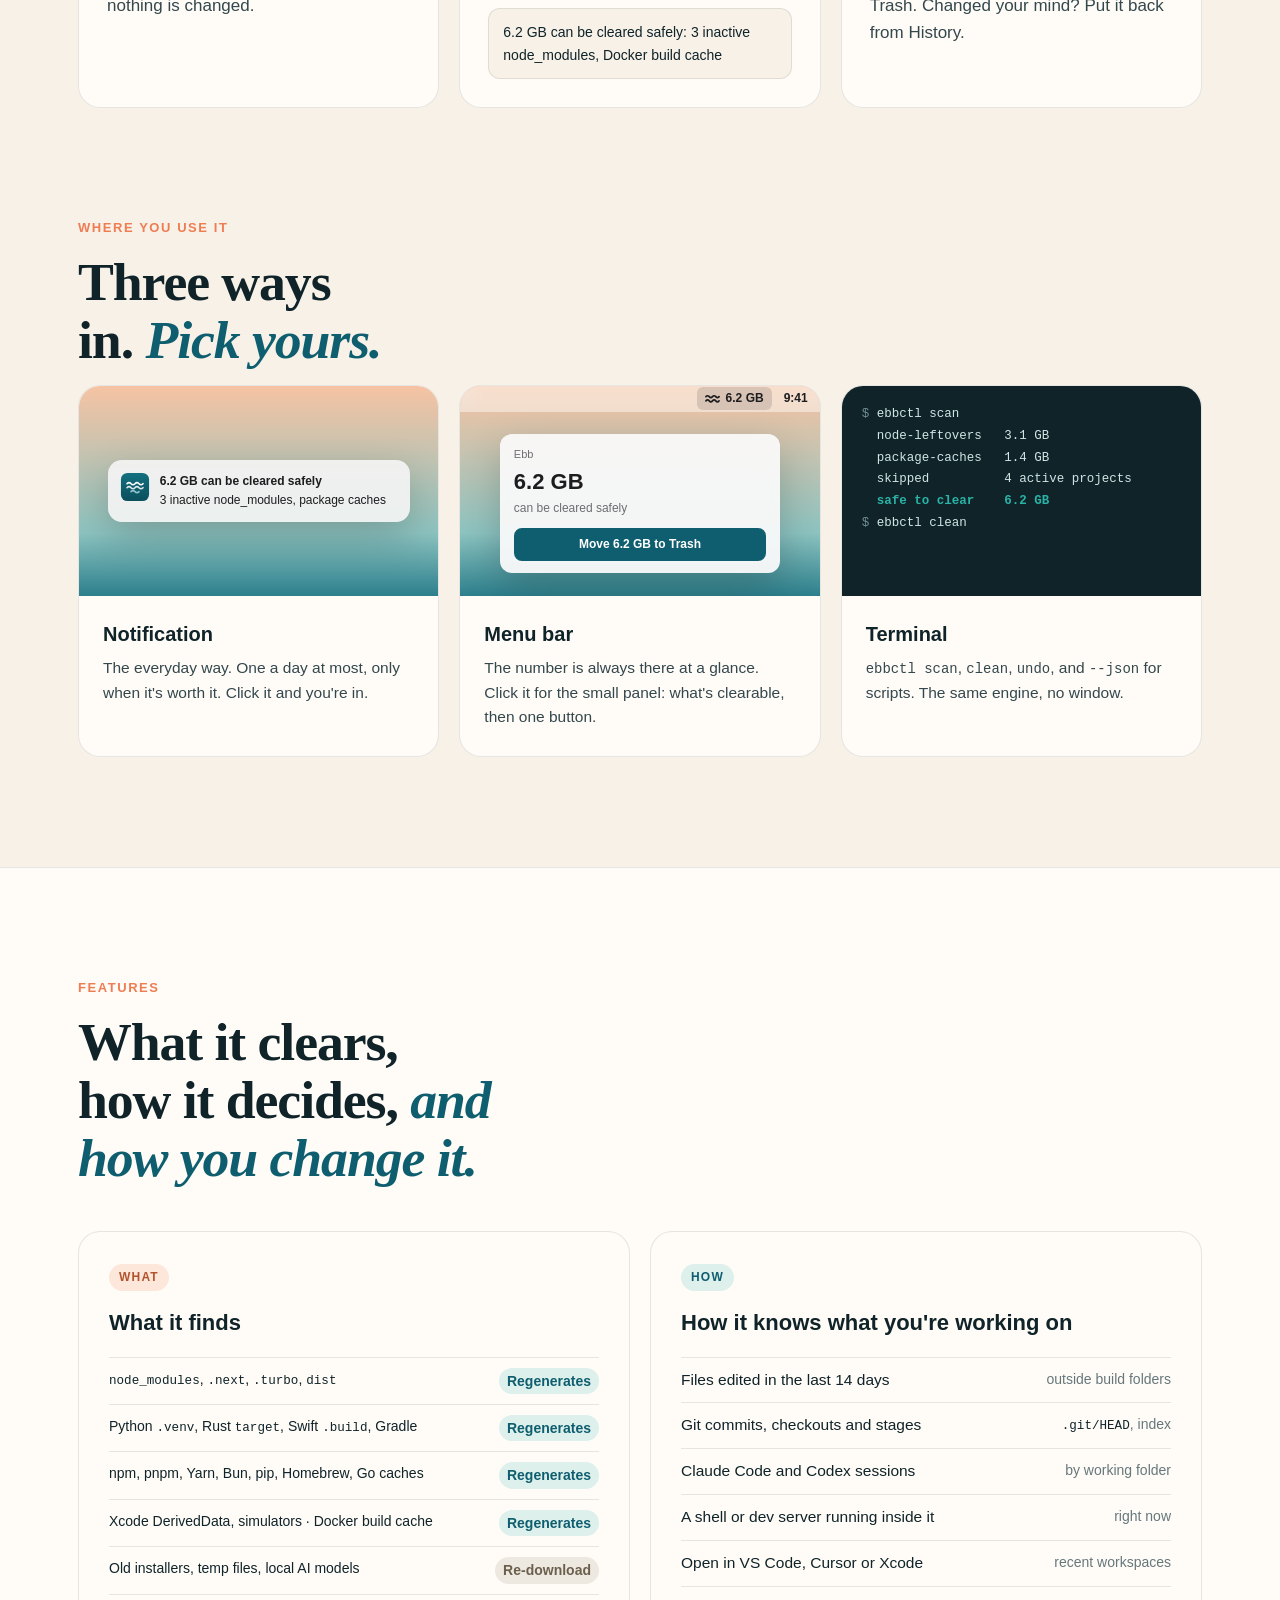
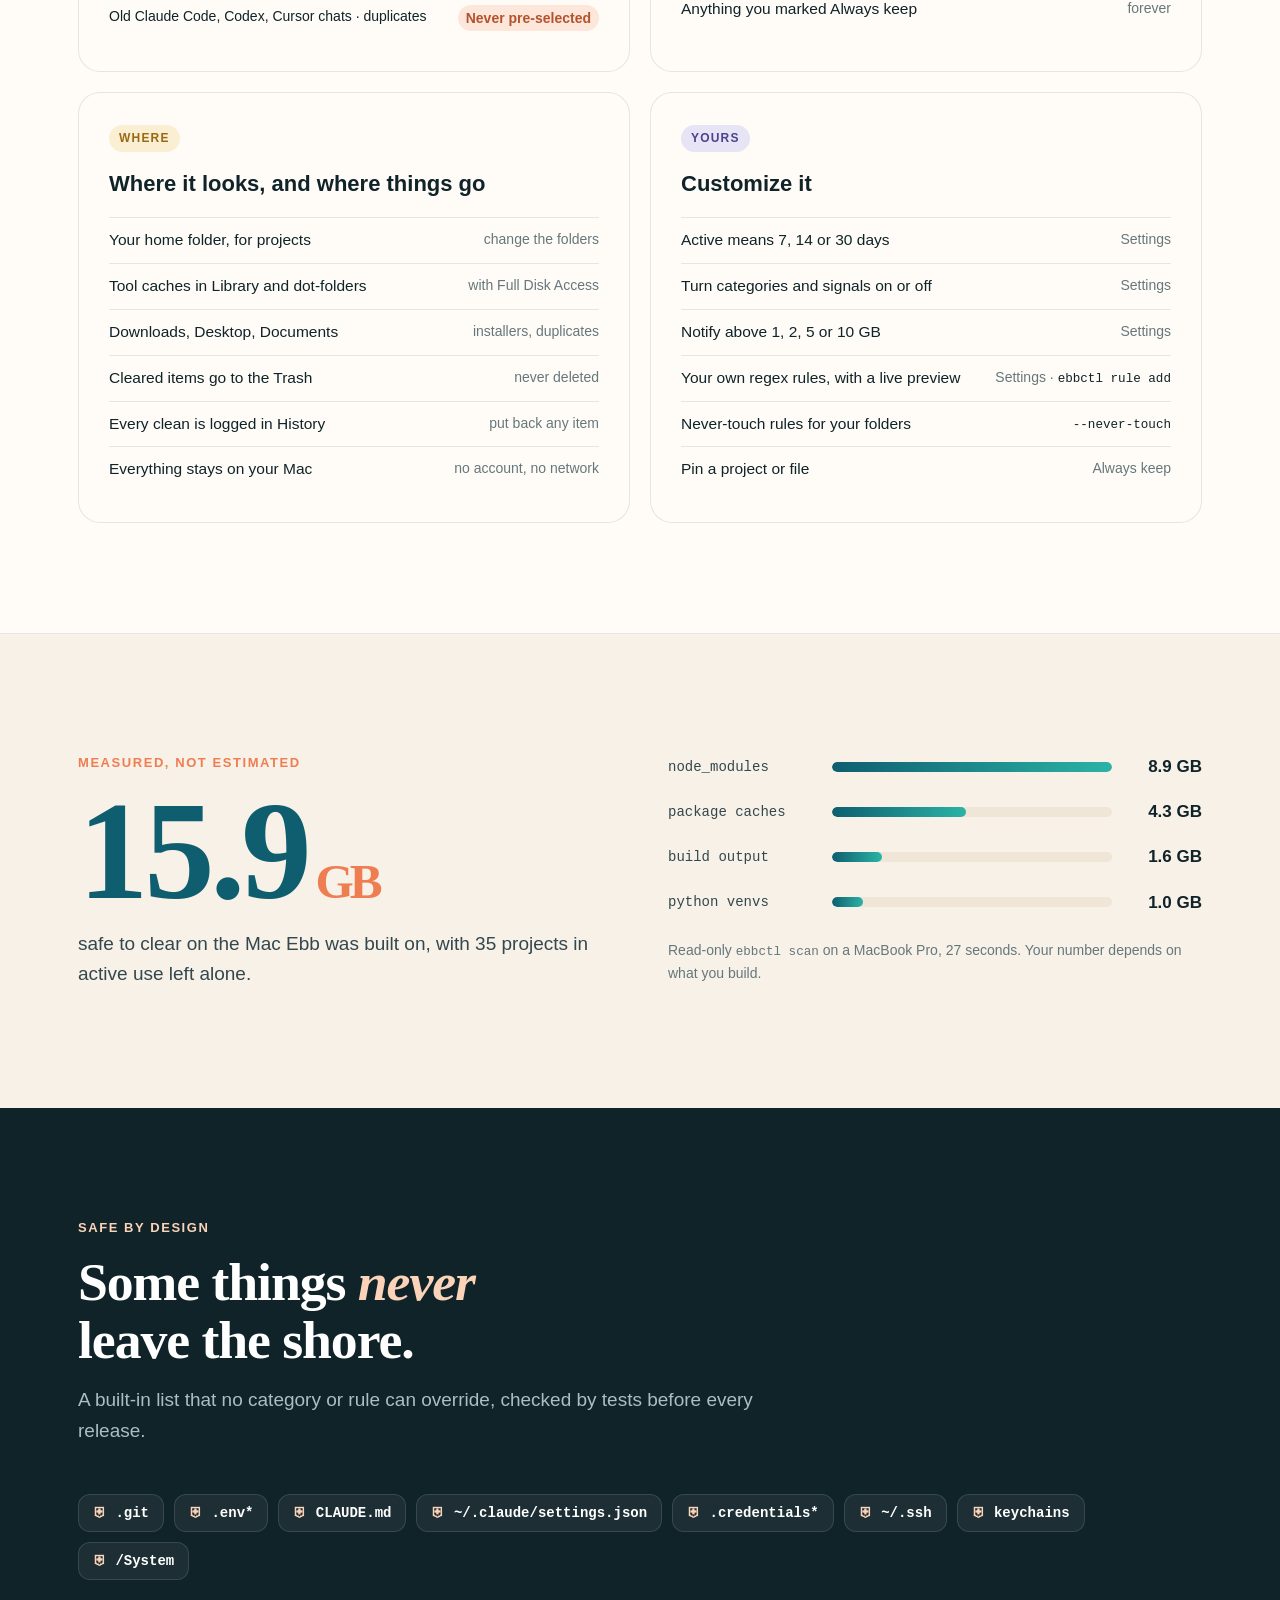
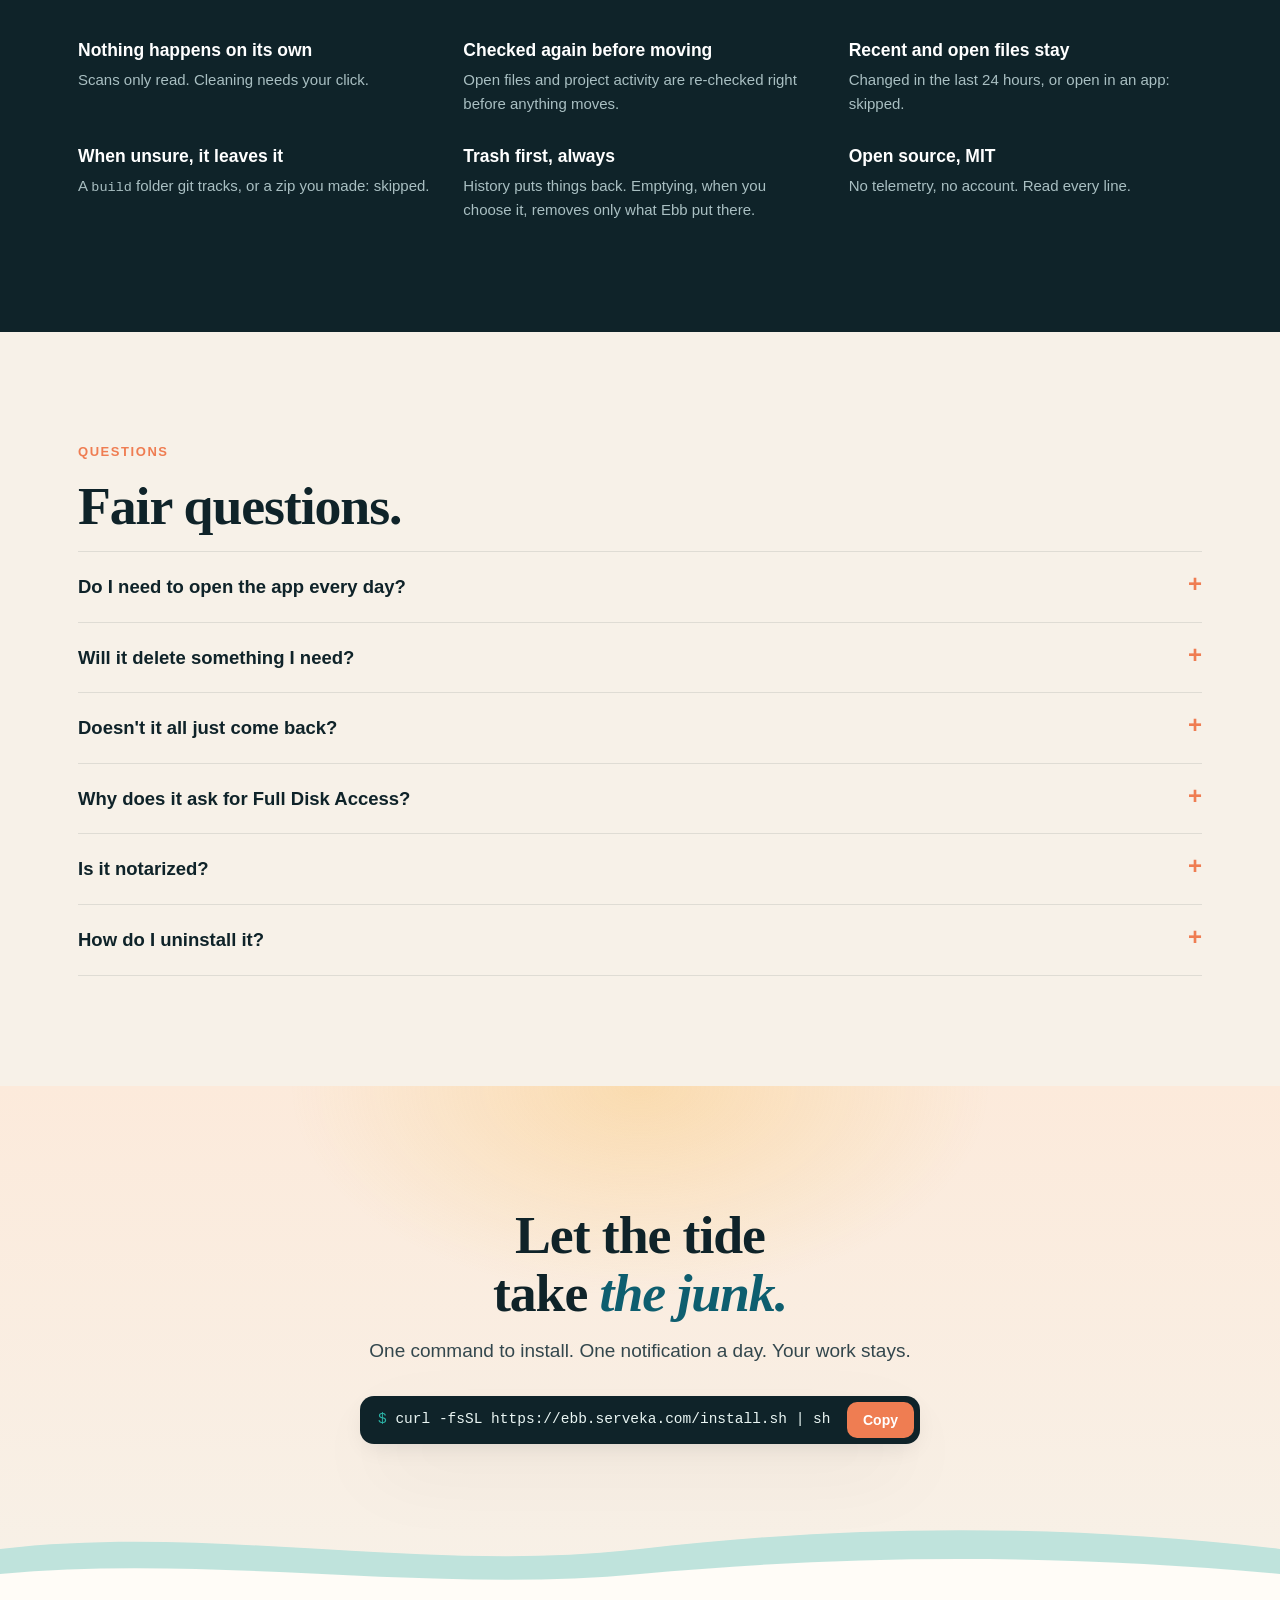
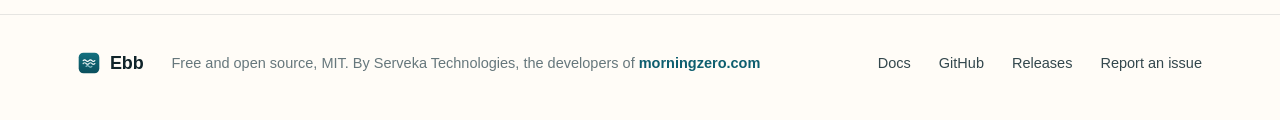
==== commit 19ae5925: "Credit Serveka Technologies, developers of MorningZero, in the README and site" ====
--- a/landing/index.html
+++ b/landing/index.html
@@ -291,7 +291,7 @@
 <footer>
   <div class="wrap">
     <a class="brand" href="#"><img src="assets/icon.svg" alt="" style="width:22px;height:22px">Ebb</a>
-    <span>Free and open source, MIT. By the developers of <a class="mz" href="https://morningzero.com">morningzero.com</a></span>
+    <span>Free and open source, MIT. By Serveka Technologies, the developers of <a class="mz" href="https://morningzero.com">morningzero.com</a></span>
     <span class="sp"></span>
     <a href="docs/">Docs</a>
     <a href="https://github.com/rajpra808/ebb">GitHub</a>
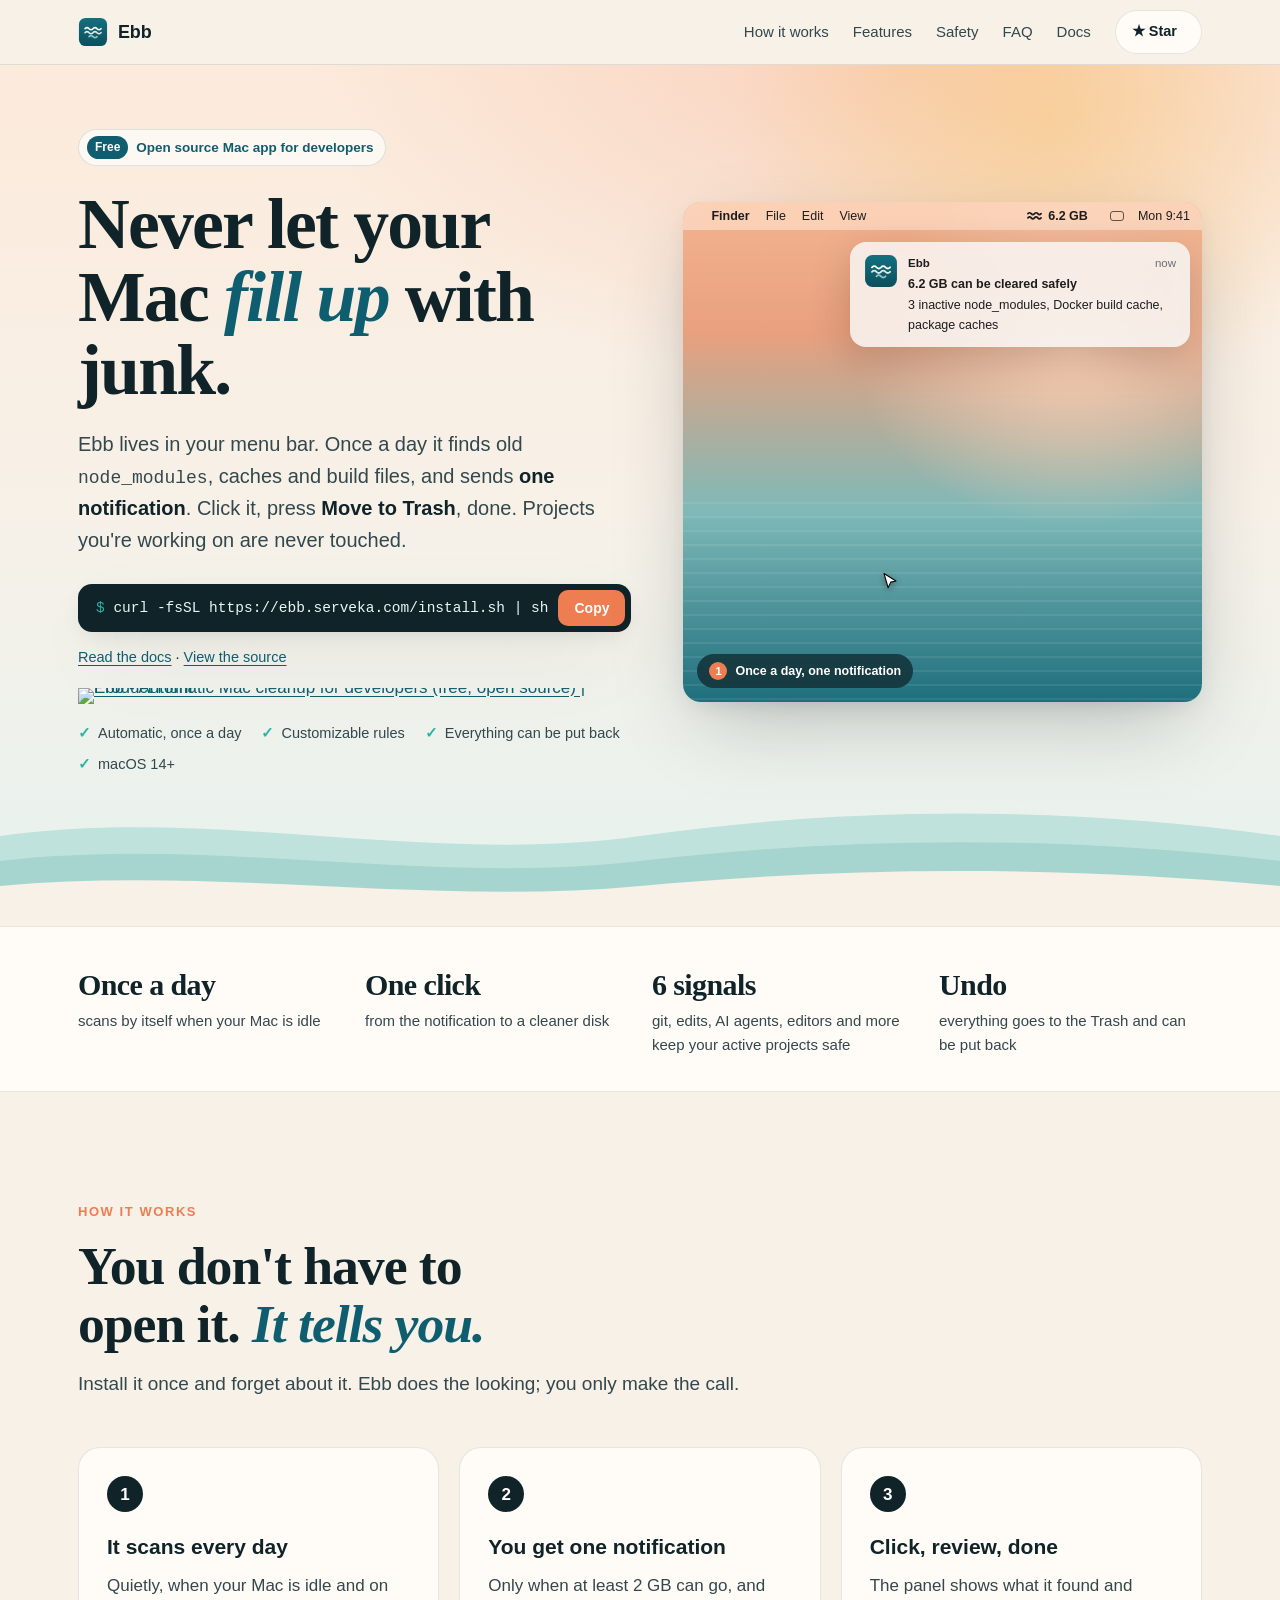
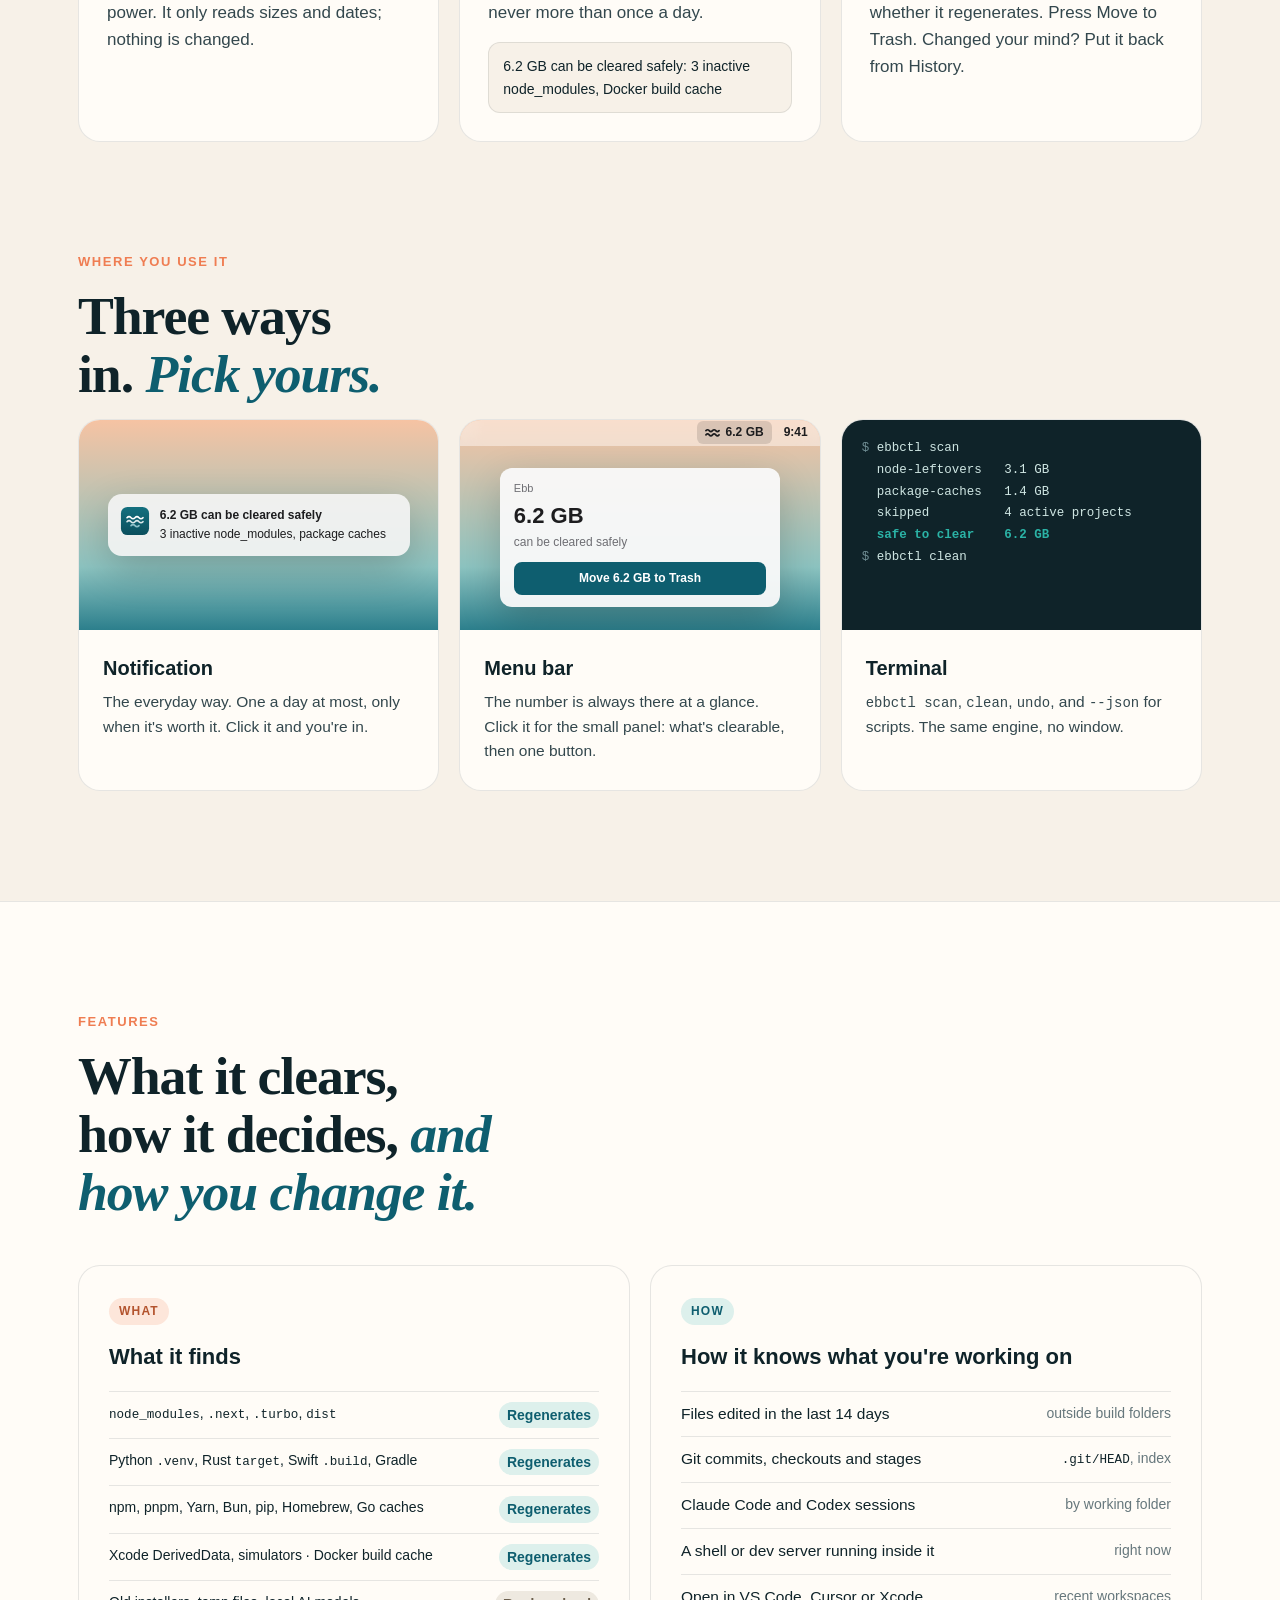
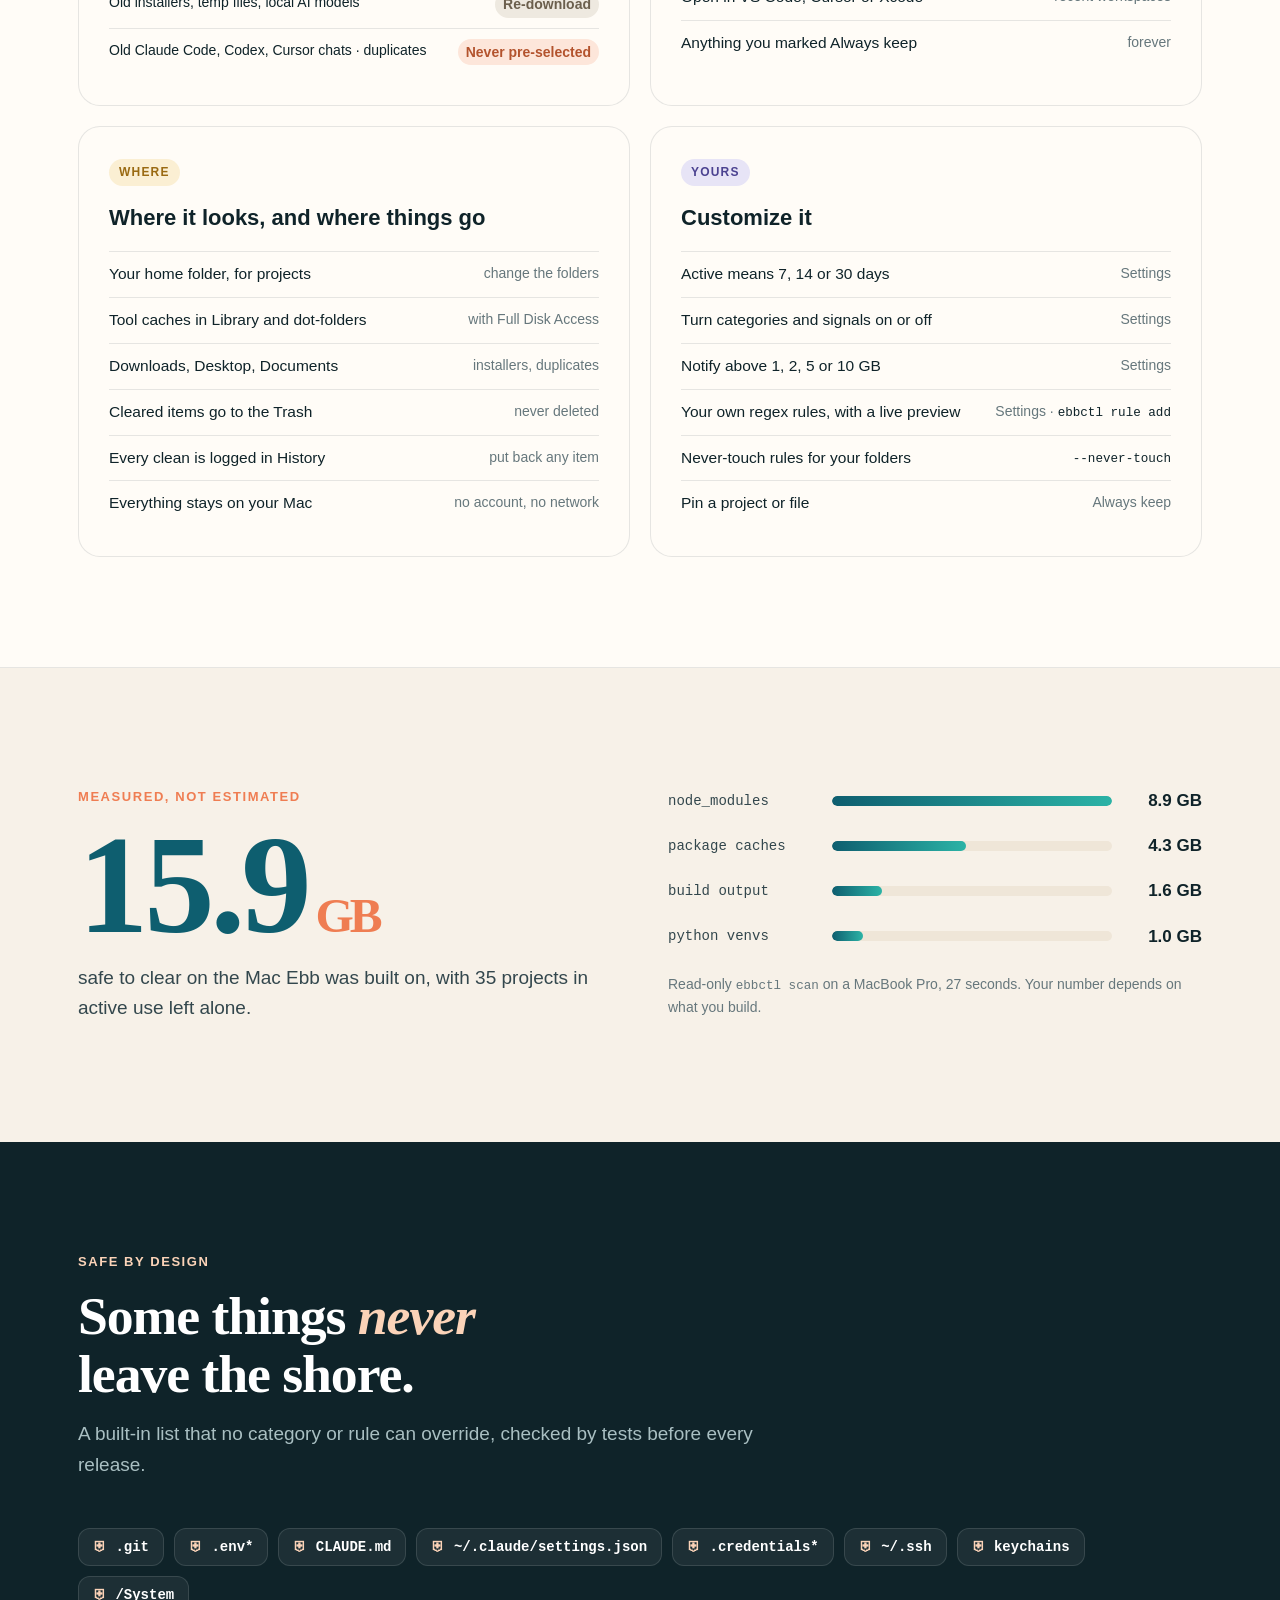
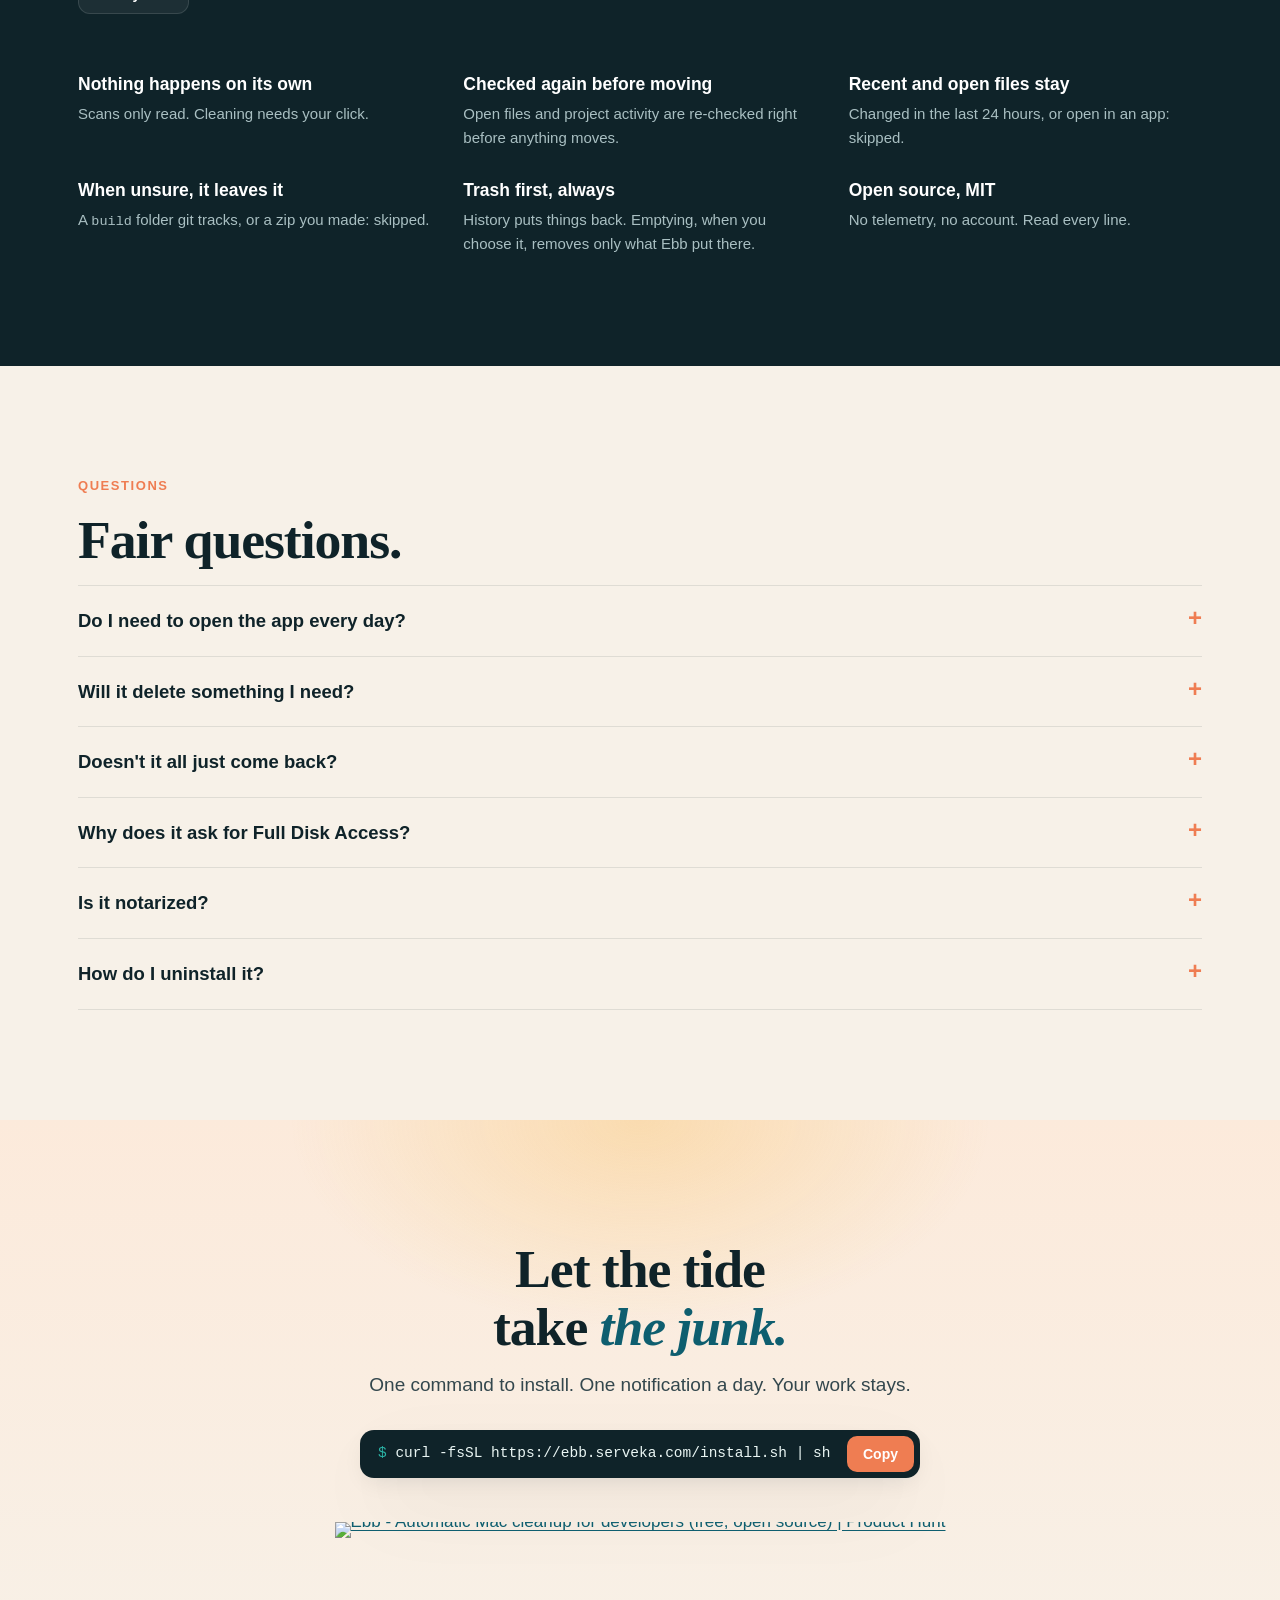
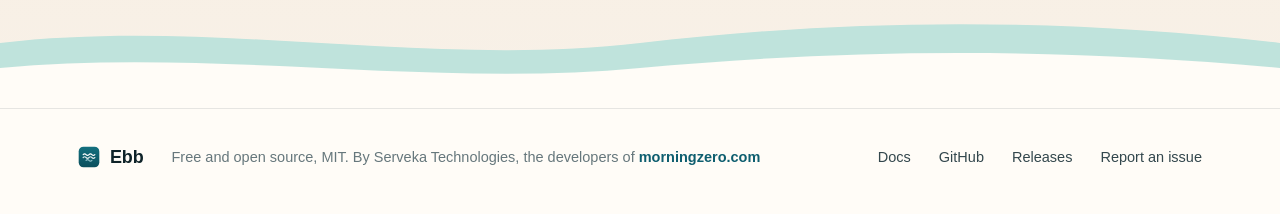
==== commit 422ba9b4: "Add the Product Hunt badge to the README and website The badge sits under the install command, in th" ====
--- a/landing/index.html
+++ b/landing/index.html
@@ -61,6 +61,7 @@
         <button class="copy" data-copy="curl -fsSL https://ebb.serveka.com/install.sh | sh">Copy</button>
       </div>
       <p style="margin:14px 0 0;font-size:14.5px"><a href="docs/">Read the docs</a> · <a href="https://github.com/rajpra808/ebb">View the source</a></p>
+      <a class="ph-badge" href="https://www.producthunt.com/products/ebb?embed=true&amp;utm_source=badge-featured&amp;utm_medium=badge&amp;utm_campaign=badge-ebb-2" target="_blank" rel="noopener noreferrer"><img alt="Ebb - Automatic Mac cleanup for developers (free, open source) | Product Hunt" width="250" height="54" src="https://api.producthunt.com/widgets/embed-image/v1/featured.svg?post_id=1296880&amp;theme=light&amp;t=1793275389923"></a>
       <ul class="checks" aria-label="Highlights">
         <li>Automatic, once a day</li>
         <li>Customizable rules</li>
@@ -95,7 +96,7 @@
       <div class="panel" id="panel">
         <div class="ph">
           <div class="row1"><b>Ebb</b><span>Scanned today, 9:30</span></div>
-          <div class="big"><span id="panel-size">6.2 GB</span> <small>can be cleared safely</small></div>
+          <div class="big"><span id="panel-size">6.2 GB</span> <small>ready to clear</small></div>
           <div class="bar"><i style="flex:3.1;background:#0E5E6F"></i><i style="flex:1.7;background:#3B8F9A"></i><i style="flex:1.4;background:#8FC1C9"></i></div>
         </div>
         <div class="items">
@@ -281,6 +282,7 @@
       <code><span class="p">$ </span>curl -fsSL https://ebb.serveka.com/install.sh | sh</code>
       <button class="copy" data-copy="curl -fsSL https://ebb.serveka.com/install.sh | sh">Copy</button>
     </div>
+    <p class="reveal" style="margin:26px 0 0"><a class="ph-badge" href="https://www.producthunt.com/products/ebb?embed=true&amp;utm_source=badge-featured&amp;utm_medium=badge&amp;utm_campaign=badge-ebb-2" target="_blank" rel="noopener noreferrer"><img alt="Ebb - Automatic Mac cleanup for developers (free, open source) | Product Hunt" width="250" height="54" src="https://api.producthunt.com/widgets/embed-image/v1/featured.svg?post_id=1296880&amp;theme=light&amp;t=1793275389923"></a></p>
   </div>
   <div class="tide" aria-hidden="true">
     <svg class="b" viewBox="0 0 2880 160" preserveAspectRatio="none"><path fill="#BFE3DC" d="M0 95 C240 70 480 120 720 95 S1200 70 1440 95 S1920 120 2160 95 S2640 70 2880 95 V160 H0Z"/></svg>
--- a/landing/styles.css
+++ b/landing/styles.css
@@ -65,6 +65,8 @@
 .copy { border: 0; cursor: pointer; padding: 11px 16px; border-radius: 10px; font: 650 14px/1 var(--sans); background: var(--coral); color: #fff; transition: transform .15s, background .2s; }
 .copy:hover { transform: translateY(-1px); }
 .copy.done { background: var(--aqua); }
+.ph-badge { display: inline-block; margin-top: 18px; line-height: 0; transition: transform .2s; }
+.ph-badge:hover { transform: translateY(-2px); }
 .checks { display: flex; flex-wrap: wrap; gap: 8px 20px; margin: 18px 0 0; padding: 0; list-style: none; font-size: 14.5px; color: var(--ink-2); }
 .checks li::before { content: "✓"; color: var(--aqua); font-weight: 800; margin-right: 7px; }
 
